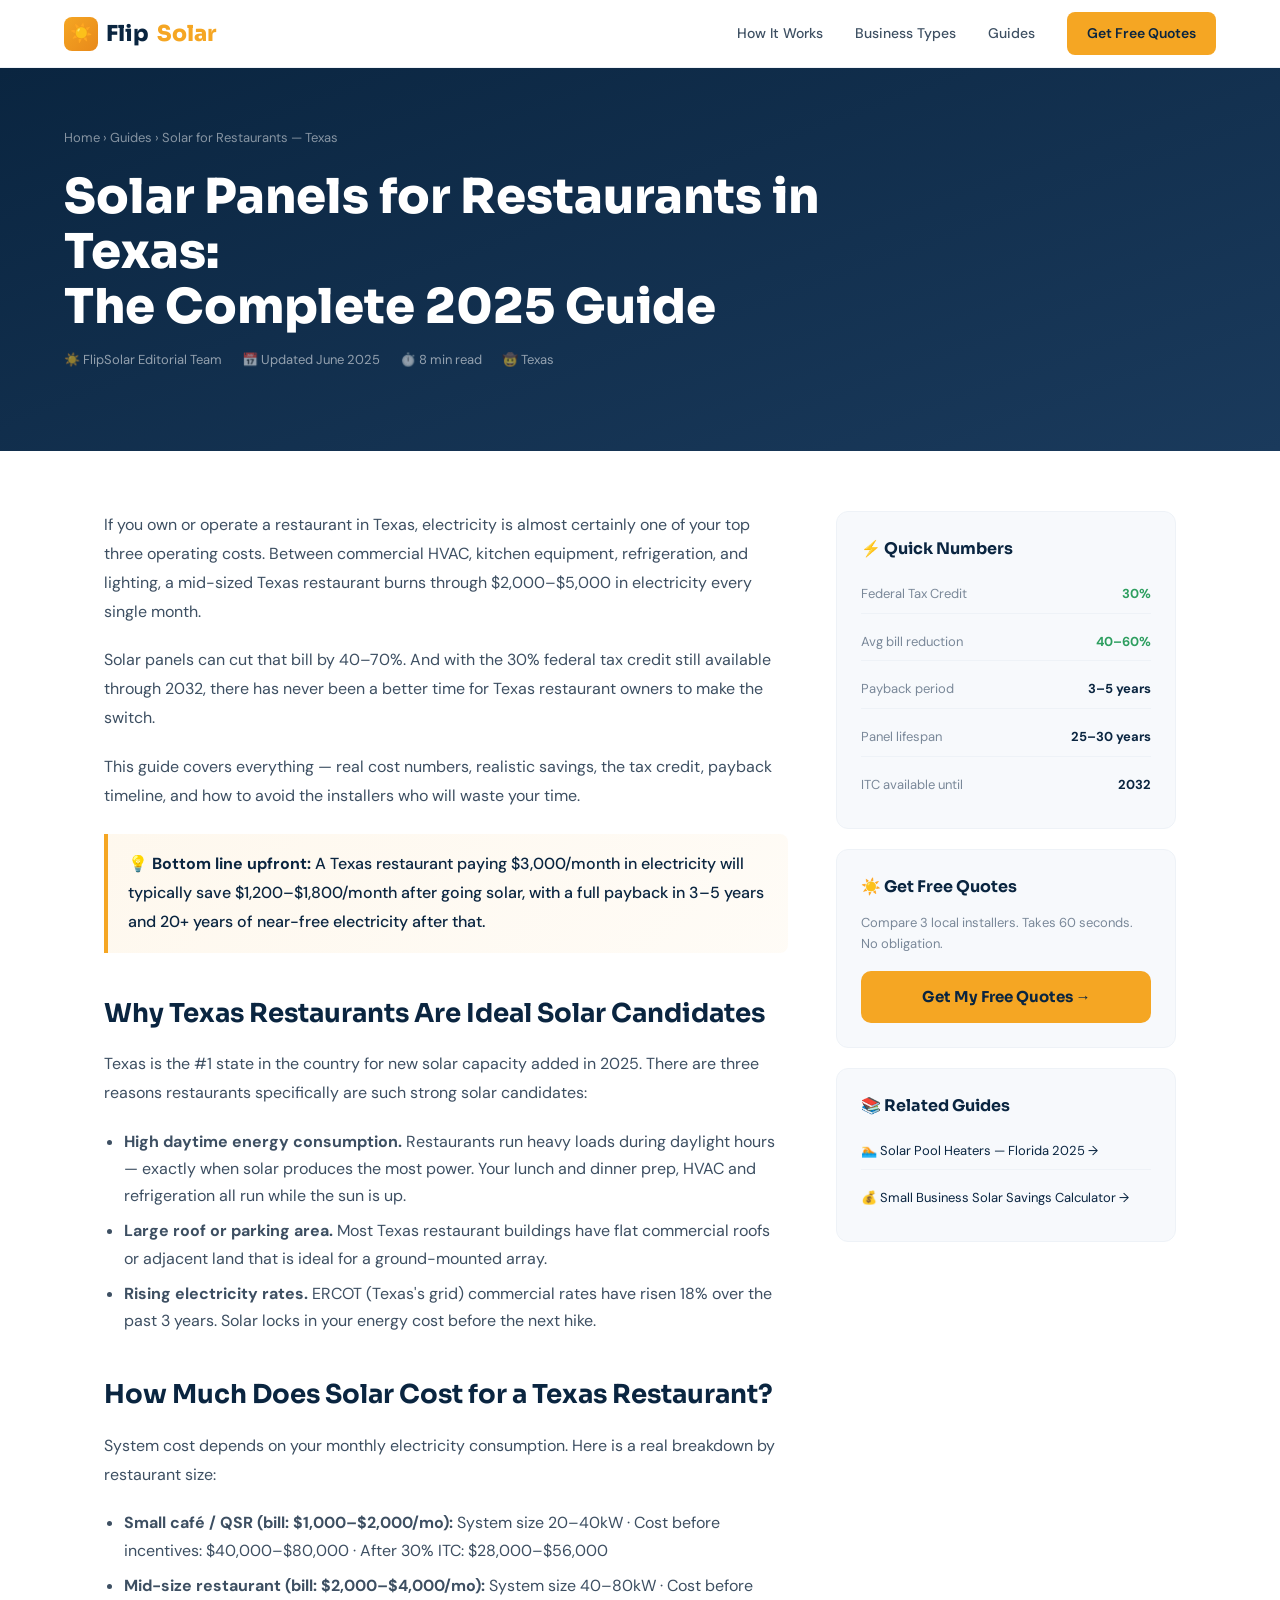
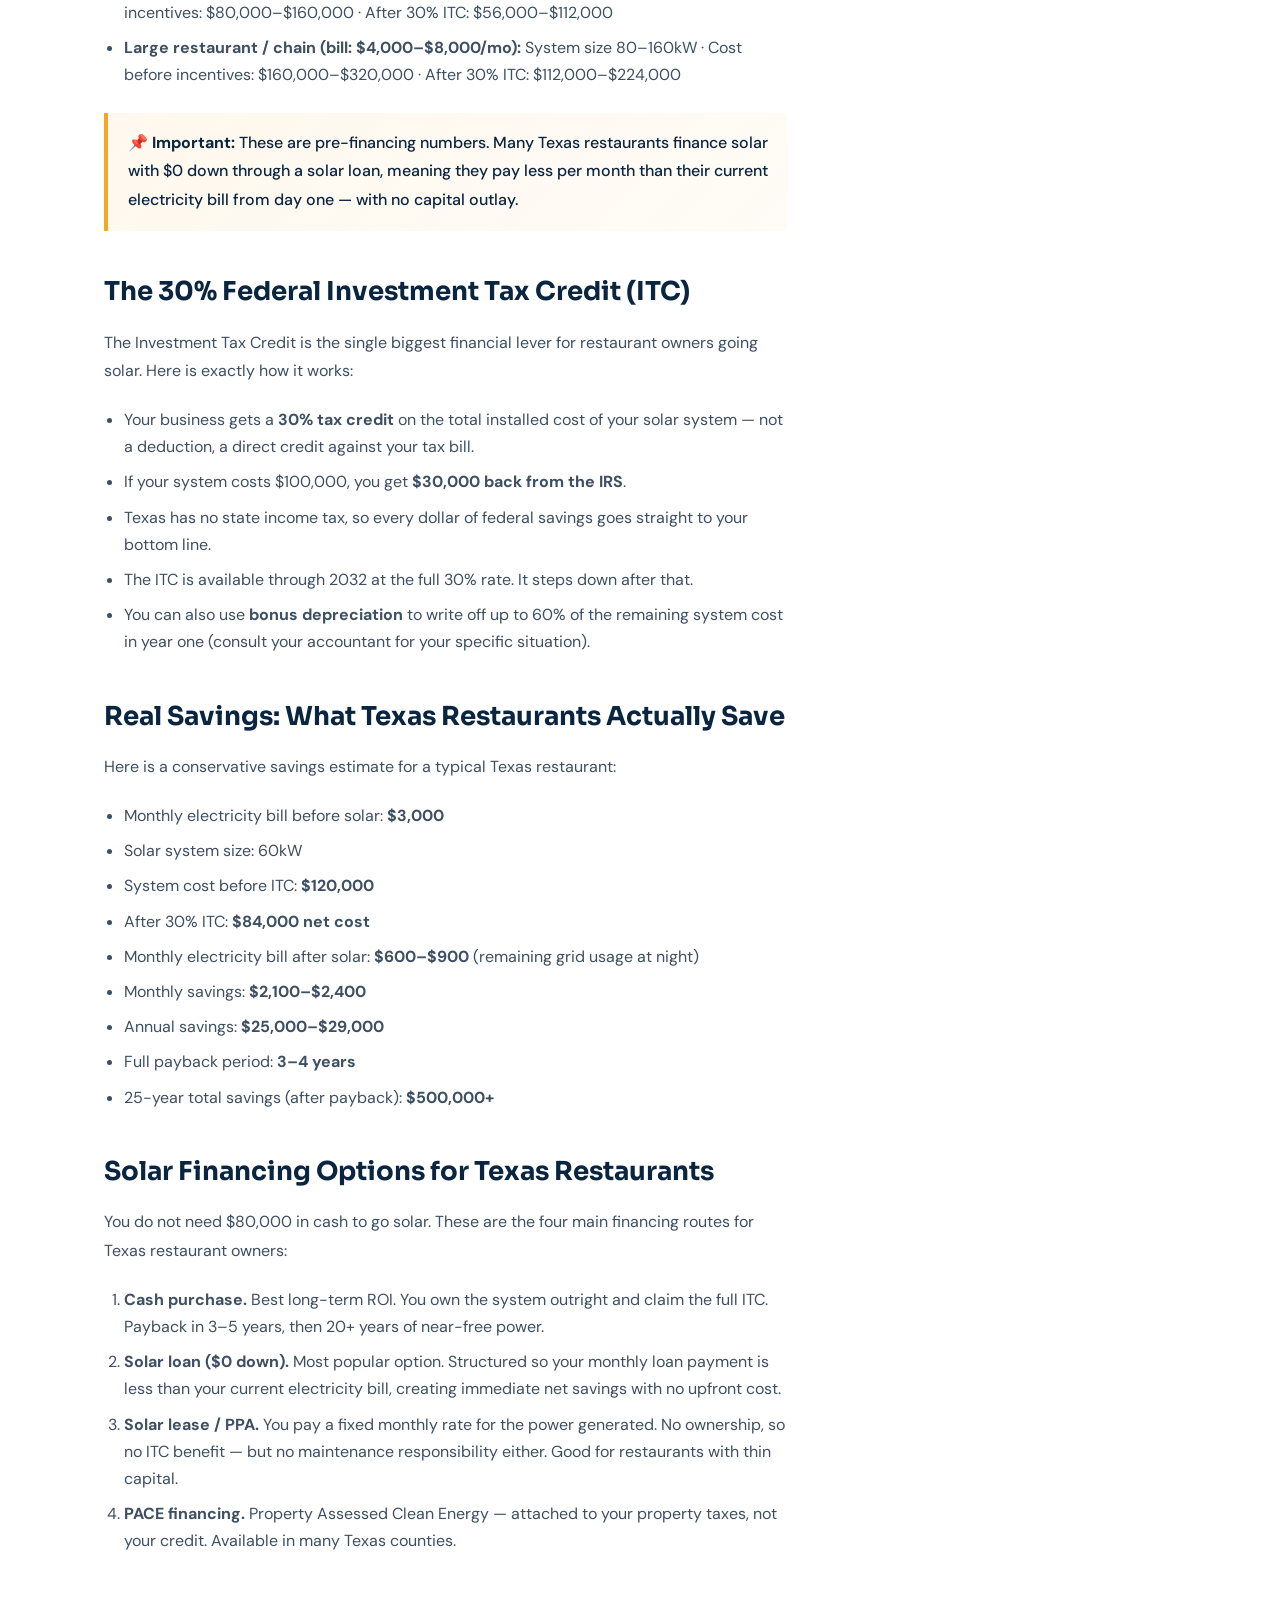
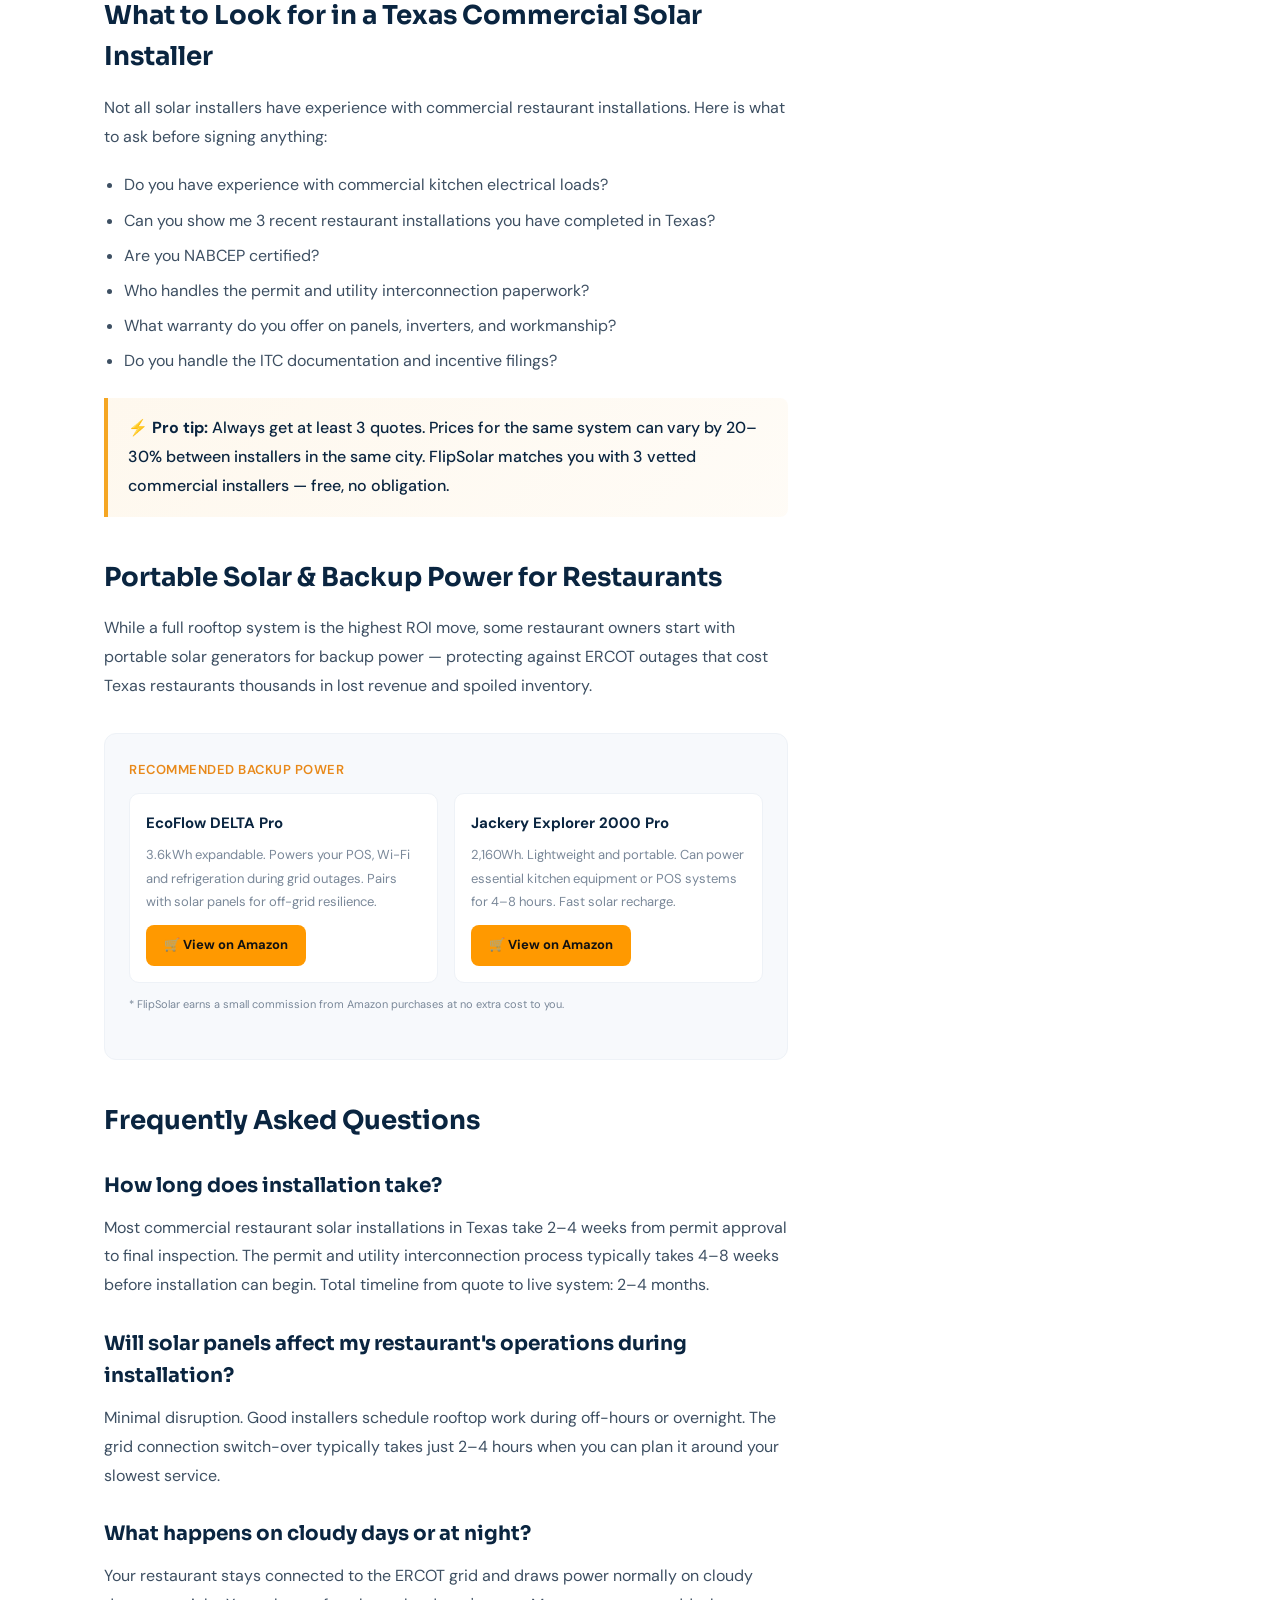
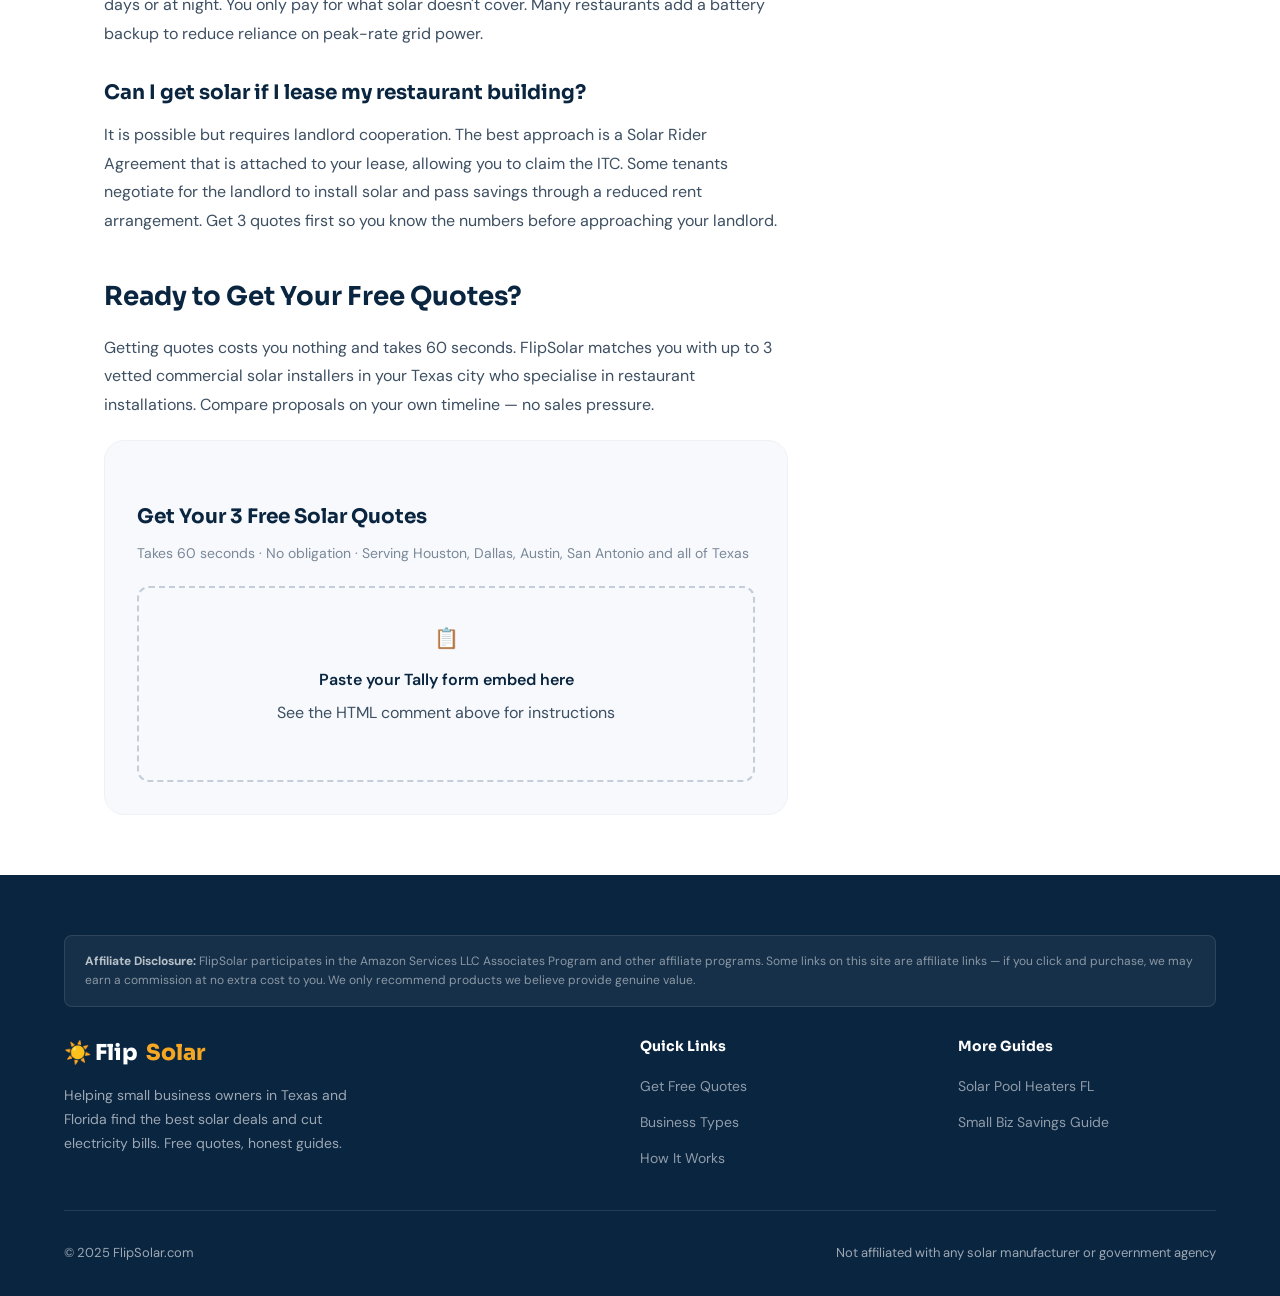
==== blog/solar-panels-restaurants-texas.html @ eba61621 "Add files via upload" ====
<!DOCTYPE html>
<html lang="en">
<head>
  <meta charset="UTF-8" />
  <meta name="viewport" content="width=device-width, initial-scale=1.0" />

  <!-- ═══ SEO META ═══ -->
  <title>Solar Panels for Restaurants in Texas: Full 2025 Guide | FlipSolar</title>
  <meta name="description" content="How much can a Texas restaurant save with solar panels? Real cost breakdowns, ROI timelines, the 30% federal tax credit, and how to get free quotes from local installers." />
  <meta name="keywords" content="solar panels for restaurants Texas, restaurant solar energy savings, commercial solar Texas, solar ROI restaurant, solar tax credit restaurant, Houston restaurant solar, Dallas solar panels business" />
  <meta name="robots" content="index, follow" />
  <link rel="canonical" href="https://flipsolar.com/blog/solar-panels-restaurants-texas.html" />

  <!-- Open Graph -->
  <meta property="og:title" content="Solar Panels for Restaurants in Texas: Full 2025 Guide" />
  <meta property="og:description" content="Real cost and savings numbers for Texas restaurant owners considering solar. 30% tax credit, payback period, and how to find the best local installer." />
  <meta property="og:url" content="https://flipsolar.com/blog/solar-panels-restaurants-texas.html" />
  <meta property="og:type" content="article" />

  <!-- Article Schema -->
  <script type="application/ld+json">
  {
    "@context": "https://schema.org",
    "@type": "Article",
    "headline": "Solar Panels for Restaurants in Texas: Full 2025 Guide",
    "description": "How much can a Texas restaurant save with solar panels? Real cost breakdowns, ROI timelines, and the 30% federal tax credit explained.",
    "author": {
      "@type": "Organization",
      "name": "FlipSolar",
      "url": "https://flipsolar.com"
    },
    "publisher": {
      "@type": "Organization",
      "name": "FlipSolar",
      "url": "https://flipsolar.com"
    },
    "datePublished": "2025-06-01",
    "dateModified": "2025-06-06",
    "mainEntityOfPage": {
      "@type": "WebPage",
      "@id": "https://flipsolar.com/blog/solar-panels-restaurants-texas.html"
    }
  }
  </script>

  <!-- FAQ Schema -->
  <script type="application/ld+json">
  {
    "@context": "https://schema.org",
    "@type": "FAQPage",
    "mainEntity": [
      {
        "@type": "Question",
        "name": "How much do solar panels cost for a restaurant in Texas?",
        "acceptedAnswer": {
          "@type": "Answer",
          "text": "A typical restaurant solar system in Texas costs $40,000–$120,000 before incentives. After the 30% federal ITC, the net cost is $28,000–$84,000. Most restaurants see full payback in 3–5 years."
        }
      },
      {
        "@type": "Question",
        "name": "How much can a Texas restaurant save with solar?",
        "acceptedAnswer": {
          "@type": "Answer",
          "text": "A restaurant paying $3,000/month in electricity can save $1,200–$1,800/month with solar, depending on system size and sun exposure. Annual savings of $14,000–$22,000 are common for mid-sized restaurants in Texas."
        }
      },
      {
        "@type": "Question",
        "name": "Is there a tax credit for restaurant solar panels in Texas?",
        "acceptedAnswer": {
          "@type": "Answer",
          "text": "Yes. The federal Investment Tax Credit (ITC) gives your business a 30% tax credit on the total installed cost of your solar system. Texas also has no state income tax, which means you keep more of your savings."
        }
      }
    ]
  }
  </script>

  <link rel="stylesheet" href="../css/style.css" />
  <link rel="icon" href="data:image/svg+xml,<svg xmlns='http://www.w3.org/2000/svg' viewBox='0 0 100 100'><text y='.9em' font-size='90'>☀️</text></svg>" />
</head>
<body>

<!-- ═══ NAV ═══ -->
<nav aria-label="Main navigation">
  <a href="/" class="nav-logo">
    <div class="logo-icon">☀️</div>
    Flip<span>Solar</span>
  </a>
  <div class="nav-links">
    <a href="/#how-it-works">How It Works</a>
    <a href="/#businesses">Business Types</a>
    <a href="/blog/solar-panels-restaurants-texas.html">Guides</a>
    <a href="/#get-quotes" class="nav-cta">Get Free Quotes</a>
  </div>
</nav>

<!-- ═══ ARTICLE HERO ═══ -->
<div class="article-hero">
  <div class="breadcrumb" aria-label="Breadcrumb">
    <a href="/">Home</a> &rsaquo; <a href="/#blog">Guides</a> &rsaquo; Solar for Restaurants — Texas
  </div>
  <h1>Solar Panels for Restaurants in Texas:<br/>The Complete 2025 Guide</h1>
  <div class="article-meta">
    <span>☀️ FlipSolar Editorial Team</span>
    <span>📅 Updated June 2025</span>
    <span>⏱️ 8 min read</span>
    <span>🤠 Texas</span>
  </div>
</div>

<!-- ═══ ARTICLE BODY ═══ -->
<div class="article-layout">
  <main class="article-body" aria-label="Article content">

    <p>If you own or operate a restaurant in Texas, electricity is almost certainly one of your top three operating costs. Between commercial HVAC, kitchen equipment, refrigeration, and lighting, a mid-sized Texas restaurant burns through $2,000–$5,000 in electricity every single month.</p>

    <p>Solar panels can cut that bill by 40–70%. And with the 30% federal tax credit still available through 2032, there has never been a better time for Texas restaurant owners to make the switch.</p>

    <p>This guide covers everything — real cost numbers, realistic savings, the tax credit, payback timeline, and how to avoid the installers who will waste your time.</p>

    <div class="callout">
      <p>💡 <strong>Bottom line upfront:</strong> A Texas restaurant paying $3,000/month in electricity will typically save $1,200–$1,800/month after going solar, with a full payback in 3–5 years and 20+ years of near-free electricity after that.</p>
    </div>

    <h2>Why Texas Restaurants Are Ideal Solar Candidates</h2>

    <p>Texas is the #1 state in the country for new solar capacity added in 2025. There are three reasons restaurants specifically are such strong solar candidates:</p>

    <ul>
      <li><strong>High daytime energy consumption.</strong> Restaurants run heavy loads during daylight hours — exactly when solar produces the most power. Your lunch and dinner prep, HVAC and refrigeration all run while the sun is up.</li>
      <li><strong>Large roof or parking area.</strong> Most Texas restaurant buildings have flat commercial roofs or adjacent land that is ideal for a ground-mounted array.</li>
      <li><strong>Rising electricity rates.</strong> ERCOT (Texas's grid) commercial rates have risen 18% over the past 3 years. Solar locks in your energy cost before the next hike.</li>
    </ul>

    <h2>How Much Does Solar Cost for a Texas Restaurant?</h2>

    <p>System cost depends on your monthly electricity consumption. Here is a real breakdown by restaurant size:</p>

    <ul>
      <li><strong>Small café / QSR (bill: $1,000–$2,000/mo):</strong> System size 20–40kW · Cost before incentives: $40,000–$80,000 · After 30% ITC: $28,000–$56,000</li>
      <li><strong>Mid-size restaurant (bill: $2,000–$4,000/mo):</strong> System size 40–80kW · Cost before incentives: $80,000–$160,000 · After 30% ITC: $56,000–$112,000</li>
      <li><strong>Large restaurant / chain (bill: $4,000–$8,000/mo):</strong> System size 80–160kW · Cost before incentives: $160,000–$320,000 · After 30% ITC: $112,000–$224,000</li>
    </ul>

    <div class="callout">
      <p>📌 <strong>Important:</strong> These are pre-financing numbers. Many Texas restaurants finance solar with $0 down through a solar loan, meaning they pay less per month than their current electricity bill from day one — with no capital outlay.</p>
    </div>

    <h2>The 30% Federal Investment Tax Credit (ITC)</h2>

    <p>The Investment Tax Credit is the single biggest financial lever for restaurant owners going solar. Here is exactly how it works:</p>

    <ul>
      <li>Your business gets a <strong>30% tax credit</strong> on the total installed cost of your solar system — not a deduction, a direct credit against your tax bill.</li>
      <li>If your system costs $100,000, you get <strong>$30,000 back from the IRS</strong>.</li>
      <li>Texas has no state income tax, so every dollar of federal savings goes straight to your bottom line.</li>
      <li>The ITC is available through 2032 at the full 30% rate. It steps down after that.</li>
      <li>You can also use <strong>bonus depreciation</strong> to write off up to 60% of the remaining system cost in year one (consult your accountant for your specific situation).</li>
    </ul>

    <h2>Real Savings: What Texas Restaurants Actually Save</h2>

    <p>Here is a conservative savings estimate for a typical Texas restaurant:</p>

    <ul>
      <li>Monthly electricity bill before solar: <strong>$3,000</strong></li>
      <li>Solar system size: 60kW</li>
      <li>System cost before ITC: <strong>$120,000</strong></li>
      <li>After 30% ITC: <strong>$84,000 net cost</strong></li>
      <li>Monthly electricity bill after solar: <strong>$600–$900</strong> (remaining grid usage at night)</li>
      <li>Monthly savings: <strong>$2,100–$2,400</strong></li>
      <li>Annual savings: <strong>$25,000–$29,000</strong></li>
      <li>Full payback period: <strong>3–4 years</strong></li>
      <li>25-year total savings (after payback): <strong>$500,000+</strong></li>
    </ul>

    <h2>Solar Financing Options for Texas Restaurants</h2>

    <p>You do not need $80,000 in cash to go solar. These are the four main financing routes for Texas restaurant owners:</p>

    <ol>
      <li><strong>Cash purchase.</strong> Best long-term ROI. You own the system outright and claim the full ITC. Payback in 3–5 years, then 20+ years of near-free power.</li>
      <li><strong>Solar loan ($0 down).</strong> Most popular option. Structured so your monthly loan payment is less than your current electricity bill, creating immediate net savings with no upfront cost.</li>
      <li><strong>Solar lease / PPA.</strong> You pay a fixed monthly rate for the power generated. No ownership, so no ITC benefit — but no maintenance responsibility either. Good for restaurants with thin capital.</li>
      <li><strong>PACE financing.</strong> Property Assessed Clean Energy — attached to your property taxes, not your credit. Available in many Texas counties.</li>
    </ol>

    <h2>What to Look for in a Texas Commercial Solar Installer</h2>

    <p>Not all solar installers have experience with commercial restaurant installations. Here is what to ask before signing anything:</p>

    <ul>
      <li>Do you have experience with commercial kitchen electrical loads?</li>
      <li>Can you show me 3 recent restaurant installations you have completed in Texas?</li>
      <li>Are you NABCEP certified?</li>
      <li>Who handles the permit and utility interconnection paperwork?</li>
      <li>What warranty do you offer on panels, inverters, and workmanship?</li>
      <li>Do you handle the ITC documentation and incentive filings?</li>
    </ul>

    <div class="callout">
      <p>⚡ <strong>Pro tip:</strong> Always get at least 3 quotes. Prices for the same system can vary by 20–30% between installers in the same city. FlipSolar matches you with 3 vetted commercial installers — free, no obligation.</p>
    </div>

    <h2>Portable Solar &amp; Backup Power for Restaurants</h2>

    <p>While a full rooftop system is the highest ROI move, some restaurant owners start with portable solar generators for backup power — protecting against ERCOT outages that cost Texas restaurants thousands in lost revenue and spoiled inventory.</p>

    <!-- AFFILIATE PRODUCT EMBED -->
    <div style="background:var(--off-white);border-radius:var(--radius);padding:24px;margin:32px 0;border:1px solid var(--grey-100);">
      <p style="font-size:13px;font-weight:600;color:var(--sun-deep);margin-bottom:12px;text-transform:uppercase;letter-spacing:0.5px;">Recommended Backup Power</p>
      <div style="display:grid;grid-template-columns:1fr 1fr;gap:16px;">
        <div style="background:white;border-radius:10px;padding:16px;border:1px solid var(--grey-100);">
          <p style="font-size:15px;font-weight:700;color:var(--sky);margin-bottom:6px;">EcoFlow DELTA Pro</p>
          <p style="font-size:13px;color:var(--grey-500);margin-bottom:12px;">3.6kWh expandable. Powers your POS, Wi-Fi and refrigeration during grid outages. Pairs with solar panels for off-grid resilience.</p>
          <!--
            Replace YOUR_AFFILIATE_TAG with your Amazon Associates tag
            Replace B09STZTLGN with the current ASIN if changed
          -->
          <a href="https://www.amazon.com/dp/B09STZTLGN?tag=YOUR_AFFILIATE_TAG"
             style="display:inline-block;background:#FF9900;color:#111;font-weight:700;font-size:13px;padding:10px 18px;border-radius:8px;text-decoration:none;"
             target="_blank" rel="noopener sponsored">
            🛒 View on Amazon
          </a>
        </div>
        <div style="background:white;border-radius:10px;padding:16px;border:1px solid var(--grey-100);">
          <p style="font-size:15px;font-weight:700;color:var(--sky);margin-bottom:6px;">Jackery Explorer 2000 Pro</p>
          <p style="font-size:13px;color:var(--grey-500);margin-bottom:12px;">2,160Wh. Lightweight and portable. Can power essential kitchen equipment or POS systems for 4–8 hours. Fast solar recharge.</p>
          <!--
            Replace YOUR_AFFILIATE_TAG with your Amazon Associates tag
            Replace B09MWZXKQS with the current ASIN if changed
          -->
          <a href="https://www.amazon.com/dp/B09MWZXKQS?tag=YOUR_AFFILIATE_TAG"
             style="display:inline-block;background:#FF9900;color:#111;font-weight:700;font-size:13px;padding:10px 18px;border-radius:8px;text-decoration:none;"
             target="_blank" rel="noopener sponsored">
            🛒 View on Amazon
          </a>
        </div>
      </div>
      <p style="font-size:11px;color:var(--grey-500);margin-top:12px;">* FlipSolar earns a small commission from Amazon purchases at no extra cost to you.</p>
    </div>

    <h2>Frequently Asked Questions</h2>

    <h3>How long does installation take?</h3>
    <p>Most commercial restaurant solar installations in Texas take 2–4 weeks from permit approval to final inspection. The permit and utility interconnection process typically takes 4–8 weeks before installation can begin. Total timeline from quote to live system: 2–4 months.</p>

    <h3>Will solar panels affect my restaurant's operations during installation?</h3>
    <p>Minimal disruption. Good installers schedule rooftop work during off-hours or overnight. The grid connection switch-over typically takes just 2–4 hours when you can plan it around your slowest service.</p>

    <h3>What happens on cloudy days or at night?</h3>
    <p>Your restaurant stays connected to the ERCOT grid and draws power normally on cloudy days or at night. You only pay for what solar doesn't cover. Many restaurants add a battery backup to reduce reliance on peak-rate grid power.</p>

    <h3>Can I get solar if I lease my restaurant building?</h3>
    <p>It is possible but requires landlord cooperation. The best approach is a Solar Rider Agreement that is attached to your lease, allowing you to claim the ITC. Some tenants negotiate for the landlord to install solar and pass savings through a reduced rent arrangement. Get 3 quotes first so you know the numbers before approaching your landlord.</p>

    <h2>Ready to Get Your Free Quotes?</h2>

    <p>Getting quotes costs you nothing and takes 60 seconds. FlipSolar matches you with up to 3 vetted commercial solar installers in your Texas city who specialise in restaurant installations. Compare proposals on your own timeline — no sales pressure.</p>

    <!-- INLINE LEAD FORM -->
    <div style="background:var(--off-white);border-radius:var(--radius-lg);padding:32px;margin-top:16px;border:1px solid var(--grey-100);">
      <h3 style="font-family:'Sora',sans-serif;font-size:20px;font-weight:700;color:var(--sky);margin-bottom:8px;">Get Your 3 Free Solar Quotes</h3>
      <p style="font-size:14px;color:var(--grey-500);margin-bottom:20px;">Takes 60 seconds · No obligation · Serving Houston, Dallas, Austin, San Antonio and all of Texas</p>
      <!--
        REPLACE WITH YOUR TALLY FORM EMBED
        1. Go to tally.so → your form → Share → Embed
        2. Copy the embed script and paste it here
      -->
      <div class="tally-embed-placeholder">
        <p style="font-size:20px;margin-bottom:10px">📋</p>
        <p style="font-weight:600;color:#0A2540;margin-bottom:4px">Paste your Tally form embed here</p>
        <p>See the HTML comment above for instructions</p>
      </div>
    </div>

  </main>

  <!-- ═══ SIDEBAR ═══ -->
  <aside class="sidebar" aria-label="Sidebar">

    <div class="sidebar-card">
      <h4>⚡ Quick Numbers</h4>
      <div style="display:flex;flex-direction:column;gap:10px;">
        <div style="display:flex;justify-content:space-between;font-size:13px;padding:8px 0;border-bottom:1px solid var(--grey-100);">
          <span style="color:var(--grey-500)">Federal Tax Credit</span>
          <strong style="color:var(--grass)">30%</strong>
        </div>
        <div style="display:flex;justify-content:space-between;font-size:13px;padding:8px 0;border-bottom:1px solid var(--grey-100);">
          <span style="color:var(--grey-500)">Avg bill reduction</span>
          <strong style="color:var(--grass)">40–60%</strong>
        </div>
        <div style="display:flex;justify-content:space-between;font-size:13px;padding:8px 0;border-bottom:1px solid var(--grey-100);">
          <span style="color:var(--grey-500)">Payback period</span>
          <strong>3–5 years</strong>
        </div>
        <div style="display:flex;justify-content:space-between;font-size:13px;padding:8px 0;border-bottom:1px solid var(--grey-100);">
          <span style="color:var(--grey-500)">Panel lifespan</span>
          <strong>25–30 years</strong>
        </div>
        <div style="display:flex;justify-content:space-between;font-size:13px;padding:8px 0;">
          <span style="color:var(--grey-500)">ITC available until</span>
          <strong>2032</strong>
        </div>
      </div>
    </div>

    <div class="sidebar-card">
      <h4>☀️ Get Free Quotes</h4>
      <p style="font-size:13px;color:var(--grey-500);margin-bottom:16px;">Compare 3 local installers. Takes 60 seconds. No obligation.</p>
      <a href="/#get-quotes"
         style="display:block;text-align:center;background:var(--sun);color:var(--sky);font-family:'Sora',sans-serif;font-weight:700;padding:14px;border-radius:10px;text-decoration:none;font-size:15px;">
        Get My Free Quotes →
      </a>
    </div>

    <div class="sidebar-card">
      <h4>📚 Related Guides</h4>
      <div style="display:flex;flex-direction:column;gap:10px;">
        <a href="/blog/solar-pool-heater-florida-2025.html"
           style="font-size:13px;color:var(--sky);text-decoration:none;padding:8px 0;border-bottom:1px solid var(--grey-100);display:block;">
          🏊 Solar Pool Heaters — Florida 2025 →
        </a>
        <a href="/blog/solar-savings-small-business.html"
           style="font-size:13px;color:var(--sky);text-decoration:none;padding:8px 0;display:block;">
          💰 Small Business Solar Savings Calculator →
        </a>
      </div>
    </div>

  </aside>
</div>

<!-- ═══ FOOTER ═══ -->
<footer>
  <div class="affiliate-disclosure">
    <strong style="color:rgba(255,255,255,0.7)">Affiliate Disclosure:</strong> FlipSolar participates in the Amazon Services LLC Associates Program and other affiliate programs. Some links on this site are affiliate links — if you click and purchase, we may earn a commission at no extra cost to you. We only recommend products we believe provide genuine value.
  </div>
  <div class="footer-top">
    <div>
      <a href="/" class="footer-logo">☀️ Flip<span>Solar</span></a>
      <p class="footer-desc">Helping small business owners in Texas and Florida find the best solar deals and cut electricity bills. Free quotes, honest guides.</p>
    </div>
    <div>
      <h4>Quick Links</h4>
      <ul>
        <li><a href="/#get-quotes">Get Free Quotes</a></li>
        <li><a href="/#businesses">Business Types</a></li>
        <li><a href="/#how-it-works">How It Works</a></li>
      </ul>
    </div>
    <div>
      <h4>More Guides</h4>
      <ul>
        <li><a href="/blog/solar-pool-heater-florida-2025.html">Solar Pool Heaters FL</a></li>
        <li><a href="/blog/solar-savings-small-business.html">Small Biz Savings Guide</a></li>
      </ul>
    </div>
  </div>
  <div class="footer-bottom">
    <span>© 2025 FlipSolar.com</span>
    <span>Not affiliated with any solar manufacturer or government agency</span>
  </div>
</footer>

</body>
</html>
---- css/style.css ----
@import url('https://fonts.googleapis.com/css2?family=Sora:wght@300;400;500;600;700;800&family=DM+Sans:ital,opsz,wght@0,9..40,300;0,9..40,400;0,9..40,500;1,9..40,300&display=swap');

:root {
  --sun: #F5A623;
  --sun-deep: #E8891A;
  --sky: #0A2540;
  --sky-mid: #1a3a5c;
  --grass: #2D9E5F;
  --grass-light: #3dbf74;
  --white: #FFFFFF;
  --off-white: #F7F9FC;
  --grey-100: #EEF2F7;
  --grey-300: #C4CDD8;
  --grey-500: #7A8899;
  --grey-700: #3D4F62;
  --text: #0A2540;
  --radius: 12px;
  --radius-lg: 20px;
  --shadow: 0 4px 24px rgba(10,37,64,0.08);
  --shadow-lg: 0 12px 48px rgba(10,37,64,0.14);
}

*, *::before, *::after { box-sizing: border-box; margin: 0; padding: 0; }

html { scroll-behavior: smooth; }

body {
  font-family: 'DM Sans', sans-serif;
  color: var(--text);
  background: var(--white);
  line-height: 1.6;
  -webkit-font-smoothing: antialiased;
}

/* ── NAV ── */
nav {
  position: sticky;
  top: 0;
  z-index: 100;
  background: rgba(255,255,255,0.95);
  backdrop-filter: blur(12px);
  border-bottom: 1px solid var(--grey-100);
  padding: 0 5%;
  display: flex;
  align-items: center;
  justify-content: space-between;
  height: 68px;
}

.nav-logo {
  font-family: 'Sora', sans-serif;
  font-weight: 800;
  font-size: 22px;
  color: var(--sky);
  text-decoration: none;
  display: flex;
  align-items: center;
  gap: 8px;
}

.nav-logo span { color: var(--sun); }

.nav-logo .logo-icon {
  width: 34px;
  height: 34px;
  background: linear-gradient(135deg, var(--sun), var(--sun-deep));
  border-radius: 8px;
  display: flex;
  align-items: center;
  justify-content: center;
  font-size: 18px;
}

.nav-links { display: flex; align-items: center; gap: 32px; }

.nav-links a {
  font-size: 14px;
  font-weight: 500;
  color: var(--grey-700);
  text-decoration: none;
  transition: color 0.2s;
}

.nav-links a:hover { color: var(--sky); }

.nav-cta {
  background: var(--sun) !important;
  color: var(--sky) !important;
  padding: 10px 20px;
  border-radius: 8px;
  font-weight: 600 !important;
  font-size: 14px !important;
  transition: background 0.2s !important;
}

.nav-cta:hover { background: var(--sun-deep) !important; }

/* ── HERO ── */
.hero {
  background: linear-gradient(160deg, var(--sky) 0%, var(--sky-mid) 60%, #1e4a73 100%);
  min-height: 88vh;
  display: grid;
  grid-template-columns: 1fr 1fr;
  align-items: center;
  gap: 60px;
  padding: 80px 5% 80px;
  position: relative;
  overflow: hidden;
}

.hero::before {
  content: '';
  position: absolute;
  top: -120px;
  right: -120px;
  width: 500px;
  height: 500px;
  background: radial-gradient(circle, rgba(245,166,35,0.15) 0%, transparent 70%);
  pointer-events: none;
}

.hero::after {
  content: '';
  position: absolute;
  bottom: -80px;
  left: 20%;
  width: 300px;
  height: 300px;
  background: radial-gradient(circle, rgba(45,158,95,0.12) 0%, transparent 70%);
  pointer-events: none;
}

.hero-badge {
  display: inline-flex;
  align-items: center;
  gap: 8px;
  background: rgba(245,166,35,0.15);
  border: 1px solid rgba(245,166,35,0.3);
  color: var(--sun);
  font-size: 13px;
  font-weight: 600;
  padding: 7px 14px;
  border-radius: 50px;
  margin-bottom: 24px;
  letter-spacing: 0.3px;
}

.hero-badge .dot {
  width: 7px;
  height: 7px;
  background: var(--sun);
  border-radius: 50%;
  animation: pulse 2s infinite;
}

@keyframes pulse {
  0%, 100% { opacity: 1; transform: scale(1); }
  50% { opacity: 0.5; transform: scale(0.8); }
}

.hero h1 {
  font-family: 'Sora', sans-serif;
  font-size: clamp(32px, 4vw, 52px);
  font-weight: 800;
  color: var(--white);
  line-height: 1.12;
  margin-bottom: 20px;
}

.hero h1 em {
  font-style: normal;
  color: var(--sun);
}

.hero-sub {
  font-size: 18px;
  color: rgba(255,255,255,0.75);
  max-width: 480px;
  margin-bottom: 36px;
  line-height: 1.6;
}

.hero-stats {
  display: flex;
  gap: 32px;
  margin-bottom: 40px;
}

.hero-stat { }

.hero-stat .val {
  font-family: 'Sora', sans-serif;
  font-size: 28px;
  font-weight: 800;
  color: var(--sun);
  display: block;
}

.hero-stat .label {
  font-size: 13px;
  color: rgba(255,255,255,0.6);
}

/* ── FORM CARD ── */
.form-card {
  background: var(--white);
  border-radius: var(--radius-lg);
  padding: 36px;
  box-shadow: var(--shadow-lg);
  position: relative;
  z-index: 2;
}

.form-card-head {
  margin-bottom: 24px;
}

.form-card-head h2 {
  font-family: 'Sora', sans-serif;
  font-size: 22px;
  font-weight: 700;
  color: var(--sky);
  margin-bottom: 6px;
}

.form-card-head p {
  font-size: 14px;
  color: var(--grey-500);
}

.form-trust {
  display: flex;
  align-items: center;
  gap: 6px;
  font-size: 12px;
  color: var(--grey-500);
  margin-top: 16px;
}

.form-trust svg { color: var(--grass); }

/* ── TALLY EMBED ── */
.tally-embed-placeholder {
  background: var(--off-white);
  border: 2px dashed var(--grey-300);
  border-radius: var(--radius);
  padding: 32px 20px;
  text-align: center;
  color: var(--grey-500);
  font-size: 14px;
}

/* ── SECTION SHARED ── */
section { padding: 80px 5%; }

.section-label {
  font-size: 13px;
  font-weight: 600;
  letter-spacing: 1px;
  text-transform: uppercase;
  color: var(--sun-deep);
  margin-bottom: 12px;
}

.section-title {
  font-family: 'Sora', sans-serif;
  font-size: clamp(26px, 3vw, 40px);
  font-weight: 800;
  color: var(--sky);
  line-height: 1.2;
  margin-bottom: 16px;
}

.section-sub {
  font-size: 17px;
  color: var(--grey-500);
  max-width: 580px;
  line-height: 1.6;
}

/* ── WHY SOLAR ── */
.why-solar { background: var(--off-white); }

.why-grid {
  display: grid;
  grid-template-columns: repeat(3, 1fr);
  gap: 24px;
  margin-top: 48px;
}

.why-card {
  background: var(--white);
  border-radius: var(--radius);
  padding: 28px;
  border: 1px solid var(--grey-100);
  transition: box-shadow 0.3s, transform 0.3s;
}

.why-card:hover {
  box-shadow: var(--shadow);
  transform: translateY(-4px);
}

.why-icon {
  width: 52px;
  height: 52px;
  background: linear-gradient(135deg, rgba(245,166,35,0.15), rgba(245,166,35,0.05));
  border-radius: 12px;
  display: flex;
  align-items: center;
  justify-content: center;
  font-size: 24px;
  margin-bottom: 16px;
}

.why-card h3 {
  font-family: 'Sora', sans-serif;
  font-size: 18px;
  font-weight: 700;
  color: var(--sky);
  margin-bottom: 10px;
}

.why-card p {
  font-size: 14px;
  color: var(--grey-500);
  line-height: 1.6;
}

/* ── BUSINESS TYPES ── */
.biz-grid {
  display: grid;
  grid-template-columns: repeat(4, 1fr);
  gap: 16px;
  margin-top: 48px;
}

.biz-card {
  background: var(--white);
  border: 1px solid var(--grey-100);
  border-radius: var(--radius);
  padding: 24px 20px;
  text-align: center;
  transition: all 0.3s;
  cursor: default;
}

.biz-card:hover {
  border-color: var(--sun);
  box-shadow: 0 0 0 3px rgba(245,166,35,0.1);
  transform: translateY(-3px);
}

.biz-card .icon { font-size: 36px; margin-bottom: 12px; }

.biz-card h3 {
  font-family: 'Sora', sans-serif;
  font-size: 15px;
  font-weight: 700;
  color: var(--sky);
  margin-bottom: 6px;
}

.biz-card p {
  font-size: 13px;
  color: var(--grey-500);
}

.biz-card .saving {
  display: inline-block;
  margin-top: 10px;
  font-size: 12px;
  font-weight: 600;
  color: var(--grass);
  background: rgba(45,158,95,0.08);
  padding: 3px 10px;
  border-radius: 20px;
}

/* ── HOW IT WORKS ── */
.how { background: var(--sky); }

.how .section-title { color: var(--white); }
.how .section-label { color: var(--sun); }
.how .section-sub { color: rgba(255,255,255,0.65); }

.steps {
  display: grid;
  grid-template-columns: repeat(3, 1fr);
  gap: 32px;
  margin-top: 56px;
  position: relative;
}

.steps::before {
  content: '';
  position: absolute;
  top: 28px;
  left: 15%;
  right: 15%;
  height: 2px;
  background: rgba(245,166,35,0.25);
}

.step { position: relative; }

.step-num {
  width: 56px;
  height: 56px;
  background: var(--sun);
  border-radius: 50%;
  display: flex;
  align-items: center;
  justify-content: center;
  font-family: 'Sora', sans-serif;
  font-size: 20px;
  font-weight: 800;
  color: var(--sky);
  margin-bottom: 20px;
}

.step h3 {
  font-family: 'Sora', sans-serif;
  font-size: 18px;
  font-weight: 700;
  color: var(--white);
  margin-bottom: 10px;
}

.step p {
  font-size: 14px;
  color: rgba(255,255,255,0.6);
  line-height: 1.6;
}

/* ── STATES ── */
.states { background: var(--off-white); }

.states-grid {
  display: grid;
  grid-template-columns: 1fr 1fr;
  gap: 28px;
  margin-top: 48px;
}

.state-card {
  background: var(--white);
  border-radius: var(--radius-lg);
  padding: 32px;
  border: 1px solid var(--grey-100);
  display: flex;
  gap: 20px;
  align-items: flex-start;
}

.state-flag {
  font-size: 48px;
  line-height: 1;
}

.state-card h3 {
  font-family: 'Sora', sans-serif;
  font-size: 20px;
  font-weight: 700;
  color: var(--sky);
  margin-bottom: 8px;
}

.state-card p {
  font-size: 14px;
  color: var(--grey-500);
  margin-bottom: 16px;
  line-height: 1.6;
}

.state-facts { display: flex; flex-direction: column; gap: 6px; }

.state-fact {
  display: flex;
  align-items: center;
  gap: 8px;
  font-size: 13px;
  color: var(--grey-700);
}

.state-fact::before {
  content: '✓';
  color: var(--grass);
  font-weight: 700;
}

/* ── PRODUCTS / AFFILIATE ── */
.products { }

.products-grid {
  display: grid;
  grid-template-columns: repeat(3, 1fr);
  gap: 24px;
  margin-top: 48px;
}

.product-card {
  border: 1px solid var(--grey-100);
  border-radius: var(--radius);
  padding: 24px;
  transition: box-shadow 0.3s;
}

.product-card:hover { box-shadow: var(--shadow); }

.product-img {
  background: var(--off-white);
  border-radius: 10px;
  height: 160px;
  display: flex;
  align-items: center;
  justify-content: center;
  font-size: 64px;
  margin-bottom: 16px;
}

.product-card h3 {
  font-family: 'Sora', sans-serif;
  font-size: 16px;
  font-weight: 700;
  color: var(--sky);
  margin-bottom: 6px;
}

.product-card .desc {
  font-size: 13px;
  color: var(--grey-500);
  margin-bottom: 16px;
  line-height: 1.5;
}

.product-card .price {
  font-size: 20px;
  font-weight: 700;
  color: var(--sky);
  margin-bottom: 14px;
}

.product-card .price span {
  font-size: 13px;
  font-weight: 400;
  color: var(--grey-500);
}

.btn-amazon {
  display: flex;
  align-items: center;
  justify-content: center;
  gap: 8px;
  width: 100%;
  background: #FF9900;
  color: #111;
  font-weight: 700;
  font-size: 14px;
  padding: 12px;
  border-radius: 8px;
  text-decoration: none;
  transition: background 0.2s;
}

.btn-amazon:hover { background: #e68900; }

/* ── CTA SECTION ── */
.cta-section {
  background: linear-gradient(135deg, var(--sun) 0%, var(--sun-deep) 100%);
  text-align: center;
  padding: 100px 5%;
}

.cta-section h2 {
  font-family: 'Sora', sans-serif;
  font-size: clamp(28px, 3.5vw, 44px);
  font-weight: 800;
  color: var(--sky);
  margin-bottom: 16px;
}

.cta-section p {
  font-size: 18px;
  color: rgba(10,37,64,0.7);
  max-width: 500px;
  margin: 0 auto 36px;
}

.btn-primary {
  display: inline-flex;
  align-items: center;
  gap: 10px;
  background: var(--sky);
  color: var(--white);
  font-family: 'Sora', sans-serif;
  font-weight: 700;
  font-size: 16px;
  padding: 16px 36px;
  border-radius: 10px;
  text-decoration: none;
  transition: background 0.2s, transform 0.2s;
}

.btn-primary:hover {
  background: var(--sky-mid);
  transform: translateY(-2px);
}

/* ── BLOG SECTION ── */
.blog { background: var(--off-white); }

.blog-grid {
  display: grid;
  grid-template-columns: repeat(3, 1fr);
  gap: 24px;
  margin-top: 48px;
}

.blog-card {
  background: var(--white);
  border-radius: var(--radius);
  overflow: hidden;
  border: 1px solid var(--grey-100);
  transition: box-shadow 0.3s, transform 0.3s;
  text-decoration: none;
  display: block;
}

.blog-card:hover {
  box-shadow: var(--shadow);
  transform: translateY(-4px);
}

.blog-thumb {
  height: 160px;
  display: flex;
  align-items: center;
  justify-content: center;
  font-size: 56px;
}

.blog-thumb.t1 { background: linear-gradient(135deg, #fff3d4, #ffe0a0); }
.blog-thumb.t2 { background: linear-gradient(135deg, #d4edff, #a8d8ff); }
.blog-thumb.t3 { background: linear-gradient(135deg, #d4f5e2, #a0e8c0); }

.blog-body { padding: 20px; }

.blog-tag {
  font-size: 11px;
  font-weight: 600;
  text-transform: uppercase;
  letter-spacing: 0.5px;
  color: var(--sun-deep);
  margin-bottom: 8px;
}

.blog-card h3 {
  font-family: 'Sora', sans-serif;
  font-size: 16px;
  font-weight: 700;
  color: var(--sky);
  margin-bottom: 8px;
  line-height: 1.3;
}

.blog-card p {
  font-size: 13px;
  color: var(--grey-500);
  line-height: 1.5;
}

.blog-read {
  display: inline-flex;
  align-items: center;
  gap: 6px;
  margin-top: 14px;
  font-size: 13px;
  font-weight: 600;
  color: var(--sky);
}

/* ── FOOTER ── */
footer {
  background: var(--sky);
  color: rgba(255,255,255,0.6);
  padding: 60px 5% 32px;
}

.footer-top {
  display: grid;
  grid-template-columns: 2fr 1fr 1fr;
  gap: 60px;
  padding-bottom: 40px;
  border-bottom: 1px solid rgba(255,255,255,0.1);
  margin-bottom: 32px;
}

.footer-logo {
  font-family: 'Sora', sans-serif;
  font-size: 22px;
  font-weight: 800;
  color: var(--white);
  display: flex;
  align-items: center;
  gap: 8px;
  margin-bottom: 14px;
  text-decoration: none;
}

.footer-logo span { color: var(--sun); }

.footer-desc { font-size: 14px; line-height: 1.7; max-width: 300px; }

footer h4 {
  font-family: 'Sora', sans-serif;
  font-size: 14px;
  font-weight: 700;
  color: var(--white);
  margin-bottom: 16px;
}

footer ul { list-style: none; display: flex; flex-direction: column; gap: 10px; }

footer ul li a {
  font-size: 14px;
  color: rgba(255,255,255,0.55);
  text-decoration: none;
  transition: color 0.2s;
}

footer ul li a:hover { color: var(--sun); }

.footer-bottom {
  display: flex;
  justify-content: space-between;
  align-items: center;
  font-size: 13px;
}

.affiliate-disclosure {
  background: rgba(255,255,255,0.05);
  border: 1px solid rgba(255,255,255,0.1);
  border-radius: 8px;
  padding: 16px 20px;
  font-size: 12px;
  line-height: 1.6;
  margin-bottom: 28px;
  color: rgba(255,255,255,0.5);
}

/* ── ARTICLE PAGE ── */
.article-hero {
  background: linear-gradient(160deg, var(--sky) 0%, var(--sky-mid) 100%);
  padding: 60px 5% 80px;
}

.article-hero .breadcrumb {
  font-size: 13px;
  color: rgba(255,255,255,0.5);
  margin-bottom: 20px;
}

.article-hero .breadcrumb a {
  color: rgba(255,255,255,0.5);
  text-decoration: none;
}

.article-hero .breadcrumb a:hover { color: var(--sun); }

.article-hero h1 {
  font-family: 'Sora', sans-serif;
  font-size: clamp(28px, 4vw, 48px);
  font-weight: 800;
  color: var(--white);
  line-height: 1.15;
  max-width: 800px;
  margin-bottom: 16px;
}

.article-meta {
  display: flex;
  gap: 20px;
  font-size: 13px;
  color: rgba(255,255,255,0.55);
  flex-wrap: wrap;
}

.article-layout {
  display: grid;
  grid-template-columns: minmax(0, 1fr) 340px;
  gap: 48px;
  padding: 60px 5%;
  max-width: 1200px;
  margin: 0 auto;
}

.article-body h2 {
  font-family: 'Sora', sans-serif;
  font-size: 26px;
  font-weight: 700;
  color: var(--sky);
  margin: 40px 0 16px;
}

.article-body h3 {
  font-family: 'Sora', sans-serif;
  font-size: 20px;
  font-weight: 700;
  color: var(--sky);
  margin: 28px 0 12px;
}

.article-body p {
  font-size: 16px;
  line-height: 1.8;
  color: var(--grey-700);
  margin-bottom: 20px;
}

.article-body ul, .article-body ol {
  padding-left: 20px;
  margin-bottom: 20px;
}

.article-body li {
  font-size: 16px;
  line-height: 1.7;
  color: var(--grey-700);
  margin-bottom: 8px;
}

.article-body .callout {
  background: linear-gradient(135deg, rgba(245,166,35,0.08), rgba(245,166,35,0.04));
  border-left: 4px solid var(--sun);
  border-radius: 0 8px 8px 0;
  padding: 16px 20px;
  margin: 24px 0;
}

.article-body .callout p { margin: 0; font-weight: 500; color: var(--sky); }

.sidebar { position: sticky; top: 80px; height: fit-content; }

.sidebar-card {
  background: var(--off-white);
  border-radius: var(--radius);
  padding: 24px;
  margin-bottom: 20px;
  border: 1px solid var(--grey-100);
}

.sidebar-card h4 {
  font-family: 'Sora', sans-serif;
  font-size: 16px;
  font-weight: 700;
  color: var(--sky);
  margin-bottom: 14px;
}

/* ── RESPONSIVE ── */
@media (max-width: 900px) {
  .hero { grid-template-columns: 1fr; gap: 40px; min-height: auto; padding: 60px 5%; }
  .why-grid { grid-template-columns: 1fr; }
  .biz-grid { grid-template-columns: 1fr 1fr; }
  .steps { grid-template-columns: 1fr; }
  .steps::before { display: none; }
  .states-grid { grid-template-columns: 1fr; }
  .products-grid { grid-template-columns: 1fr; }
  .blog-grid { grid-template-columns: 1fr; }
  .footer-top { grid-template-columns: 1fr; gap: 32px; }
  .article-layout { grid-template-columns: 1fr; }
  .nav-links { display: none; }
}

@media (max-width: 600px) {
  .biz-grid { grid-template-columns: 1fr; }
  .hero-stats { flex-wrap: wrap; gap: 20px; }
}
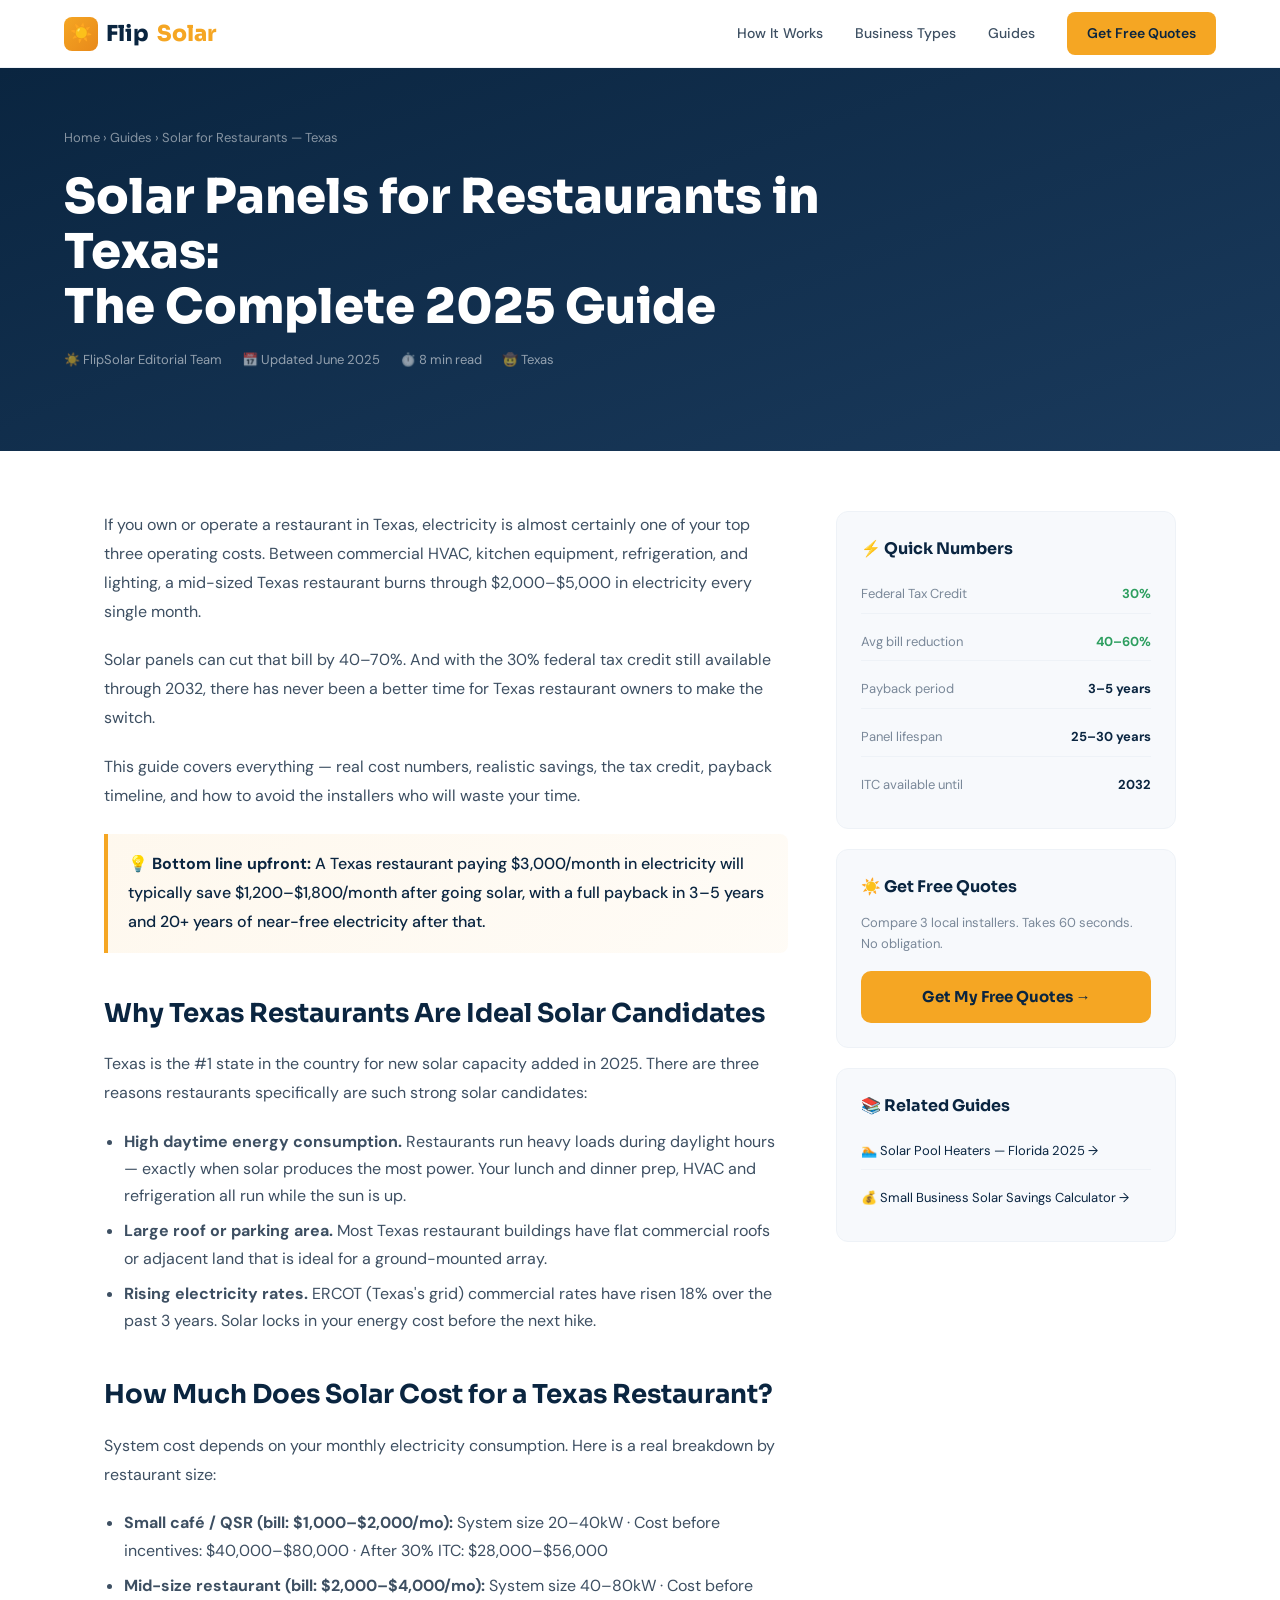
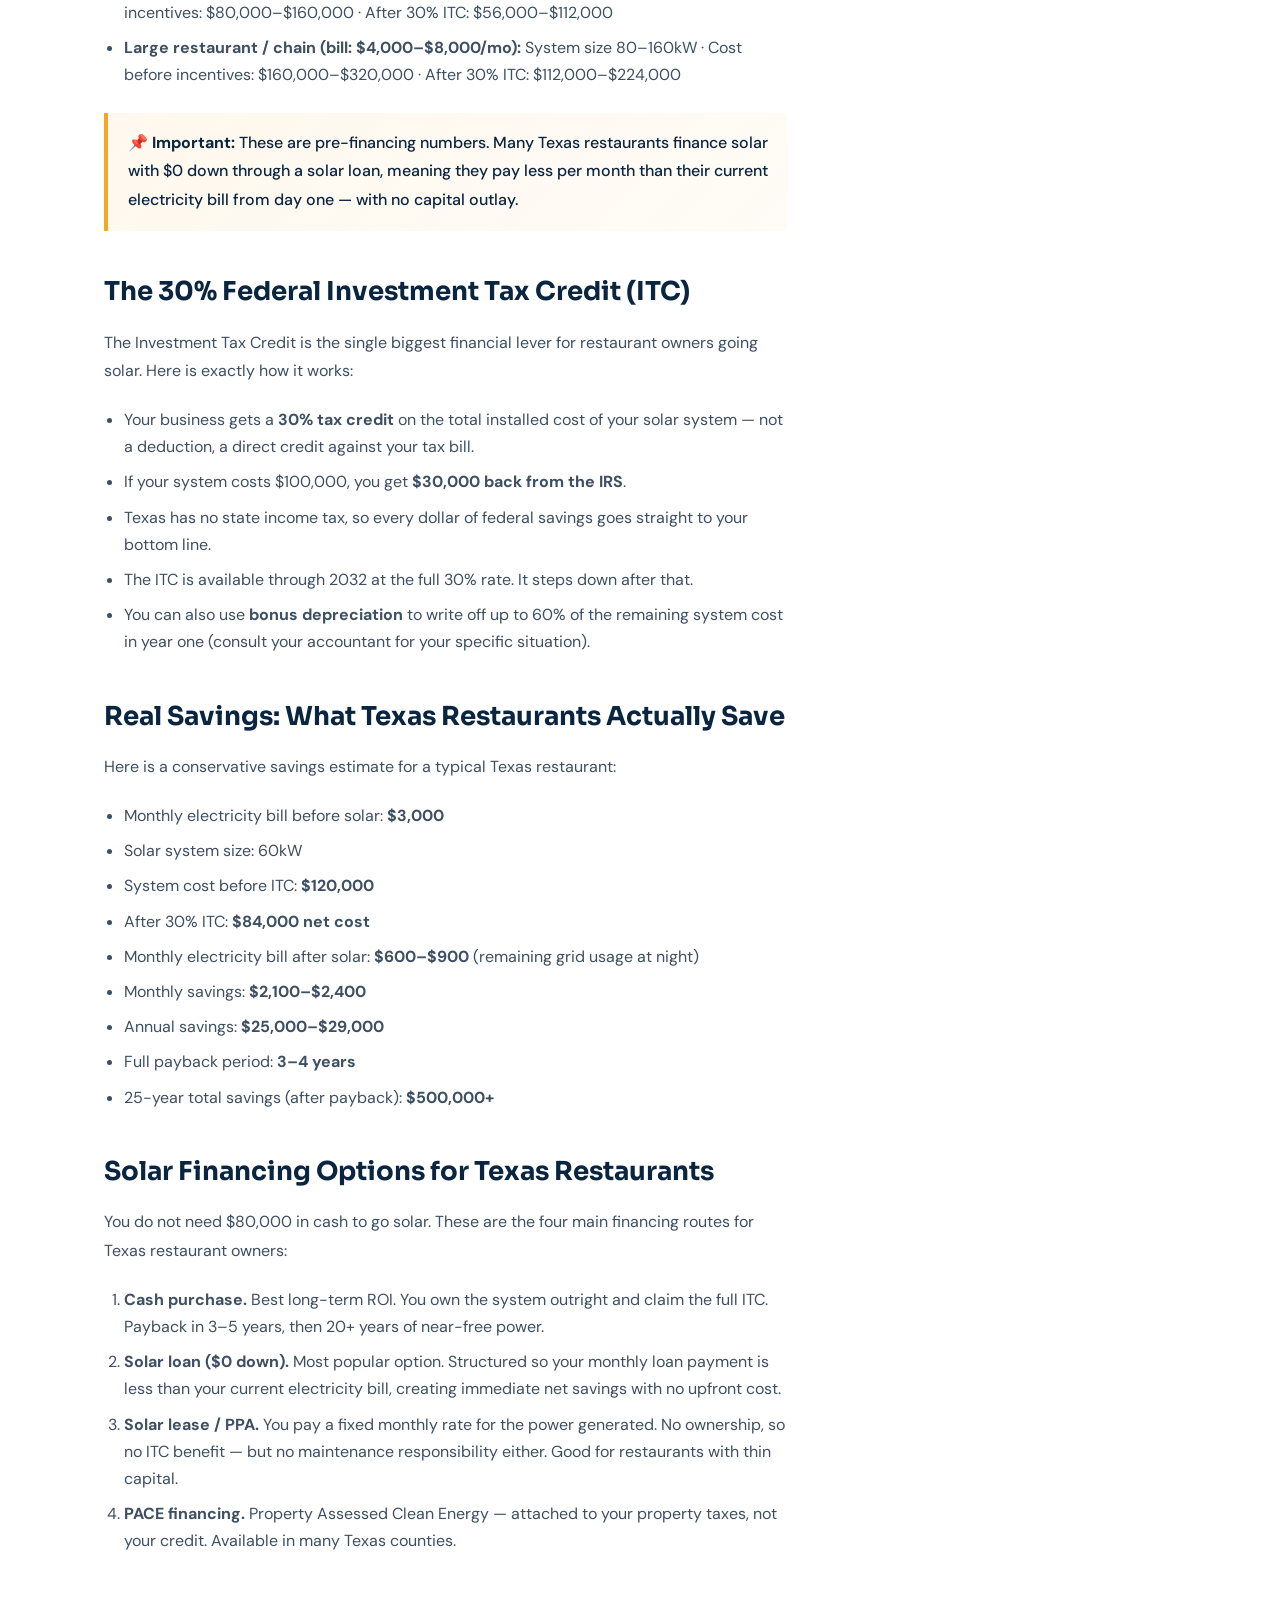
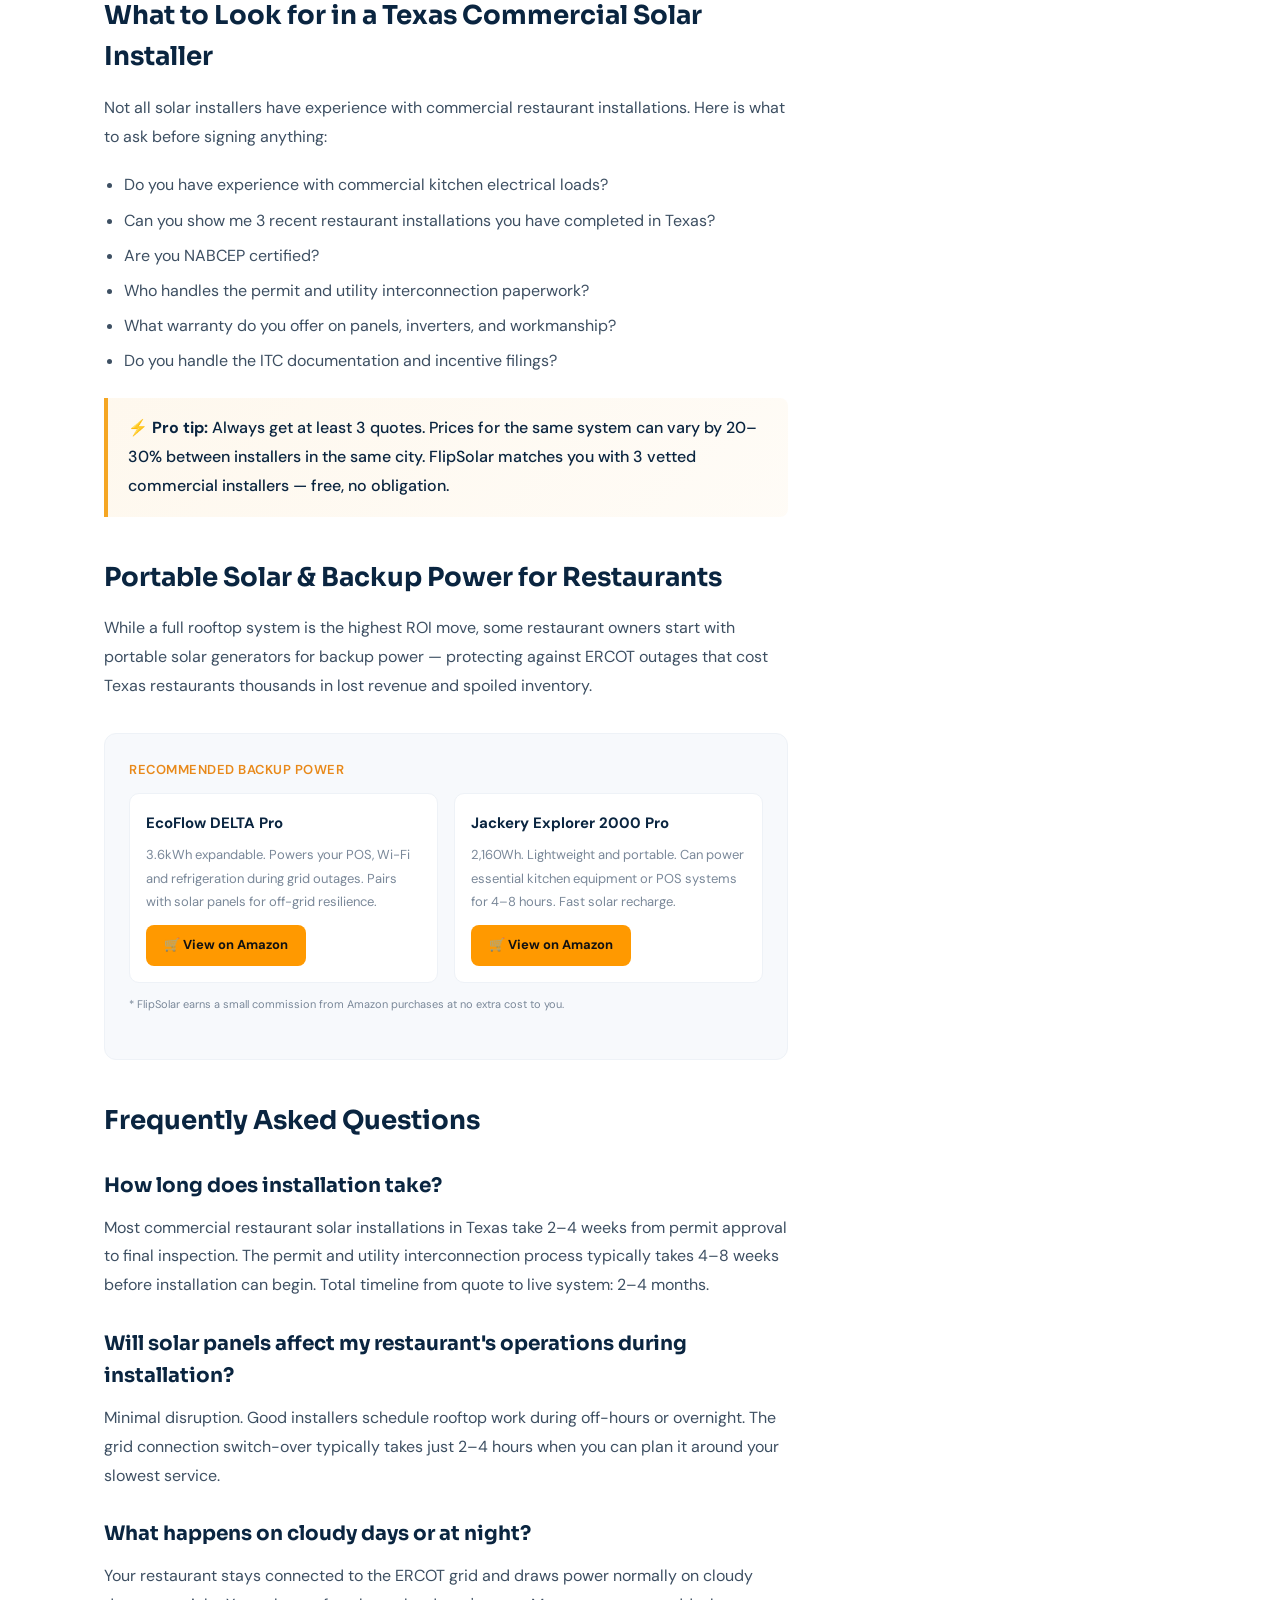
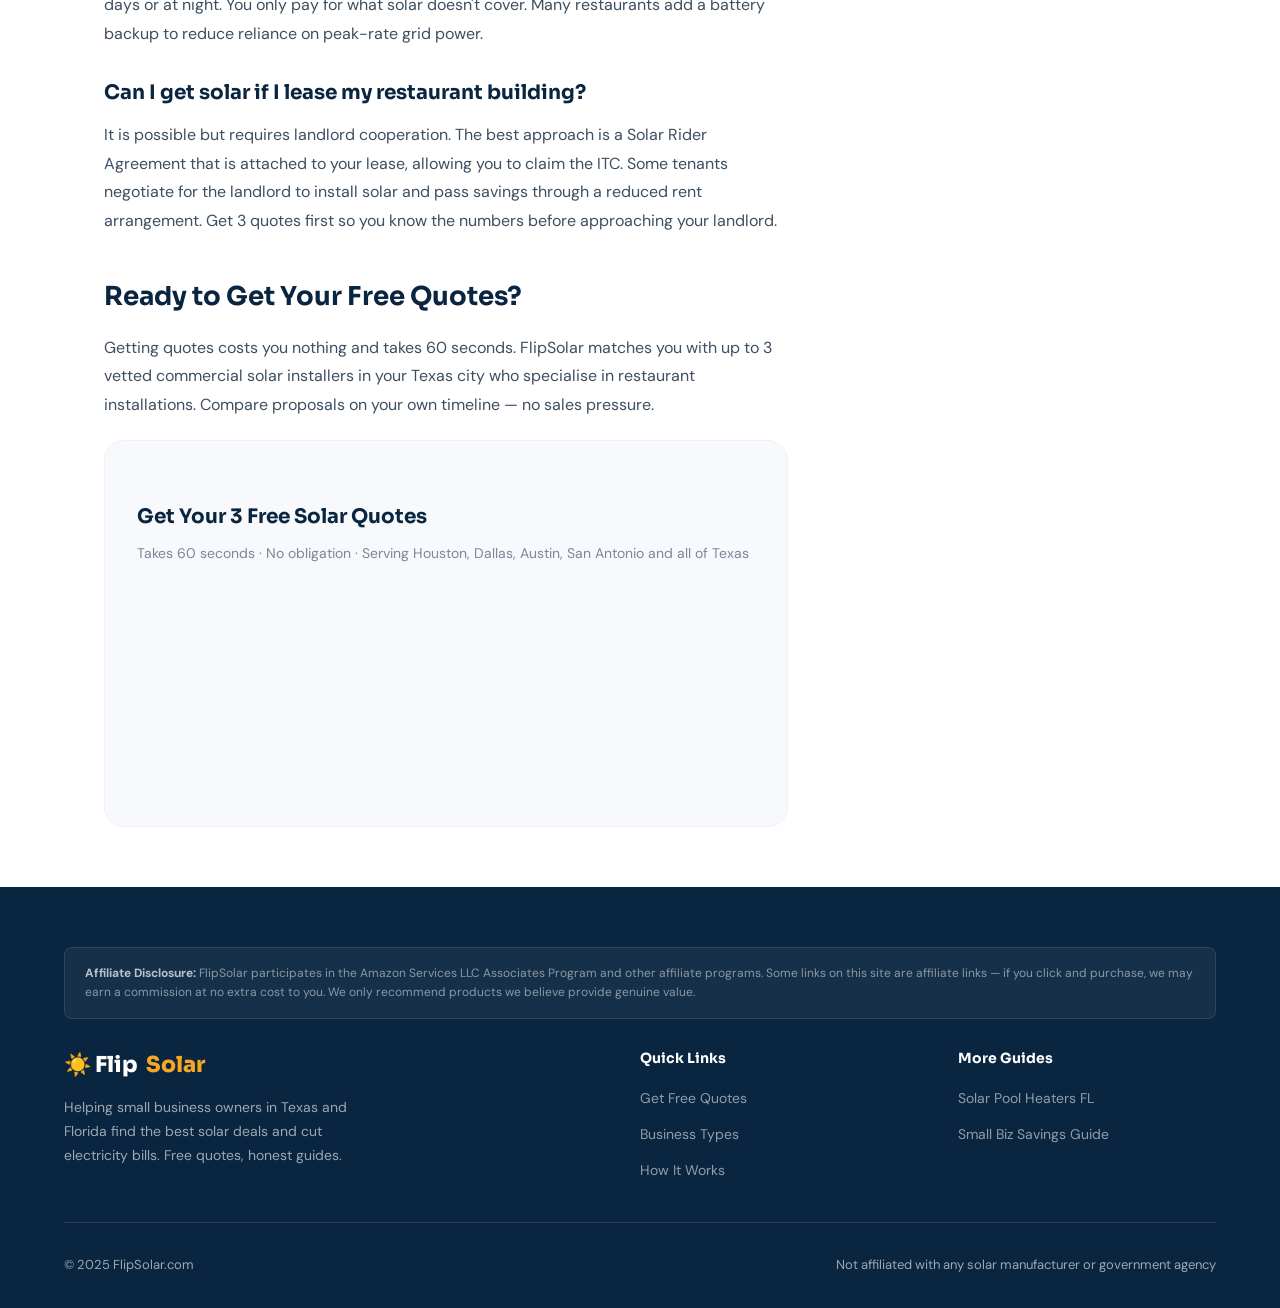
==== commit 19e55e48: "tally.so integration" ====
--- a/blog/solar-panels-restaurants-texas.html
+++ b/blog/solar-panels-restaurants-texas.html
@@ -269,11 +269,8 @@
         1. Go to tally.so → your form → Share → Embed
         2. Copy the embed script and paste it here
       -->
-      <div class="tally-embed-placeholder">
-        <p style="font-size:20px;margin-bottom:10px">📋</p>
-        <p style="font-weight:600;color:#0A2540;margin-bottom:4px">Paste your Tally form embed here</p>
-        <p>See the HTML comment above for instructions</p>
-      </div>
+     <iframe data-tally-src="https://tally.so/embed/68PQWO?alignLeft=1&hideTitle=1&transparentBackground=1&dynamicHeight=1" loading="lazy" width="100%" height="200" frameborder="0" marginheight="0" marginwidth="0" title="FlipSolar Lead Form"></iframe>
+<script>var d=document,w="https://tally.so/widgets/embed.js",v=function(){"undefined"!=typeof Tally?Tally.loadEmbeds():d.querySelectorAll("iframe[data-tally-src]:not([src])").forEach((function(e){e.src=e.dataset.tallySrc}))};if("undefined"!=typeof Tally)v();else if(d.querySelector('script[src="'+w+'"]')==null){var s=d.createElement("script");s.src=w,s.onload=v,s.onerror=v,d.body.appendChild(s);}</script>
     </div>
 
   </main>
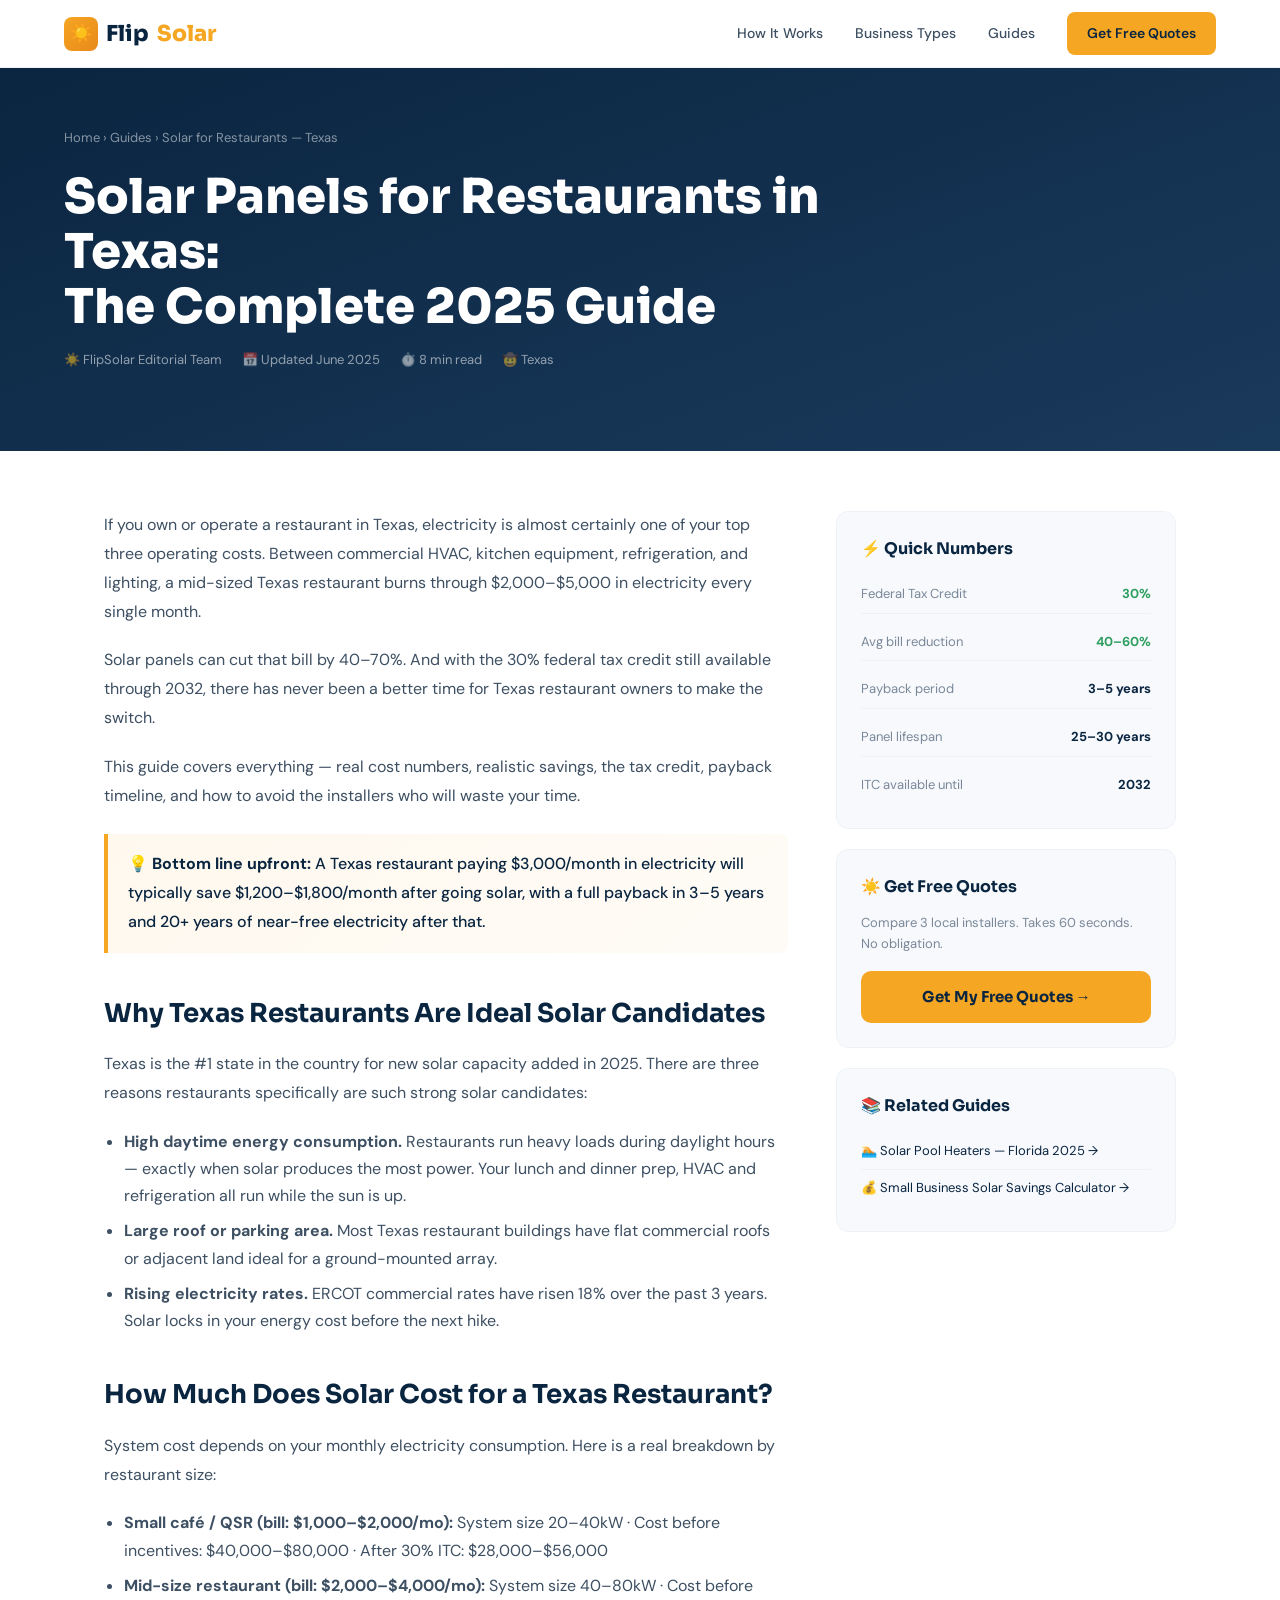
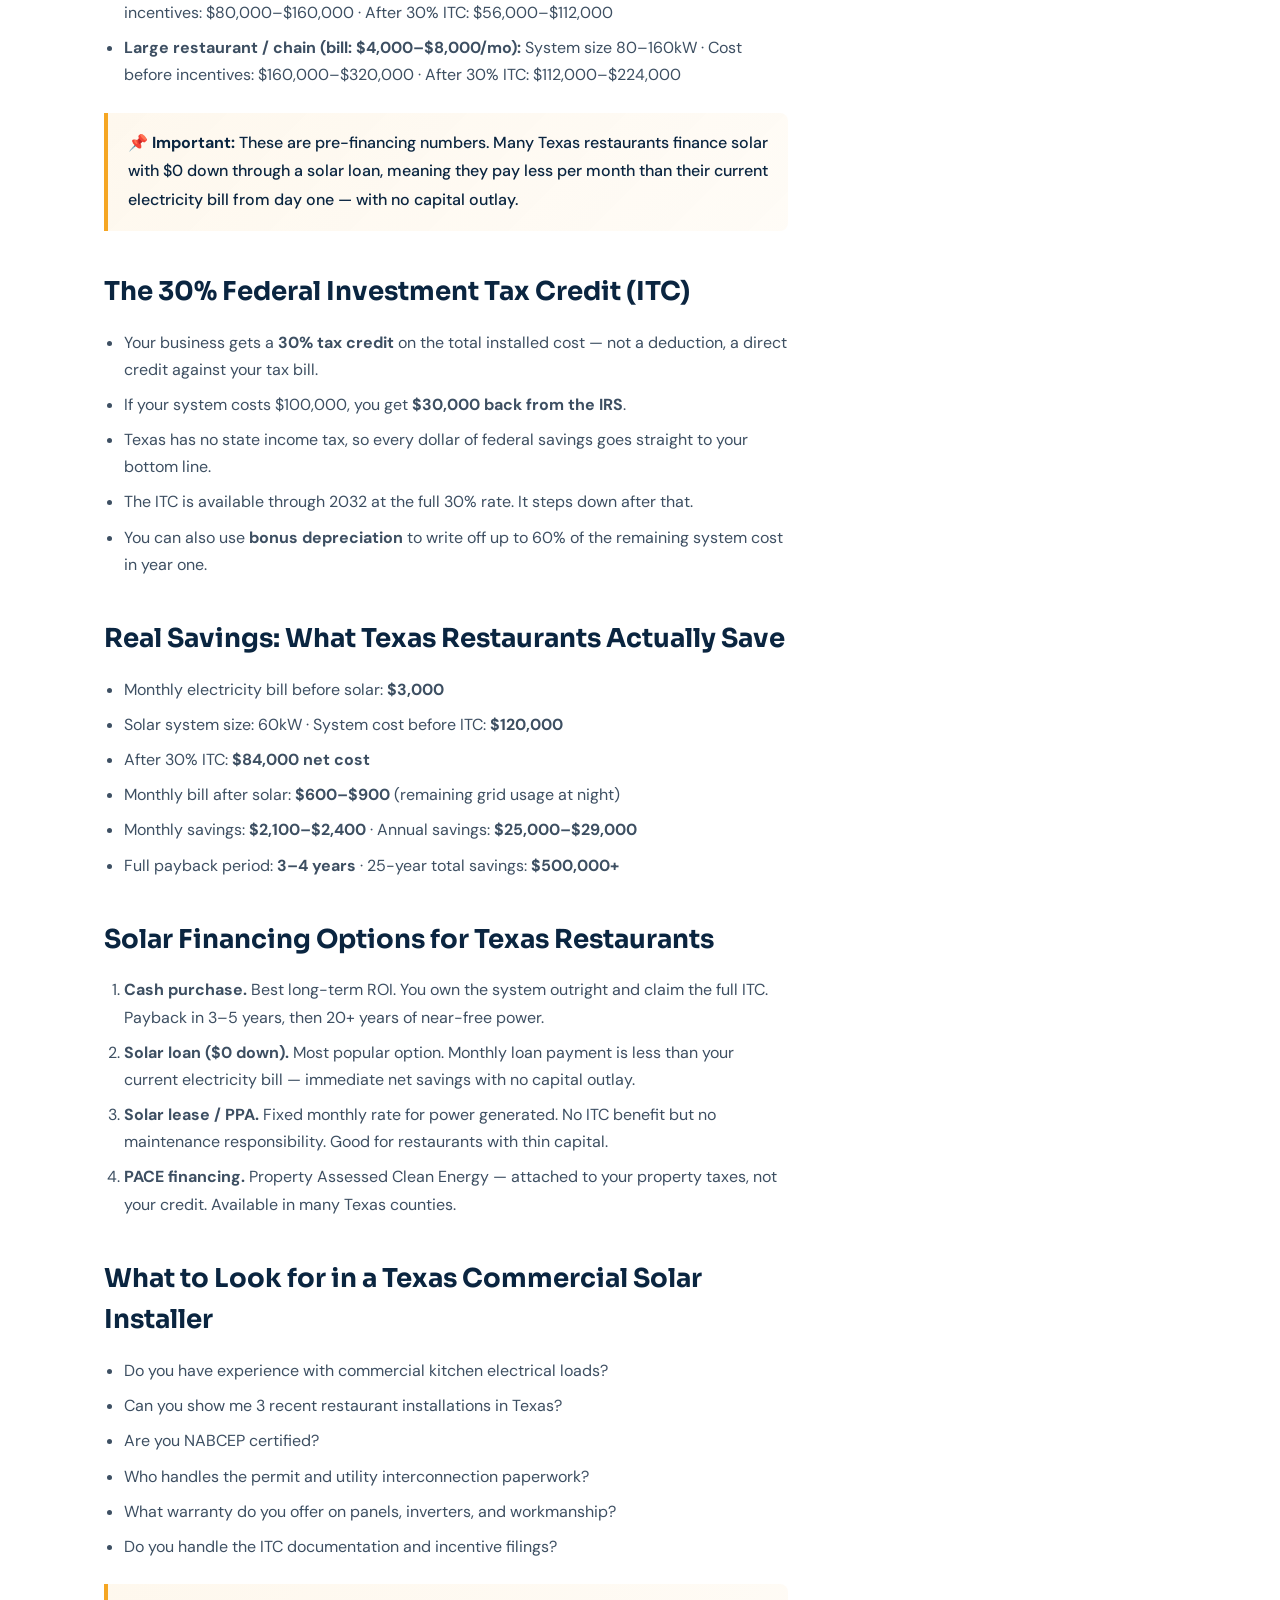
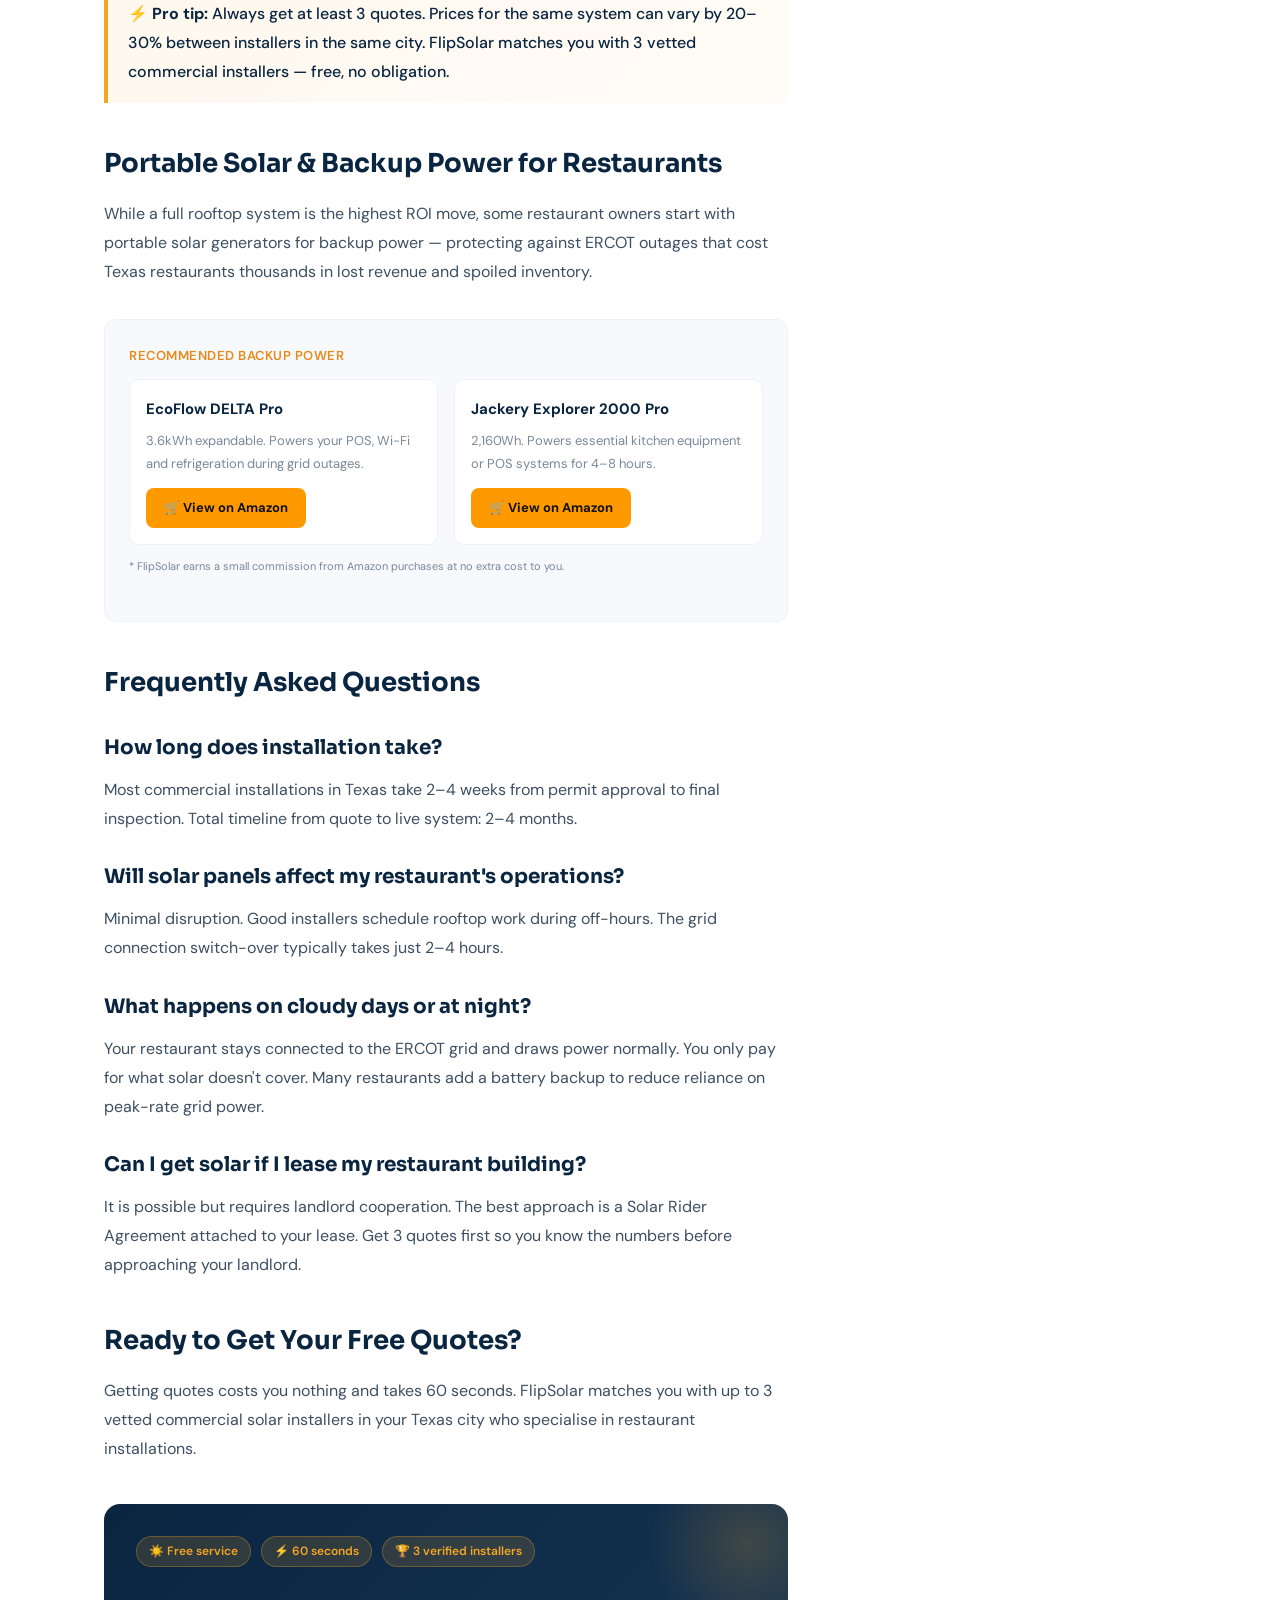
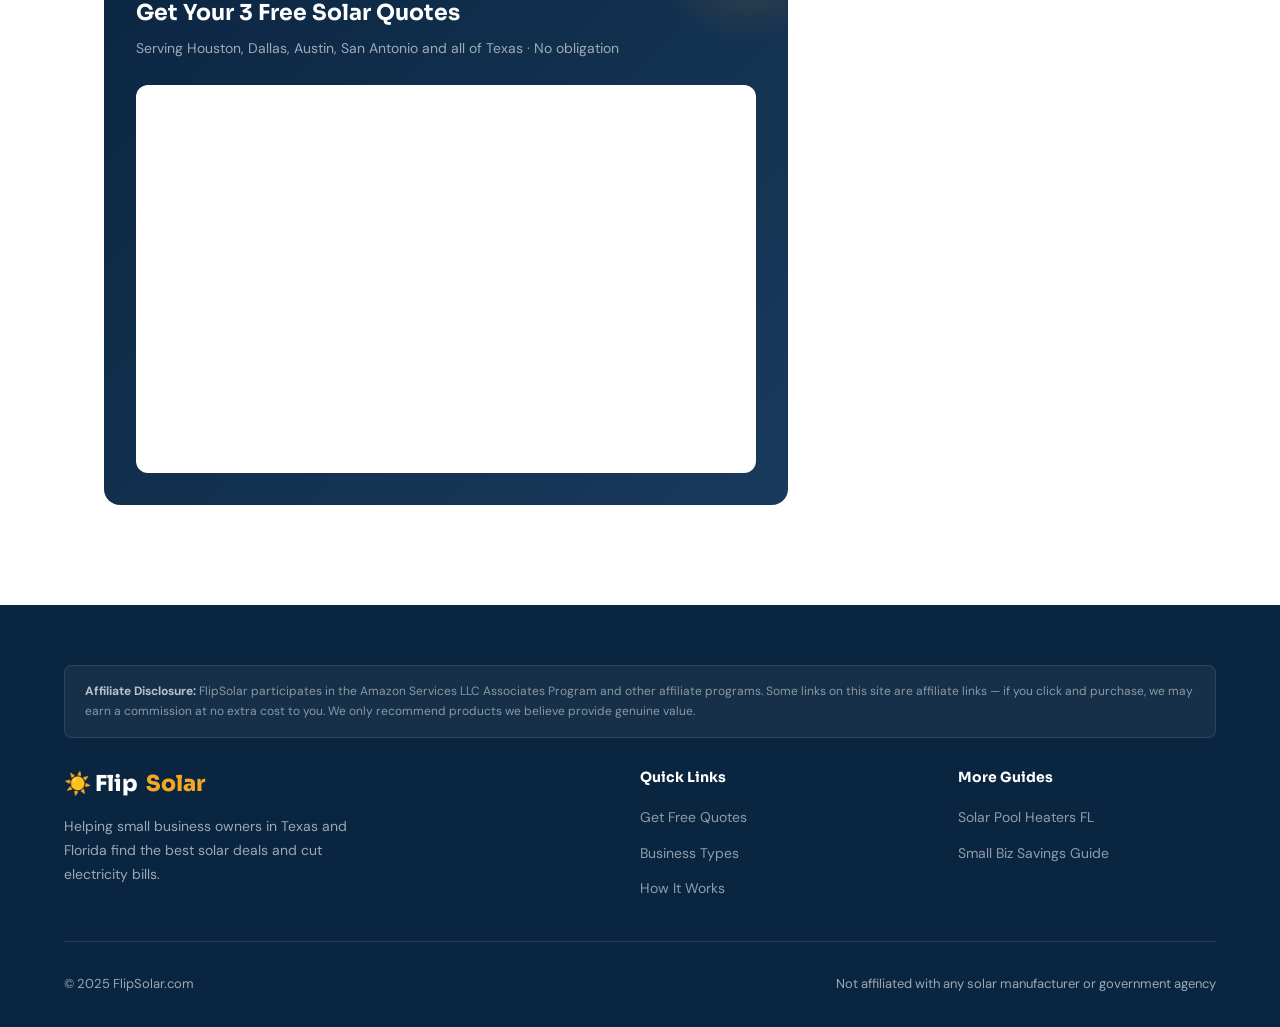
==== commit 22ac2c80: "Correct alignment with tally.so" ====
--- a/blog/solar-panels-restaurants-texas.html
+++ b/blog/solar-panels-restaurants-texas.html
@@ -3,86 +3,143 @@
 <head>
   <meta charset="UTF-8" />
   <meta name="viewport" content="width=device-width, initial-scale=1.0" />
-
-  <!-- ═══ SEO META ═══ -->
   <title>Solar Panels for Restaurants in Texas: Full 2025 Guide | FlipSolar</title>
   <meta name="description" content="How much can a Texas restaurant save with solar panels? Real cost breakdowns, ROI timelines, the 30% federal tax credit, and how to get free quotes from local installers." />
   <meta name="keywords" content="solar panels for restaurants Texas, restaurant solar energy savings, commercial solar Texas, solar ROI restaurant, solar tax credit restaurant, Houston restaurant solar, Dallas solar panels business" />
   <meta name="robots" content="index, follow" />
   <link rel="canonical" href="https://flipsolar.com/blog/solar-panels-restaurants-texas.html" />
-
-  <!-- Open Graph -->
   <meta property="og:title" content="Solar Panels for Restaurants in Texas: Full 2025 Guide" />
   <meta property="og:description" content="Real cost and savings numbers for Texas restaurant owners considering solar. 30% tax credit, payback period, and how to find the best local installer." />
   <meta property="og:url" content="https://flipsolar.com/blog/solar-panels-restaurants-texas.html" />
   <meta property="og:type" content="article" />
-
-  <!-- Article Schema -->
   <script type="application/ld+json">
   {
     "@context": "https://schema.org",
     "@type": "Article",
     "headline": "Solar Panels for Restaurants in Texas: Full 2025 Guide",
     "description": "How much can a Texas restaurant save with solar panels? Real cost breakdowns, ROI timelines, and the 30% federal tax credit explained.",
-    "author": {
-      "@type": "Organization",
-      "name": "FlipSolar",
-      "url": "https://flipsolar.com"
-    },
-    "publisher": {
-      "@type": "Organization",
-      "name": "FlipSolar",
-      "url": "https://flipsolar.com"
-    },
+    "author": { "@type": "Organization", "name": "FlipSolar", "url": "https://flipsolar.com" },
+    "publisher": { "@type": "Organization", "name": "FlipSolar", "url": "https://flipsolar.com" },
     "datePublished": "2025-06-01",
     "dateModified": "2025-06-06",
-    "mainEntityOfPage": {
-      "@type": "WebPage",
-      "@id": "https://flipsolar.com/blog/solar-panels-restaurants-texas.html"
-    }
+    "mainEntityOfPage": { "@type": "WebPage", "@id": "https://flipsolar.com/blog/solar-panels-restaurants-texas.html" }
   }
   </script>
-
-  <!-- FAQ Schema -->
   <script type="application/ld+json">
   {
     "@context": "https://schema.org",
     "@type": "FAQPage",
     "mainEntity": [
-      {
-        "@type": "Question",
-        "name": "How much do solar panels cost for a restaurant in Texas?",
-        "acceptedAnswer": {
-          "@type": "Answer",
-          "text": "A typical restaurant solar system in Texas costs $40,000–$120,000 before incentives. After the 30% federal ITC, the net cost is $28,000–$84,000. Most restaurants see full payback in 3–5 years."
-        }
-      },
-      {
-        "@type": "Question",
-        "name": "How much can a Texas restaurant save with solar?",
-        "acceptedAnswer": {
-          "@type": "Answer",
-          "text": "A restaurant paying $3,000/month in electricity can save $1,200–$1,800/month with solar, depending on system size and sun exposure. Annual savings of $14,000–$22,000 are common for mid-sized restaurants in Texas."
-        }
-      },
-      {
-        "@type": "Question",
-        "name": "Is there a tax credit for restaurant solar panels in Texas?",
-        "acceptedAnswer": {
-          "@type": "Answer",
-          "text": "Yes. The federal Investment Tax Credit (ITC) gives your business a 30% tax credit on the total installed cost of your solar system. Texas also has no state income tax, which means you keep more of your savings."
-        }
-      }
+      { "@type": "Question", "name": "How much do solar panels cost for a restaurant in Texas?", "acceptedAnswer": { "@type": "Answer", "text": "A typical restaurant solar system in Texas costs $40,000–$120,000 before incentives. After the 30% federal ITC, the net cost is $28,000–$84,000. Most restaurants see full payback in 3–5 years." } },
+      { "@type": "Question", "name": "How much can a Texas restaurant save with solar?", "acceptedAnswer": { "@type": "Answer", "text": "A restaurant paying $3,000/month in electricity can save $1,200–$1,800/month with solar. Annual savings of $14,000–$22,000 are common for mid-sized restaurants in Texas." } },
+      { "@type": "Question", "name": "Is there a tax credit for restaurant solar panels in Texas?", "acceptedAnswer": { "@type": "Answer", "text": "Yes. The federal ITC gives your business a 30% tax credit on the total installed cost. Texas also has no state income tax, which means you keep more of your savings." } }
     ]
   }
   </script>
-
   <link rel="stylesheet" href="../css/style.css" />
   <link rel="icon" href="data:image/svg+xml,<svg xmlns='http://www.w3.org/2000/svg' viewBox='0 0 100 100'><text y='.9em' font-size='90'>☀️</text></svg>" />
+
+  <style>
+    /* ── INLINE TALLY in article ── */
+    .article-tally-box {
+      background: linear-gradient(135deg, #0A2540 0%, #1a3a5c 100%);
+      border-radius: 16px;
+      padding: 32px;
+      margin: 40px 0;
+      position: relative;
+      overflow: hidden;
+    }
+
+    .article-tally-box::before {
+      content: '';
+      position: absolute;
+      top: -60px; right: -60px;
+      width: 200px; height: 200px;
+      background: radial-gradient(circle, rgba(245,166,35,0.2) 0%, transparent 70%);
+      pointer-events: none;
+    }
+
+    .article-tally-box h3 {
+      font-family: 'Sora', sans-serif;
+      font-size: 22px;
+      font-weight: 700;
+      color: #fff;
+      margin-bottom: 6px;
+    }
+
+    .article-tally-box .atb-sub {
+      font-size: 14px;
+      color: rgba(255,255,255,0.6);
+      margin-bottom: 24px;
+    }
+
+    .article-tally-box .atb-badges {
+      display: flex;
+      gap: 10px;
+      margin-bottom: 20px;
+      flex-wrap: wrap;
+    }
+
+    .atb-badge {
+      display: inline-flex;
+      align-items: center;
+      gap: 5px;
+      background: rgba(245,166,35,0.15);
+      border: 1px solid rgba(245,166,35,0.3);
+      color: #F5A623;
+      font-size: 12px;
+      font-weight: 600;
+      padding: 5px 12px;
+      border-radius: 20px;
+    }
+
+    .tally-inner-wrap {
+      background: #fff;
+      border-radius: 12px;
+      padding: 4px;
+      position: relative;
+      min-height: 280px;
+    }
+
+    .tally-inner-loading {
+      position: absolute;
+      inset: 0;
+      display: flex;
+      flex-direction: column;
+      align-items: center;
+      justify-content: center;
+      gap: 10px;
+      border-radius: 12px;
+      background: #fff;
+      z-index: 2;
+      transition: opacity 0.4s ease;
+    }
+
+    .tally-inner-loading.hidden { opacity: 0; pointer-events: none; }
+
+    .tally-inner-spinner {
+      width: 32px; height: 32px;
+      border: 3px solid #EEF2F7;
+      border-top-color: #F5A623;
+      border-radius: 50%;
+      animation: spin 0.8s linear infinite;
+    }
+
+    @keyframes spin { to { transform: rotate(360deg); } }
+
+    .tally-inner-loading p {
+      font-size: 13px;
+      color: #7A8899;
+    }
+
+    .tally-inner-wrap iframe {
+      border-radius: 10px;
+      display: block;
+    }
+  </style>
 </head>
 <body>
 
-<!-- ═══ NAV ═══ -->
 <nav aria-label="Main navigation">
   <a href="/" class="nav-logo">
     <div class="logo-icon">☀️</div>
@@ -96,7 +153,6 @@
   </div>
 </nav>
 
-<!-- ═══ ARTICLE HERO ═══ -->
 <div class="article-hero">
   <div class="breadcrumb" aria-label="Breadcrumb">
     <a href="/">Home</a> &rsaquo; <a href="/#blog">Guides</a> &rsaquo; Solar for Restaurants — Texas
@@ -110,7 +166,6 @@
   </div>
 </div>
 
-<!-- ═══ ARTICLE BODY ═══ -->
 <div class="article-layout">
   <main class="article-body" aria-label="Article content">
 
@@ -125,19 +180,15 @@
     </div>
 
     <h2>Why Texas Restaurants Are Ideal Solar Candidates</h2>
-
     <p>Texas is the #1 state in the country for new solar capacity added in 2025. There are three reasons restaurants specifically are such strong solar candidates:</p>
-
     <ul>
       <li><strong>High daytime energy consumption.</strong> Restaurants run heavy loads during daylight hours — exactly when solar produces the most power. Your lunch and dinner prep, HVAC and refrigeration all run while the sun is up.</li>
-      <li><strong>Large roof or parking area.</strong> Most Texas restaurant buildings have flat commercial roofs or adjacent land that is ideal for a ground-mounted array.</li>
-      <li><strong>Rising electricity rates.</strong> ERCOT (Texas's grid) commercial rates have risen 18% over the past 3 years. Solar locks in your energy cost before the next hike.</li>
+      <li><strong>Large roof or parking area.</strong> Most Texas restaurant buildings have flat commercial roofs or adjacent land ideal for a ground-mounted array.</li>
+      <li><strong>Rising electricity rates.</strong> ERCOT commercial rates have risen 18% over the past 3 years. Solar locks in your energy cost before the next hike.</li>
     </ul>
 
     <h2>How Much Does Solar Cost for a Texas Restaurant?</h2>
-
     <p>System cost depends on your monthly electricity consumption. Here is a real breakdown by restaurant size:</p>
-
     <ul>
       <li><strong>Small café / QSR (bill: $1,000–$2,000/mo):</strong> System size 20–40kW · Cost before incentives: $40,000–$80,000 · After 30% ITC: $28,000–$56,000</li>
       <li><strong>Mid-size restaurant (bill: $2,000–$4,000/mo):</strong> System size 40–80kW · Cost before incentives: $80,000–$160,000 · After 30% ITC: $56,000–$112,000</li>
@@ -149,51 +200,36 @@
     </div>
 
     <h2>The 30% Federal Investment Tax Credit (ITC)</h2>
-
-    <p>The Investment Tax Credit is the single biggest financial lever for restaurant owners going solar. Here is exactly how it works:</p>
-
-    <ul>
-      <li>Your business gets a <strong>30% tax credit</strong> on the total installed cost of your solar system — not a deduction, a direct credit against your tax bill.</li>
+    <ul>
+      <li>Your business gets a <strong>30% tax credit</strong> on the total installed cost — not a deduction, a direct credit against your tax bill.</li>
       <li>If your system costs $100,000, you get <strong>$30,000 back from the IRS</strong>.</li>
       <li>Texas has no state income tax, so every dollar of federal savings goes straight to your bottom line.</li>
       <li>The ITC is available through 2032 at the full 30% rate. It steps down after that.</li>
-      <li>You can also use <strong>bonus depreciation</strong> to write off up to 60% of the remaining system cost in year one (consult your accountant for your specific situation).</li>
+      <li>You can also use <strong>bonus depreciation</strong> to write off up to 60% of the remaining system cost in year one.</li>
     </ul>
 
     <h2>Real Savings: What Texas Restaurants Actually Save</h2>
-
-    <p>Here is a conservative savings estimate for a typical Texas restaurant:</p>
-
     <ul>
       <li>Monthly electricity bill before solar: <strong>$3,000</strong></li>
-      <li>Solar system size: 60kW</li>
-      <li>System cost before ITC: <strong>$120,000</strong></li>
+      <li>Solar system size: 60kW · System cost before ITC: <strong>$120,000</strong></li>
       <li>After 30% ITC: <strong>$84,000 net cost</strong></li>
-      <li>Monthly electricity bill after solar: <strong>$600–$900</strong> (remaining grid usage at night)</li>
-      <li>Monthly savings: <strong>$2,100–$2,400</strong></li>
-      <li>Annual savings: <strong>$25,000–$29,000</strong></li>
-      <li>Full payback period: <strong>3–4 years</strong></li>
-      <li>25-year total savings (after payback): <strong>$500,000+</strong></li>
+      <li>Monthly bill after solar: <strong>$600–$900</strong> (remaining grid usage at night)</li>
+      <li>Monthly savings: <strong>$2,100–$2,400</strong> · Annual savings: <strong>$25,000–$29,000</strong></li>
+      <li>Full payback period: <strong>3–4 years</strong> · 25-year total savings: <strong>$500,000+</strong></li>
     </ul>
 
     <h2>Solar Financing Options for Texas Restaurants</h2>
-
-    <p>You do not need $80,000 in cash to go solar. These are the four main financing routes for Texas restaurant owners:</p>
-
     <ol>
       <li><strong>Cash purchase.</strong> Best long-term ROI. You own the system outright and claim the full ITC. Payback in 3–5 years, then 20+ years of near-free power.</li>
-      <li><strong>Solar loan ($0 down).</strong> Most popular option. Structured so your monthly loan payment is less than your current electricity bill, creating immediate net savings with no upfront cost.</li>
-      <li><strong>Solar lease / PPA.</strong> You pay a fixed monthly rate for the power generated. No ownership, so no ITC benefit — but no maintenance responsibility either. Good for restaurants with thin capital.</li>
+      <li><strong>Solar loan ($0 down).</strong> Most popular option. Monthly loan payment is less than your current electricity bill — immediate net savings with no capital outlay.</li>
+      <li><strong>Solar lease / PPA.</strong> Fixed monthly rate for power generated. No ITC benefit but no maintenance responsibility. Good for restaurants with thin capital.</li>
       <li><strong>PACE financing.</strong> Property Assessed Clean Energy — attached to your property taxes, not your credit. Available in many Texas counties.</li>
     </ol>
 
     <h2>What to Look for in a Texas Commercial Solar Installer</h2>
-
-    <p>Not all solar installers have experience with commercial restaurant installations. Here is what to ask before signing anything:</p>
-
     <ul>
       <li>Do you have experience with commercial kitchen electrical loads?</li>
-      <li>Can you show me 3 recent restaurant installations you have completed in Texas?</li>
+      <li>Can you show me 3 recent restaurant installations in Texas?</li>
       <li>Are you NABCEP certified?</li>
       <li>Who handles the permit and utility interconnection paperwork?</li>
       <li>What warranty do you offer on panels, inverters, and workmanship?</li>
@@ -205,128 +241,102 @@
     </div>
 
     <h2>Portable Solar &amp; Backup Power for Restaurants</h2>
-
     <p>While a full rooftop system is the highest ROI move, some restaurant owners start with portable solar generators for backup power — protecting against ERCOT outages that cost Texas restaurants thousands in lost revenue and spoiled inventory.</p>
 
-    <!-- AFFILIATE PRODUCT EMBED -->
     <div style="background:var(--off-white);border-radius:var(--radius);padding:24px;margin:32px 0;border:1px solid var(--grey-100);">
       <p style="font-size:13px;font-weight:600;color:var(--sun-deep);margin-bottom:12px;text-transform:uppercase;letter-spacing:0.5px;">Recommended Backup Power</p>
       <div style="display:grid;grid-template-columns:1fr 1fr;gap:16px;">
         <div style="background:white;border-radius:10px;padding:16px;border:1px solid var(--grey-100);">
           <p style="font-size:15px;font-weight:700;color:var(--sky);margin-bottom:6px;">EcoFlow DELTA Pro</p>
-          <p style="font-size:13px;color:var(--grey-500);margin-bottom:12px;">3.6kWh expandable. Powers your POS, Wi-Fi and refrigeration during grid outages. Pairs with solar panels for off-grid resilience.</p>
-          <!--
-            Replace YOUR_AFFILIATE_TAG with your Amazon Associates tag
-            Replace B09STZTLGN with the current ASIN if changed
-          -->
-          <a href="https://www.amazon.com/dp/B09STZTLGN?tag=YOUR_AFFILIATE_TAG"
-             style="display:inline-block;background:#FF9900;color:#111;font-weight:700;font-size:13px;padding:10px 18px;border-radius:8px;text-decoration:none;"
-             target="_blank" rel="noopener sponsored">
-            🛒 View on Amazon
-          </a>
+          <p style="font-size:13px;color:var(--grey-500);margin-bottom:12px;">3.6kWh expandable. Powers your POS, Wi-Fi and refrigeration during grid outages.</p>
+          <a href="https://www.amazon.com/dp/B09STZTLGN?tag=YOUR_AFFILIATE_TAG" style="display:inline-block;background:#FF9900;color:#111;font-weight:700;font-size:13px;padding:10px 18px;border-radius:8px;text-decoration:none;" target="_blank" rel="noopener sponsored">🛒 View on Amazon</a>
         </div>
         <div style="background:white;border-radius:10px;padding:16px;border:1px solid var(--grey-100);">
           <p style="font-size:15px;font-weight:700;color:var(--sky);margin-bottom:6px;">Jackery Explorer 2000 Pro</p>
-          <p style="font-size:13px;color:var(--grey-500);margin-bottom:12px;">2,160Wh. Lightweight and portable. Can power essential kitchen equipment or POS systems for 4–8 hours. Fast solar recharge.</p>
-          <!--
-            Replace YOUR_AFFILIATE_TAG with your Amazon Associates tag
-            Replace B09MWZXKQS with the current ASIN if changed
-          -->
-          <a href="https://www.amazon.com/dp/B09MWZXKQS?tag=YOUR_AFFILIATE_TAG"
-             style="display:inline-block;background:#FF9900;color:#111;font-weight:700;font-size:13px;padding:10px 18px;border-radius:8px;text-decoration:none;"
-             target="_blank" rel="noopener sponsored">
-            🛒 View on Amazon
-          </a>
+          <p style="font-size:13px;color:var(--grey-500);margin-bottom:12px;">2,160Wh. Powers essential kitchen equipment or POS systems for 4–8 hours.</p>
+          <a href="https://www.amazon.com/dp/B09MWZXKQS?tag=YOUR_AFFILIATE_TAG" style="display:inline-block;background:#FF9900;color:#111;font-weight:700;font-size:13px;padding:10px 18px;border-radius:8px;text-decoration:none;" target="_blank" rel="noopener sponsored">🛒 View on Amazon</a>
         </div>
       </div>
       <p style="font-size:11px;color:var(--grey-500);margin-top:12px;">* FlipSolar earns a small commission from Amazon purchases at no extra cost to you.</p>
     </div>
 
     <h2>Frequently Asked Questions</h2>
-
     <h3>How long does installation take?</h3>
-    <p>Most commercial restaurant solar installations in Texas take 2–4 weeks from permit approval to final inspection. The permit and utility interconnection process typically takes 4–8 weeks before installation can begin. Total timeline from quote to live system: 2–4 months.</p>
-
-    <h3>Will solar panels affect my restaurant's operations during installation?</h3>
-    <p>Minimal disruption. Good installers schedule rooftop work during off-hours or overnight. The grid connection switch-over typically takes just 2–4 hours when you can plan it around your slowest service.</p>
+    <p>Most commercial installations in Texas take 2–4 weeks from permit approval to final inspection. Total timeline from quote to live system: 2–4 months.</p>
+
+    <h3>Will solar panels affect my restaurant's operations?</h3>
+    <p>Minimal disruption. Good installers schedule rooftop work during off-hours. The grid connection switch-over typically takes just 2–4 hours.</p>
 
     <h3>What happens on cloudy days or at night?</h3>
-    <p>Your restaurant stays connected to the ERCOT grid and draws power normally on cloudy days or at night. You only pay for what solar doesn't cover. Many restaurants add a battery backup to reduce reliance on peak-rate grid power.</p>
+    <p>Your restaurant stays connected to the ERCOT grid and draws power normally. You only pay for what solar doesn't cover. Many restaurants add a battery backup to reduce reliance on peak-rate grid power.</p>
 
     <h3>Can I get solar if I lease my restaurant building?</h3>
-    <p>It is possible but requires landlord cooperation. The best approach is a Solar Rider Agreement that is attached to your lease, allowing you to claim the ITC. Some tenants negotiate for the landlord to install solar and pass savings through a reduced rent arrangement. Get 3 quotes first so you know the numbers before approaching your landlord.</p>
+    <p>It is possible but requires landlord cooperation. The best approach is a Solar Rider Agreement attached to your lease. Get 3 quotes first so you know the numbers before approaching your landlord.</p>
 
     <h2>Ready to Get Your Free Quotes?</h2>
-
-    <p>Getting quotes costs you nothing and takes 60 seconds. FlipSolar matches you with up to 3 vetted commercial solar installers in your Texas city who specialise in restaurant installations. Compare proposals on your own timeline — no sales pressure.</p>
-
-    <!-- INLINE LEAD FORM -->
-    <div style="background:var(--off-white);border-radius:var(--radius-lg);padding:32px;margin-top:16px;border:1px solid var(--grey-100);">
-      <h3 style="font-family:'Sora',sans-serif;font-size:20px;font-weight:700;color:var(--sky);margin-bottom:8px;">Get Your 3 Free Solar Quotes</h3>
-      <p style="font-size:14px;color:var(--grey-500);margin-bottom:20px;">Takes 60 seconds · No obligation · Serving Houston, Dallas, Austin, San Antonio and all of Texas</p>
-      <!--
-        REPLACE WITH YOUR TALLY FORM EMBED
-        1. Go to tally.so → your form → Share → Embed
-        2. Copy the embed script and paste it here
-      -->
-     <iframe data-tally-src="https://tally.so/embed/68PQWO?alignLeft=1&hideTitle=1&transparentBackground=1&dynamicHeight=1" loading="lazy" width="100%" height="200" frameborder="0" marginheight="0" marginwidth="0" title="FlipSolar Lead Form"></iframe>
-<script>var d=document,w="https://tally.so/widgets/embed.js",v=function(){"undefined"!=typeof Tally?Tally.loadEmbeds():d.querySelectorAll("iframe[data-tally-src]:not([src])").forEach((function(e){e.src=e.dataset.tallySrc}))};if("undefined"!=typeof Tally)v();else if(d.querySelector('script[src="'+w+'"]')==null){var s=d.createElement("script");s.src=w,s.onload=v,s.onerror=v,d.body.appendChild(s);}</script>
-    </div>
+    <p>Getting quotes costs you nothing and takes 60 seconds. FlipSolar matches you with up to 3 vetted commercial solar installers in your Texas city who specialise in restaurant installations.</p>
+
+    <!-- ═══ STYLED TALLY EMBED ═══ -->
+    <div class="article-tally-box">
+      <div class="atb-badges">
+        <span class="atb-badge">☀️ Free service</span>
+        <span class="atb-badge">⚡ 60 seconds</span>
+        <span class="atb-badge">🏆 3 verified installers</span>
+      </div>
+      <h3>Get Your 3 Free Solar Quotes</h3>
+      <p class="atb-sub">Serving Houston, Dallas, Austin, San Antonio and all of Texas · No obligation</p>
+
+      <div class="tally-inner-wrap">
+        <div class="tally-inner-loading" id="article-tally-loader">
+          <div class="tally-inner-spinner"></div>
+          <p>Loading quote form…</p>
+        </div>
+        <iframe
+          data-tally-src="https://tally.so/embed/68PQWO?alignLeft=1&hideTitle=1&transparentBackground=1&dynamicHeight=1"
+          loading="lazy"
+          width="100%"
+          height="380"
+          frameborder="0"
+          marginheight="0"
+          marginwidth="0"
+          title="FlipSolar Lead Form"
+          onload="document.getElementById('article-tally-loader').classList.add('hidden')">
+        </iframe>
+      </div>
+    </div>
+    <script>
+      var d=document,w="https://tally.so/widgets/embed.js",
+      v=function(){"undefined"!=typeof Tally?Tally.loadEmbeds():d.querySelectorAll("iframe[data-tally-src]:not([src])").forEach((function(e){e.src=e.dataset.tallySrc}))};
+      if("undefined"!=typeof Tally)v();
+      else if(d.querySelector('script[src="'+w+'"]')==null){
+        var s=d.createElement("script");s.src=w,s.onload=v,s.onerror=v,d.body.appendChild(s);
+      }
+    </script>
 
   </main>
 
   <!-- ═══ SIDEBAR ═══ -->
   <aside class="sidebar" aria-label="Sidebar">
-
     <div class="sidebar-card">
       <h4>⚡ Quick Numbers</h4>
       <div style="display:flex;flex-direction:column;gap:10px;">
-        <div style="display:flex;justify-content:space-between;font-size:13px;padding:8px 0;border-bottom:1px solid var(--grey-100);">
-          <span style="color:var(--grey-500)">Federal Tax Credit</span>
-          <strong style="color:var(--grass)">30%</strong>
-        </div>
-        <div style="display:flex;justify-content:space-between;font-size:13px;padding:8px 0;border-bottom:1px solid var(--grey-100);">
-          <span style="color:var(--grey-500)">Avg bill reduction</span>
-          <strong style="color:var(--grass)">40–60%</strong>
-        </div>
-        <div style="display:flex;justify-content:space-between;font-size:13px;padding:8px 0;border-bottom:1px solid var(--grey-100);">
-          <span style="color:var(--grey-500)">Payback period</span>
-          <strong>3–5 years</strong>
-        </div>
-        <div style="display:flex;justify-content:space-between;font-size:13px;padding:8px 0;border-bottom:1px solid var(--grey-100);">
-          <span style="color:var(--grey-500)">Panel lifespan</span>
-          <strong>25–30 years</strong>
-        </div>
-        <div style="display:flex;justify-content:space-between;font-size:13px;padding:8px 0;">
-          <span style="color:var(--grey-500)">ITC available until</span>
-          <strong>2032</strong>
-        </div>
+        <div style="display:flex;justify-content:space-between;font-size:13px;padding:8px 0;border-bottom:1px solid var(--grey-100);"><span style="color:var(--grey-500)">Federal Tax Credit</span><strong style="color:var(--grass)">30%</strong></div>
+        <div style="display:flex;justify-content:space-between;font-size:13px;padding:8px 0;border-bottom:1px solid var(--grey-100);"><span style="color:var(--grey-500)">Avg bill reduction</span><strong style="color:var(--grass)">40–60%</strong></div>
+        <div style="display:flex;justify-content:space-between;font-size:13px;padding:8px 0;border-bottom:1px solid var(--grey-100);"><span style="color:var(--grey-500)">Payback period</span><strong>3–5 years</strong></div>
+        <div style="display:flex;justify-content:space-between;font-size:13px;padding:8px 0;border-bottom:1px solid var(--grey-100);"><span style="color:var(--grey-500)">Panel lifespan</span><strong>25–30 years</strong></div>
+        <div style="display:flex;justify-content:space-between;font-size:13px;padding:8px 0;"><span style="color:var(--grey-500)">ITC available until</span><strong>2032</strong></div>
       </div>
     </div>
-
     <div class="sidebar-card">
       <h4>☀️ Get Free Quotes</h4>
       <p style="font-size:13px;color:var(--grey-500);margin-bottom:16px;">Compare 3 local installers. Takes 60 seconds. No obligation.</p>
-      <a href="/#get-quotes"
-         style="display:block;text-align:center;background:var(--sun);color:var(--sky);font-family:'Sora',sans-serif;font-weight:700;padding:14px;border-radius:10px;text-decoration:none;font-size:15px;">
-        Get My Free Quotes →
-      </a>
-    </div>
-
+      <a href="/#get-quotes" style="display:block;text-align:center;background:var(--sun);color:var(--sky);font-family:'Sora',sans-serif;font-weight:700;padding:14px;border-radius:10px;text-decoration:none;font-size:15px;">Get My Free Quotes →</a>
+    </div>
     <div class="sidebar-card">
       <h4>📚 Related Guides</h4>
-      <div style="display:flex;flex-direction:column;gap:10px;">
-        <a href="/blog/solar-pool-heater-florida-2025.html"
-           style="font-size:13px;color:var(--sky);text-decoration:none;padding:8px 0;border-bottom:1px solid var(--grey-100);display:block;">
-          🏊 Solar Pool Heaters — Florida 2025 →
-        </a>
-        <a href="/blog/solar-savings-small-business.html"
-           style="font-size:13px;color:var(--sky);text-decoration:none;padding:8px 0;display:block;">
-          💰 Small Business Solar Savings Calculator →
-        </a>
-      </div>
-    </div>
-
+      <a href="/blog/solar-pool-heater-florida-2025.html" style="font-size:13px;color:var(--sky);text-decoration:none;padding:8px 0;border-bottom:1px solid var(--grey-100);display:block;">🏊 Solar Pool Heaters — Florida 2025 →</a>
+      <a href="/blog/solar-savings-small-business.html" style="font-size:13px;color:var(--sky);text-decoration:none;padding:8px 0;display:block;">💰 Small Business Solar Savings Calculator →</a>
+    </div>
   </aside>
 </div>
 
@@ -338,7 +348,7 @@
   <div class="footer-top">
     <div>
       <a href="/" class="footer-logo">☀️ Flip<span>Solar</span></a>
-      <p class="footer-desc">Helping small business owners in Texas and Florida find the best solar deals and cut electricity bills. Free quotes, honest guides.</p>
+      <p class="footer-desc">Helping small business owners in Texas and Florida find the best solar deals and cut electricity bills.</p>
     </div>
     <div>
       <h4>Quick Links</h4>
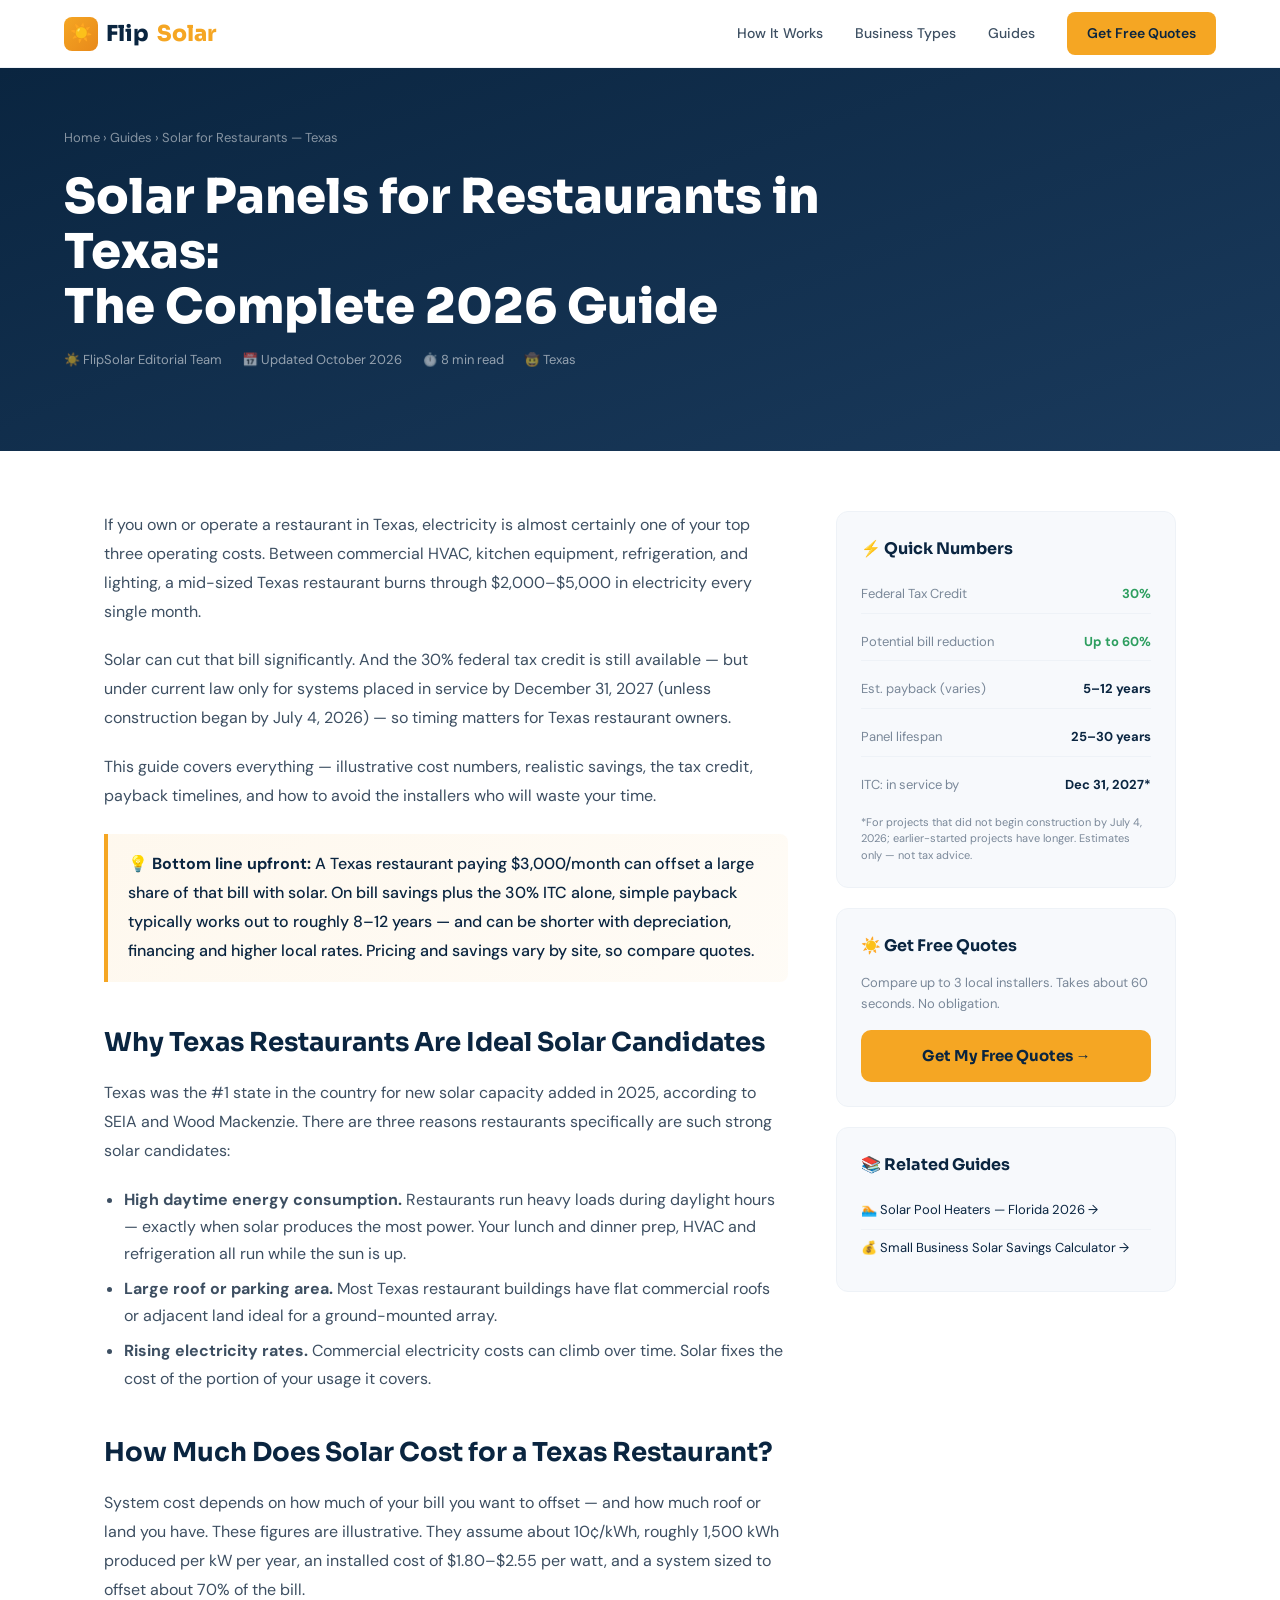
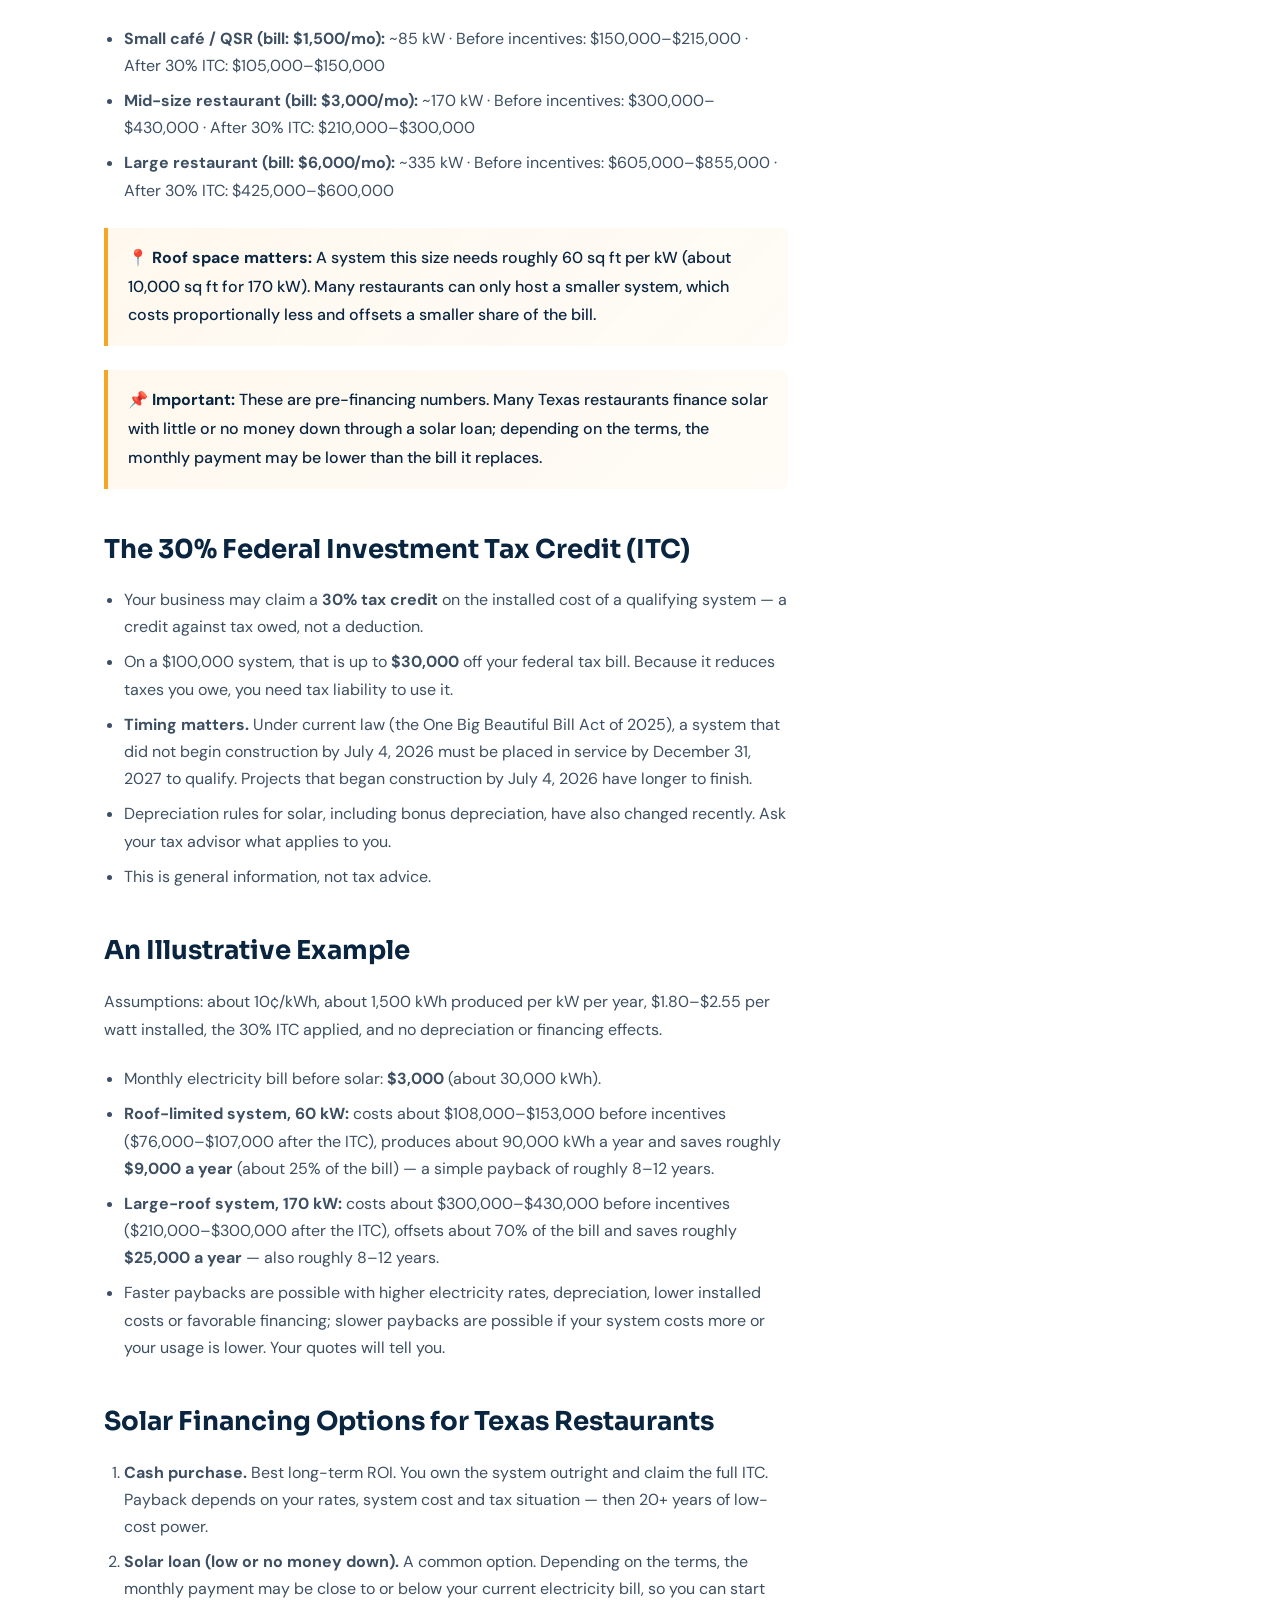
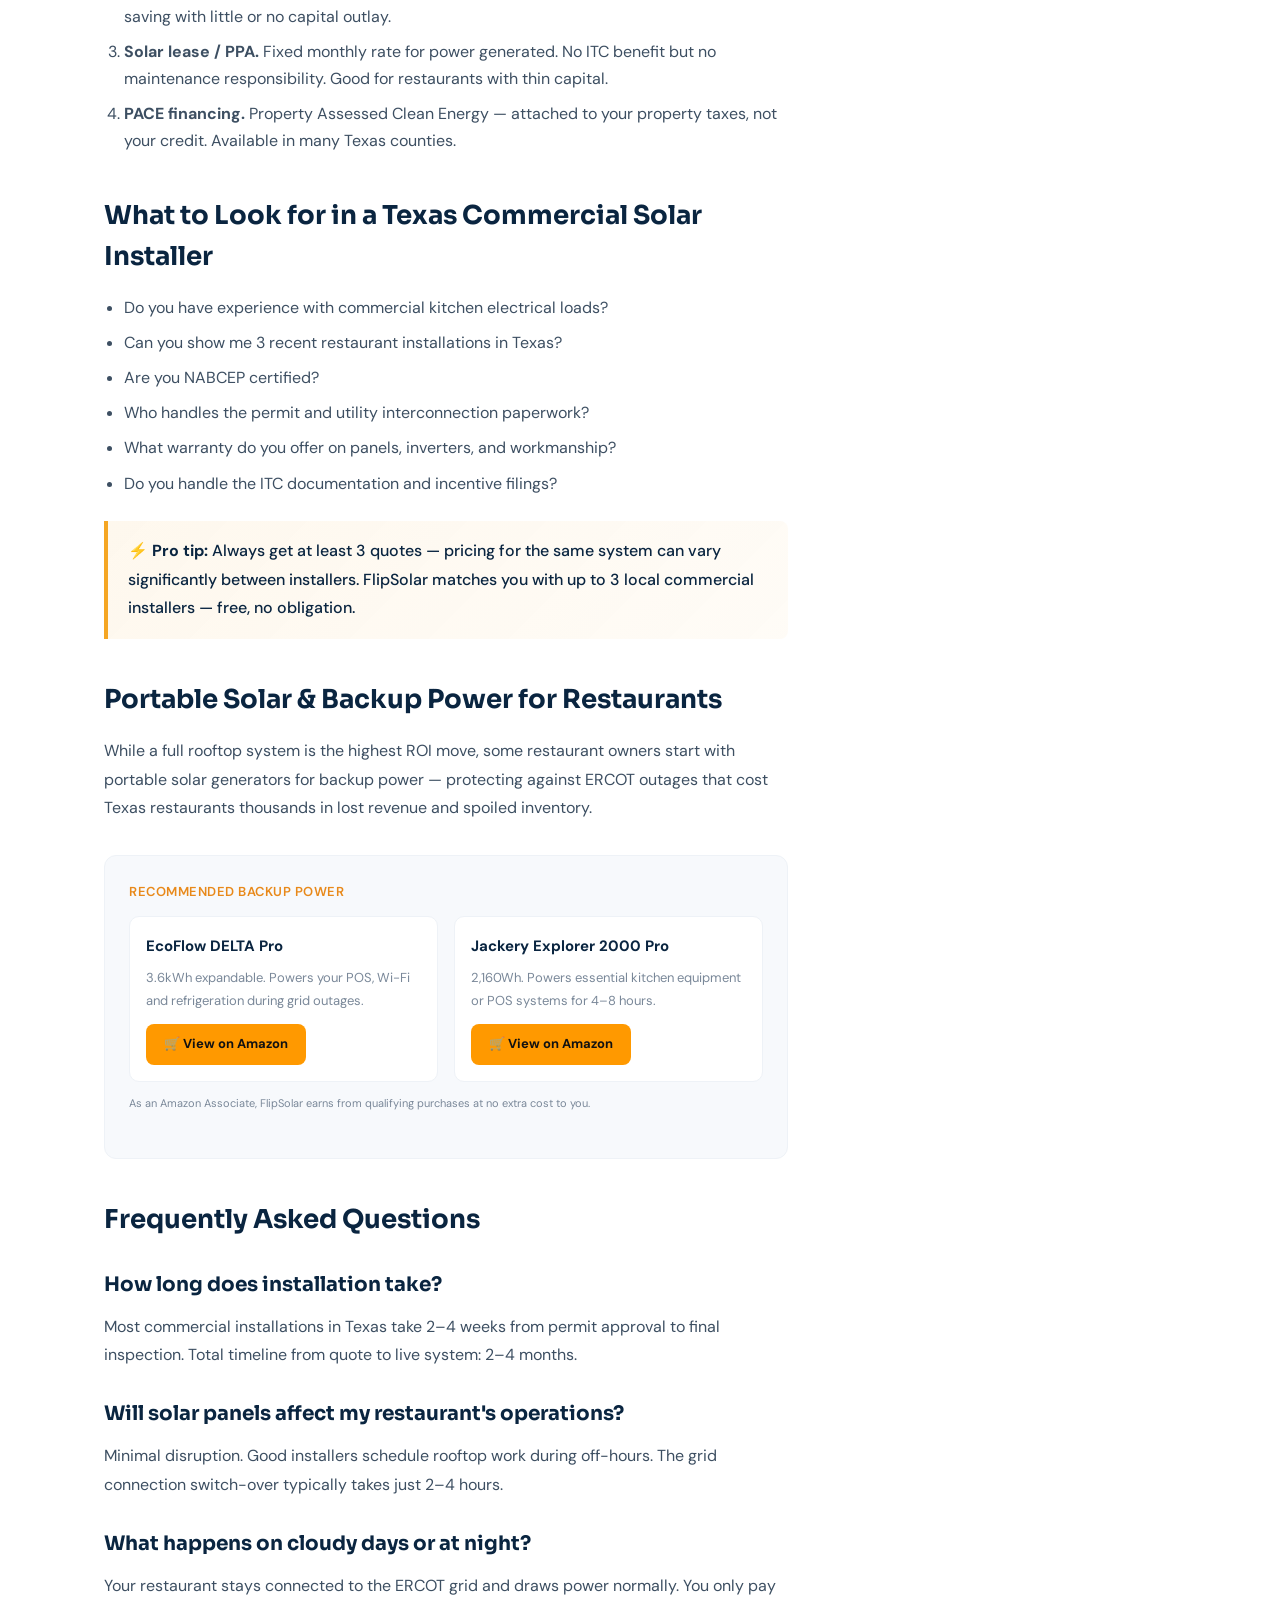
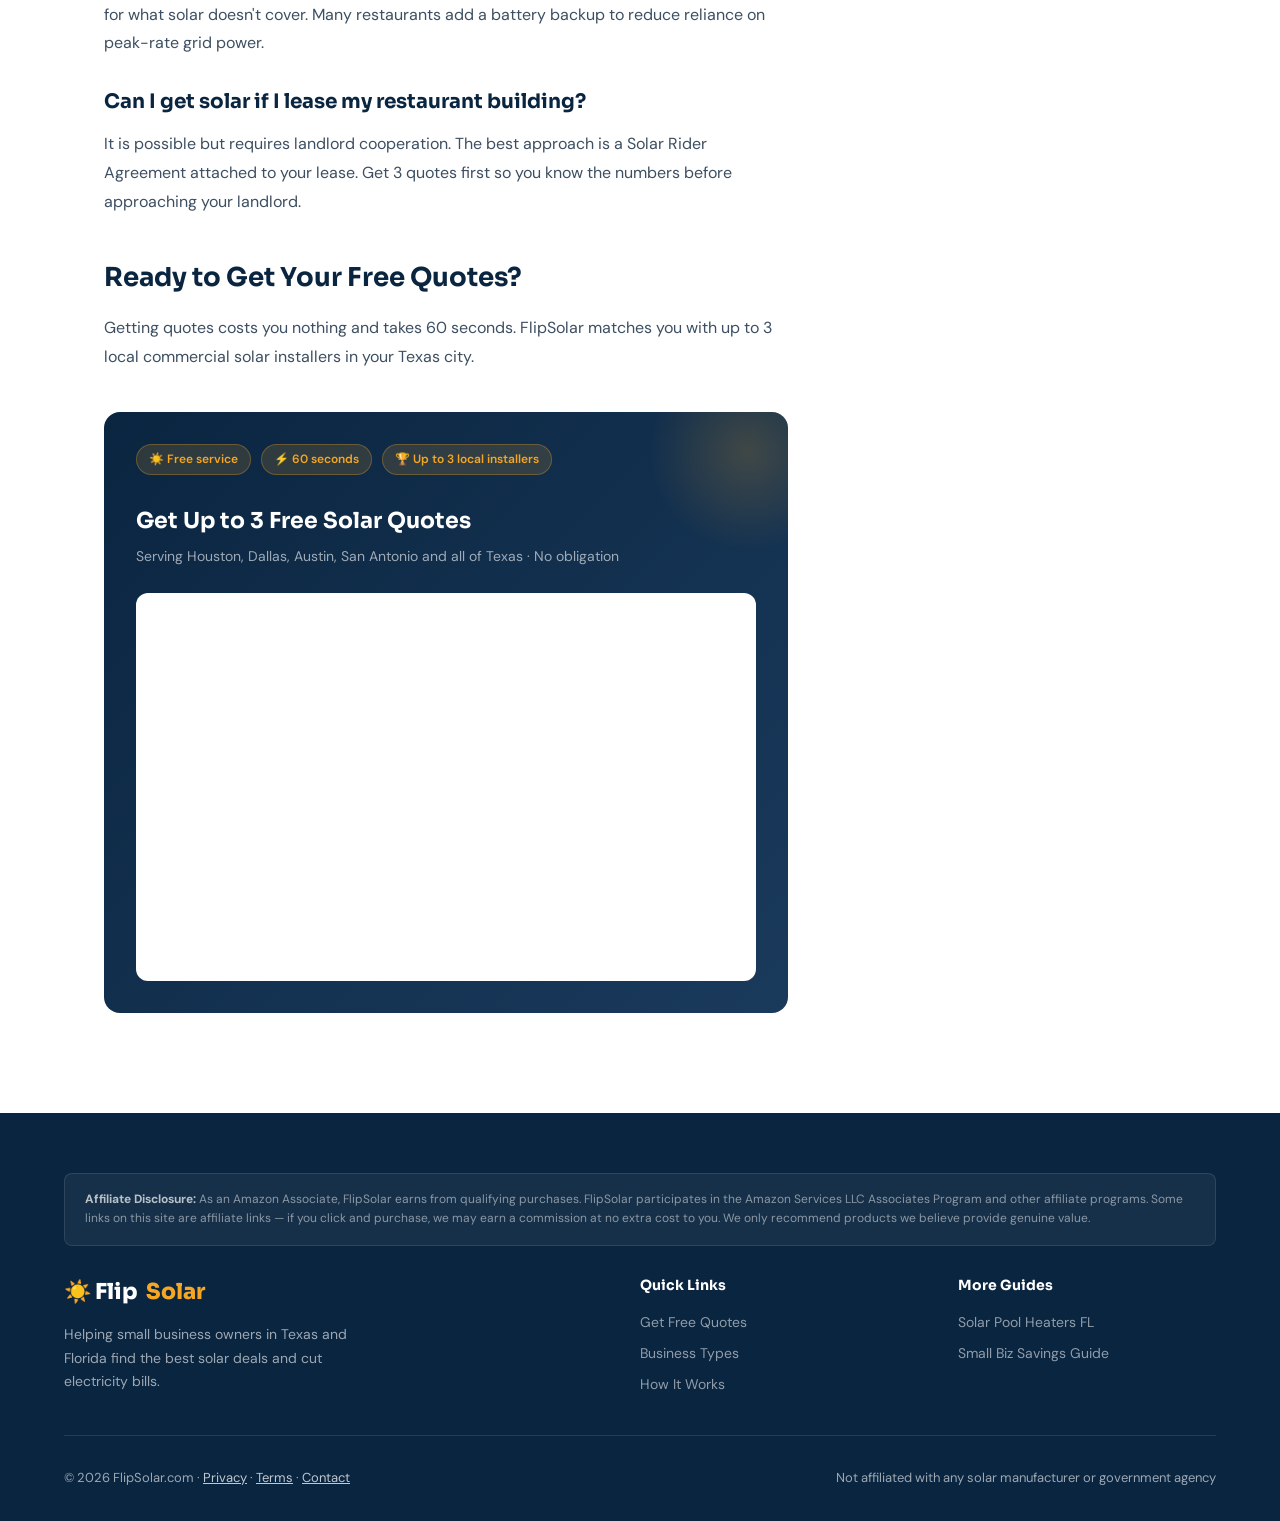
==== commit db6640c3: "Add files via upload" ====
--- a/blog/solar-panels-restaurants-texas.html
+++ b/blog/solar-panels-restaurants-texas.html
@@ -3,25 +3,28 @@
 <head>
   <meta charset="UTF-8" />
   <meta name="viewport" content="width=device-width, initial-scale=1.0" />
-  <title>Solar Panels for Restaurants in Texas: Full 2025 Guide | FlipSolar</title>
+  <title>Solar Panels for Restaurants in Texas: Full 2026 Guide | FlipSolar</title>
   <meta name="description" content="How much can a Texas restaurant save with solar panels? Real cost breakdowns, ROI timelines, the 30% federal tax credit, and how to get free quotes from local installers." />
   <meta name="keywords" content="solar panels for restaurants Texas, restaurant solar energy savings, commercial solar Texas, solar ROI restaurant, solar tax credit restaurant, Houston restaurant solar, Dallas solar panels business" />
   <meta name="robots" content="index, follow" />
   <link rel="canonical" href="https://flipsolar.com/blog/solar-panels-restaurants-texas.html" />
-  <meta property="og:title" content="Solar Panels for Restaurants in Texas: Full 2025 Guide" />
+  <meta property="og:title" content="Solar Panels for Restaurants in Texas: Full 2026 Guide" />
   <meta property="og:description" content="Real cost and savings numbers for Texas restaurant owners considering solar. 30% tax credit, payback period, and how to find the best local installer." />
   <meta property="og:url" content="https://flipsolar.com/blog/solar-panels-restaurants-texas.html" />
+  <meta property="og:image" content="https://flipsolar.com/images/og-image.png" />
+  <meta name="twitter:card" content="summary_large_image" />
+  <meta name="twitter:image" content="https://flipsolar.com/images/og-image.png" />
   <meta property="og:type" content="article" />
   <script type="application/ld+json">
   {
     "@context": "https://schema.org",
     "@type": "Article",
-    "headline": "Solar Panels for Restaurants in Texas: Full 2025 Guide",
+    "headline": "Solar Panels for Restaurants in Texas: Full 2026 Guide",
     "description": "How much can a Texas restaurant save with solar panels? Real cost breakdowns, ROI timelines, and the 30% federal tax credit explained.",
     "author": { "@type": "Organization", "name": "FlipSolar", "url": "https://flipsolar.com" },
     "publisher": { "@type": "Organization", "name": "FlipSolar", "url": "https://flipsolar.com" },
     "datePublished": "2025-06-01",
-    "dateModified": "2025-06-06",
+    "dateModified": "2026-10-28",
     "mainEntityOfPage": { "@type": "WebPage", "@id": "https://flipsolar.com/blog/solar-panels-restaurants-texas.html" }
   }
   </script>
@@ -30,9 +33,10 @@
     "@context": "https://schema.org",
     "@type": "FAQPage",
     "mainEntity": [
-      { "@type": "Question", "name": "How much do solar panels cost for a restaurant in Texas?", "acceptedAnswer": { "@type": "Answer", "text": "A typical restaurant solar system in Texas costs $40,000–$120,000 before incentives. After the 30% federal ITC, the net cost is $28,000–$84,000. Most restaurants see full payback in 3–5 years." } },
-      { "@type": "Question", "name": "How much can a Texas restaurant save with solar?", "acceptedAnswer": { "@type": "Answer", "text": "A restaurant paying $3,000/month in electricity can save $1,200–$1,800/month with solar. Annual savings of $14,000–$22,000 are common for mid-sized restaurants in Texas." } },
-      { "@type": "Question", "name": "Is there a tax credit for restaurant solar panels in Texas?", "acceptedAnswer": { "@type": "Answer", "text": "Yes. The federal ITC gives your business a 30% tax credit on the total installed cost. Texas also has no state income tax, which means you keep more of your savings." } }
+      {"@type": "Question", "name": "How long does installation take?", "acceptedAnswer": {"@type": "Answer", "text": "Most commercial installations in Texas take 2–4 weeks from permit approval to final inspection. Total timeline from quote to live system: 2–4 months."}},
+      {"@type": "Question", "name": "Will solar panels affect my restaurant's operations?", "acceptedAnswer": {"@type": "Answer", "text": "Minimal disruption. Good installers schedule rooftop work during off-hours. The grid connection switch-over typically takes just 2–4 hours."}},
+      {"@type": "Question", "name": "What happens on cloudy days or at night?", "acceptedAnswer": {"@type": "Answer", "text": "Your restaurant stays connected to the ERCOT grid and draws power normally. You only pay for what solar doesn't cover. Many restaurants add a battery backup to reduce reliance on peak-rate grid power."}},
+      {"@type": "Question", "name": "Can I get solar if I lease my restaurant building?", "acceptedAnswer": {"@type": "Answer", "text": "It is possible but requires landlord cooperation. The best approach is a Solar Rider Agreement attached to your lease. Get 3 quotes first so you know the numbers before approaching your landlord."}}
     ]
   }
   </script>
@@ -148,7 +152,7 @@
   <div class="nav-links">
     <a href="/#how-it-works">How It Works</a>
     <a href="/#businesses">Business Types</a>
-    <a href="/blog/solar-panels-restaurants-texas.html">Guides</a>
+    <a href="/#blog">Guides</a>
     <a href="/#get-quotes" class="nav-cta">Get Free Quotes</a>
   </div>
 </nav>
@@ -157,10 +161,10 @@
   <div class="breadcrumb" aria-label="Breadcrumb">
     <a href="/">Home</a> &rsaquo; <a href="/#blog">Guides</a> &rsaquo; Solar for Restaurants — Texas
   </div>
-  <h1>Solar Panels for Restaurants in Texas:<br/>The Complete 2025 Guide</h1>
+  <h1>Solar Panels for Restaurants in Texas:<br/>The Complete 2026 Guide</h1>
   <div class="article-meta">
     <span>☀️ FlipSolar Editorial Team</span>
-    <span>📅 Updated June 2025</span>
+    <span>📅 Updated October 2026</span>
     <span>⏱️ 8 min read</span>
     <span>🤠 Texas</span>
   </div>
@@ -171,57 +175,59 @@
 
     <p>If you own or operate a restaurant in Texas, electricity is almost certainly one of your top three operating costs. Between commercial HVAC, kitchen equipment, refrigeration, and lighting, a mid-sized Texas restaurant burns through $2,000–$5,000 in electricity every single month.</p>
 
-    <p>Solar panels can cut that bill by 40–70%. And with the 30% federal tax credit still available through 2032, there has never been a better time for Texas restaurant owners to make the switch.</p>
-
-    <p>This guide covers everything — real cost numbers, realistic savings, the tax credit, payback timeline, and how to avoid the installers who will waste your time.</p>
+    <p>Solar can cut that bill significantly. And the 30% federal tax credit is still available — but under current law only for systems placed in service by December 31, 2027 (unless construction began by July 4, 2026) — so timing matters for Texas restaurant owners.</p>
+
+    <p>This guide covers everything — illustrative cost numbers, realistic savings, the tax credit, payback timelines, and how to avoid the installers who will waste your time.</p>
 
     <div class="callout">
-      <p>💡 <strong>Bottom line upfront:</strong> A Texas restaurant paying $3,000/month in electricity will typically save $1,200–$1,800/month after going solar, with a full payback in 3–5 years and 20+ years of near-free electricity after that.</p>
+      <p>💡 <strong>Bottom line upfront:</strong> A Texas restaurant paying $3,000/month can offset a large share of that bill with solar. On bill savings plus the 30% ITC alone, simple payback typically works out to roughly 8–12 years — and can be shorter with depreciation, financing and higher local rates. Pricing and savings vary by site, so compare quotes.</p>
     </div>
 
     <h2>Why Texas Restaurants Are Ideal Solar Candidates</h2>
-    <p>Texas is the #1 state in the country for new solar capacity added in 2025. There are three reasons restaurants specifically are such strong solar candidates:</p>
+    <p>Texas was the #1 state in the country for new solar capacity added in 2025, according to SEIA and Wood Mackenzie. There are three reasons restaurants specifically are such strong solar candidates:</p>
     <ul>
       <li><strong>High daytime energy consumption.</strong> Restaurants run heavy loads during daylight hours — exactly when solar produces the most power. Your lunch and dinner prep, HVAC and refrigeration all run while the sun is up.</li>
       <li><strong>Large roof or parking area.</strong> Most Texas restaurant buildings have flat commercial roofs or adjacent land ideal for a ground-mounted array.</li>
-      <li><strong>Rising electricity rates.</strong> ERCOT commercial rates have risen 18% over the past 3 years. Solar locks in your energy cost before the next hike.</li>
+      <li><strong>Rising electricity rates.</strong> Commercial electricity costs can climb over time. Solar fixes the cost of the portion of your usage it covers.</li>
     </ul>
 
     <h2>How Much Does Solar Cost for a Texas Restaurant?</h2>
-    <p>System cost depends on your monthly electricity consumption. Here is a real breakdown by restaurant size:</p>
-    <ul>
-      <li><strong>Small café / QSR (bill: $1,000–$2,000/mo):</strong> System size 20–40kW · Cost before incentives: $40,000–$80,000 · After 30% ITC: $28,000–$56,000</li>
-      <li><strong>Mid-size restaurant (bill: $2,000–$4,000/mo):</strong> System size 40–80kW · Cost before incentives: $80,000–$160,000 · After 30% ITC: $56,000–$112,000</li>
-      <li><strong>Large restaurant / chain (bill: $4,000–$8,000/mo):</strong> System size 80–160kW · Cost before incentives: $160,000–$320,000 · After 30% ITC: $112,000–$224,000</li>
-    </ul>
+    <p>System cost depends on how much of your bill you want to offset — and how much roof or land you have. These figures are illustrative. They assume about 10¢/kWh, roughly 1,500 kWh produced per kW per year, an installed cost of $1.80–$2.55 per watt, and a system sized to offset about 70% of the bill.</p>
+<ul>
+<li><strong>Small café / QSR (bill: $1,500/mo):</strong> ~85 kW · Before incentives: $150,000–$215,000 · After 30% ITC: $105,000–$150,000</li>
+<li><strong>Mid-size restaurant (bill: $3,000/mo):</strong> ~170 kW · Before incentives: $300,000–$430,000 · After 30% ITC: $210,000–$300,000</li>
+<li><strong>Large restaurant (bill: $6,000/mo):</strong> ~335 kW · Before incentives: $605,000–$855,000 · After 30% ITC: $425,000–$600,000</li>
+</ul>
+<div class="callout">
+<p>📍 <strong>Roof space matters:</strong> A system this size needs roughly 60 sq ft per kW (about 10,000 sq ft for 170 kW). Many restaurants can only host a smaller system, which costs proportionally less and offsets a smaller share of the bill.</p>
+</div>
 
     <div class="callout">
-      <p>📌 <strong>Important:</strong> These are pre-financing numbers. Many Texas restaurants finance solar with $0 down through a solar loan, meaning they pay less per month than their current electricity bill from day one — with no capital outlay.</p>
+      <p>📌 <strong>Important:</strong> These are pre-financing numbers. Many Texas restaurants finance solar with little or no money down through a solar loan; depending on the terms, the monthly payment may be lower than the bill it replaces.</p>
     </div>
 
     <h2>The 30% Federal Investment Tax Credit (ITC)</h2>
-    <ul>
-      <li>Your business gets a <strong>30% tax credit</strong> on the total installed cost — not a deduction, a direct credit against your tax bill.</li>
-      <li>If your system costs $100,000, you get <strong>$30,000 back from the IRS</strong>.</li>
-      <li>Texas has no state income tax, so every dollar of federal savings goes straight to your bottom line.</li>
-      <li>The ITC is available through 2032 at the full 30% rate. It steps down after that.</li>
-      <li>You can also use <strong>bonus depreciation</strong> to write off up to 60% of the remaining system cost in year one.</li>
-    </ul>
-
-    <h2>Real Savings: What Texas Restaurants Actually Save</h2>
-    <ul>
-      <li>Monthly electricity bill before solar: <strong>$3,000</strong></li>
-      <li>Solar system size: 60kW · System cost before ITC: <strong>$120,000</strong></li>
-      <li>After 30% ITC: <strong>$84,000 net cost</strong></li>
-      <li>Monthly bill after solar: <strong>$600–$900</strong> (remaining grid usage at night)</li>
-      <li>Monthly savings: <strong>$2,100–$2,400</strong> · Annual savings: <strong>$25,000–$29,000</strong></li>
-      <li>Full payback period: <strong>3–4 years</strong> · 25-year total savings: <strong>$500,000+</strong></li>
-    </ul>
+<ul>
+<li>Your business may claim a <strong>30% tax credit</strong> on the installed cost of a qualifying system — a credit against tax owed, not a deduction.</li>
+<li>On a $100,000 system, that is up to <strong>$30,000</strong> off your federal tax bill. Because it reduces taxes you owe, you need tax liability to use it.</li>
+<li><strong>Timing matters.</strong> Under current law (the One Big Beautiful Bill Act of 2025), a system that did not begin construction by July 4, 2026 must be placed in service by December 31, 2027 to qualify. Projects that began construction by July 4, 2026 have longer to finish.</li>
+<li>Depreciation rules for solar, including bonus depreciation, have also changed recently. Ask your tax advisor what applies to you.</li>
+<li>This is general information, not tax advice.</li>
+</ul>
+
+    <h2>An Illustrative Example</h2>
+<p>Assumptions: about 10¢/kWh, about 1,500 kWh produced per kW per year, $1.80–$2.55 per watt installed, the 30% ITC applied, and no depreciation or financing effects.</p>
+<ul>
+<li>Monthly electricity bill before solar: <strong>$3,000</strong> (about 30,000 kWh).</li>
+<li><strong>Roof-limited system, 60 kW:</strong> costs about $108,000–$153,000 before incentives ($76,000–$107,000 after the ITC), produces about 90,000 kWh a year and saves roughly <strong>$9,000 a year</strong> (about 25% of the bill) — a simple payback of roughly 8–12 years.</li>
+<li><strong>Large-roof system, 170 kW:</strong> costs about $300,000–$430,000 before incentives ($210,000–$300,000 after the ITC), offsets about 70% of the bill and saves roughly <strong>$25,000 a year</strong> — also roughly 8–12 years.</li>
+<li>Faster paybacks are possible with higher electricity rates, depreciation, lower installed costs or favorable financing; slower paybacks are possible if your system costs more or your usage is lower. Your quotes will tell you.</li>
+</ul>
 
     <h2>Solar Financing Options for Texas Restaurants</h2>
     <ol>
-      <li><strong>Cash purchase.</strong> Best long-term ROI. You own the system outright and claim the full ITC. Payback in 3–5 years, then 20+ years of near-free power.</li>
-      <li><strong>Solar loan ($0 down).</strong> Most popular option. Monthly loan payment is less than your current electricity bill — immediate net savings with no capital outlay.</li>
+      <li><strong>Cash purchase.</strong> Best long-term ROI. You own the system outright and claim the full ITC. Payback depends on your rates, system cost and tax situation — then 20+ years of low-cost power.</li>
+      <li><strong>Solar loan (low or no money down).</strong> A common option. Depending on the terms, the monthly payment may be close to or below your current electricity bill, so you can start saving with little or no capital outlay.</li>
       <li><strong>Solar lease / PPA.</strong> Fixed monthly rate for power generated. No ITC benefit but no maintenance responsibility. Good for restaurants with thin capital.</li>
       <li><strong>PACE financing.</strong> Property Assessed Clean Energy — attached to your property taxes, not your credit. Available in many Texas counties.</li>
     </ol>
@@ -237,7 +243,7 @@
     </ul>
 
     <div class="callout">
-      <p>⚡ <strong>Pro tip:</strong> Always get at least 3 quotes. Prices for the same system can vary by 20–30% between installers in the same city. FlipSolar matches you with 3 vetted commercial installers — free, no obligation.</p>
+      <p>⚡ <strong>Pro tip:</strong> Always get at least 3 quotes — pricing for the same system can vary significantly between installers. FlipSolar matches you with up to 3 local commercial installers — free, no obligation.</p>
     </div>
 
     <h2>Portable Solar &amp; Backup Power for Restaurants</h2>
@@ -249,15 +255,15 @@
         <div style="background:white;border-radius:10px;padding:16px;border:1px solid var(--grey-100);">
           <p style="font-size:15px;font-weight:700;color:var(--sky);margin-bottom:6px;">EcoFlow DELTA Pro</p>
           <p style="font-size:13px;color:var(--grey-500);margin-bottom:12px;">3.6kWh expandable. Powers your POS, Wi-Fi and refrigeration during grid outages.</p>
-          <a href="https://www.amazon.com/dp/B09STZTLGN?tag=YOUR_AFFILIATE_TAG" style="display:inline-block;background:#FF9900;color:#111;font-weight:700;font-size:13px;padding:10px 18px;border-radius:8px;text-decoration:none;" target="_blank" rel="noopener sponsored">🛒 View on Amazon</a>
+          <a href="https://www.amazon.com/dp/B0C1Z4GLKS?tag=flipsolar-20" style="display:inline-block;background:#FF9900;color:#111;font-weight:700;font-size:13px;padding:10px 18px;border-radius:8px;text-decoration:none;" target="_blank" rel="noopener sponsored">🛒 View on Amazon</a>
         </div>
         <div style="background:white;border-radius:10px;padding:16px;border:1px solid var(--grey-100);">
           <p style="font-size:15px;font-weight:700;color:var(--sky);margin-bottom:6px;">Jackery Explorer 2000 Pro</p>
           <p style="font-size:13px;color:var(--grey-500);margin-bottom:12px;">2,160Wh. Powers essential kitchen equipment or POS systems for 4–8 hours.</p>
-          <a href="https://www.amazon.com/dp/B09MWZXKQS?tag=YOUR_AFFILIATE_TAG" style="display:inline-block;background:#FF9900;color:#111;font-weight:700;font-size:13px;padding:10px 18px;border-radius:8px;text-decoration:none;" target="_blank" rel="noopener sponsored">🛒 View on Amazon</a>
+          <a href="https://www.amazon.com/dp/B0B8ZLZ53M?tag=flipsolar-20" style="display:inline-block;background:#FF9900;color:#111;font-weight:700;font-size:13px;padding:10px 18px;border-radius:8px;text-decoration:none;" target="_blank" rel="noopener sponsored">🛒 View on Amazon</a>
         </div>
       </div>
-      <p style="font-size:11px;color:var(--grey-500);margin-top:12px;">* FlipSolar earns a small commission from Amazon purchases at no extra cost to you.</p>
+      <p style="font-size:11px;color:var(--grey-500);margin-top:12px;">As an Amazon Associate, FlipSolar earns from qualifying purchases at no extra cost to you.</p>
     </div>
 
     <h2>Frequently Asked Questions</h2>
@@ -274,16 +280,16 @@
     <p>It is possible but requires landlord cooperation. The best approach is a Solar Rider Agreement attached to your lease. Get 3 quotes first so you know the numbers before approaching your landlord.</p>
 
     <h2>Ready to Get Your Free Quotes?</h2>
-    <p>Getting quotes costs you nothing and takes 60 seconds. FlipSolar matches you with up to 3 vetted commercial solar installers in your Texas city who specialise in restaurant installations.</p>
+    <p>Getting quotes costs you nothing and takes 60 seconds. FlipSolar matches you with up to 3 local commercial solar installers in your Texas city.</p>
 
     <!-- ═══ STYLED TALLY EMBED ═══ -->
     <div class="article-tally-box">
       <div class="atb-badges">
         <span class="atb-badge">☀️ Free service</span>
         <span class="atb-badge">⚡ 60 seconds</span>
-        <span class="atb-badge">🏆 3 verified installers</span>
+        <span class="atb-badge">🏆 Up to 3 local installers</span>
       </div>
-      <h3>Get Your 3 Free Solar Quotes</h3>
+      <h3>Get Up to 3 Free Solar Quotes</h3>
       <p class="atb-sub">Serving Houston, Dallas, Austin, San Antonio and all of Texas · No obligation</p>
 
       <div class="tally-inner-wrap">
@@ -321,20 +327,21 @@
       <h4>⚡ Quick Numbers</h4>
       <div style="display:flex;flex-direction:column;gap:10px;">
         <div style="display:flex;justify-content:space-between;font-size:13px;padding:8px 0;border-bottom:1px solid var(--grey-100);"><span style="color:var(--grey-500)">Federal Tax Credit</span><strong style="color:var(--grass)">30%</strong></div>
-        <div style="display:flex;justify-content:space-between;font-size:13px;padding:8px 0;border-bottom:1px solid var(--grey-100);"><span style="color:var(--grey-500)">Avg bill reduction</span><strong style="color:var(--grass)">40–60%</strong></div>
-        <div style="display:flex;justify-content:space-between;font-size:13px;padding:8px 0;border-bottom:1px solid var(--grey-100);"><span style="color:var(--grey-500)">Payback period</span><strong>3–5 years</strong></div>
+        <div style="display:flex;justify-content:space-between;font-size:13px;padding:8px 0;border-bottom:1px solid var(--grey-100);"><span style="color:var(--grey-500)">Potential bill reduction</span><strong style="color:var(--grass)">Up to 60%</strong></div>
+        <div style="display:flex;justify-content:space-between;font-size:13px;padding:8px 0;border-bottom:1px solid var(--grey-100);"><span style="color:var(--grey-500)">Est. payback (varies)</span><strong>5–12 years</strong></div>
         <div style="display:flex;justify-content:space-between;font-size:13px;padding:8px 0;border-bottom:1px solid var(--grey-100);"><span style="color:var(--grey-500)">Panel lifespan</span><strong>25–30 years</strong></div>
-        <div style="display:flex;justify-content:space-between;font-size:13px;padding:8px 0;"><span style="color:var(--grey-500)">ITC available until</span><strong>2032</strong></div>
+        <div style="display:flex;justify-content:space-between;font-size:13px;padding:8px 0;"><span style="color:var(--grey-500)">ITC: in service by</span><strong>Dec 31, 2027*</strong></div>
       </div>
+      <p style="font-size:11px;color:var(--grey-500);margin:10px 0 0;line-height:1.5;">*For projects that did not begin construction by July 4, 2026; earlier-started projects have longer. Estimates only — not tax advice.</p>
     </div>
     <div class="sidebar-card">
       <h4>☀️ Get Free Quotes</h4>
-      <p style="font-size:13px;color:var(--grey-500);margin-bottom:16px;">Compare 3 local installers. Takes 60 seconds. No obligation.</p>
+      <p style="font-size:13px;color:var(--grey-500);margin-bottom:16px;">Compare up to 3 local installers. Takes about 60 seconds. No obligation.</p>
       <a href="/#get-quotes" style="display:block;text-align:center;background:var(--sun);color:var(--sky);font-family:'Sora',sans-serif;font-weight:700;padding:14px;border-radius:10px;text-decoration:none;font-size:15px;">Get My Free Quotes →</a>
     </div>
     <div class="sidebar-card">
       <h4>📚 Related Guides</h4>
-      <a href="/blog/solar-pool-heater-florida-2025.html" style="font-size:13px;color:var(--sky);text-decoration:none;padding:8px 0;border-bottom:1px solid var(--grey-100);display:block;">🏊 Solar Pool Heaters — Florida 2025 →</a>
+      <a href="/blog/solar-pool-heater-florida-2026.html" style="font-size:13px;color:var(--sky);text-decoration:none;padding:8px 0;border-bottom:1px solid var(--grey-100);display:block;">🏊 Solar Pool Heaters — Florida 2026 →</a>
       <a href="/blog/solar-savings-small-business.html" style="font-size:13px;color:var(--sky);text-decoration:none;padding:8px 0;display:block;">💰 Small Business Solar Savings Calculator →</a>
     </div>
   </aside>
@@ -343,7 +350,7 @@
 <!-- ═══ FOOTER ═══ -->
 <footer>
   <div class="affiliate-disclosure">
-    <strong style="color:rgba(255,255,255,0.7)">Affiliate Disclosure:</strong> FlipSolar participates in the Amazon Services LLC Associates Program and other affiliate programs. Some links on this site are affiliate links — if you click and purchase, we may earn a commission at no extra cost to you. We only recommend products we believe provide genuine value.
+    <strong style="color:rgba(255,255,255,0.7)">Affiliate Disclosure:</strong> As an Amazon Associate, FlipSolar earns from qualifying purchases. FlipSolar participates in the Amazon Services LLC Associates Program and other affiliate programs. Some links on this site are affiliate links — if you click and purchase, we may earn a commission at no extra cost to you. We only recommend products we believe provide genuine value.
   </div>
   <div class="footer-top">
     <div>
@@ -361,13 +368,13 @@
     <div>
       <h4>More Guides</h4>
       <ul>
-        <li><a href="/blog/solar-pool-heater-florida-2025.html">Solar Pool Heaters FL</a></li>
+        <li><a href="/blog/solar-pool-heater-florida-2026.html">Solar Pool Heaters FL</a></li>
         <li><a href="/blog/solar-savings-small-business.html">Small Biz Savings Guide</a></li>
       </ul>
     </div>
   </div>
   <div class="footer-bottom">
-    <span>© 2025 FlipSolar.com</span>
+    <span>© 2026 FlipSolar.com · <a href="/privacy.html">Privacy</a> · <a href="/terms.html">Terms</a> · <a href="/contact.html">Contact</a></span>
     <span>Not affiliated with any solar manufacturer or government agency</span>
   </div>
 </footer>
--- a/css/style.css
+++ b/css/style.css
@@ -869,7 +869,7 @@
   .products-grid { grid-template-columns: 1fr; }
   .blog-grid { grid-template-columns: 1fr; }
   .footer-top { grid-template-columns: 1fr; gap: 32px; }
-  .article-layout { grid-template-columns: 1fr; }
+  .article-layout { grid-template-columns: minmax(0, 1fr); }
   .nav-links { display: none; }
 }
 
@@ -877,3 +877,37 @@
   .biz-grid { grid-template-columns: 1fr; }
   .hero-stats { flex-wrap: wrap; gap: 20px; }
 }
+
+/* ── Added pre-launch: footnotes, form fallback/consent, footer legal, legal pages ── */
+.hero-footnote { font-size: 12px; line-height: 1.5; color: rgba(255,255,255,0.6); margin-top: 18px; max-width: 520px; }
+.hero-footnote a { color: inherit; text-decoration: underline; }
+.biz-footnote { font-size: 13px; color: var(--grey-500); text-align: center; margin: 24px auto 0; max-width: 720px; }
+.form-fallback, .form-consent { font-size: 12.5px; line-height: 1.5; color: var(--grey-500); text-align: center; margin: 10px 0 0; }
+.form-consent { margin-bottom: 4px; }
+.form-fallback a, .form-consent a { color: inherit; text-decoration: underline; }
+.footer-bottom { flex-wrap: wrap; gap: 10px 24px; }
+.footer-bottom a { color: rgba(255,255,255,0.75); text-decoration: underline; }
+.footer-bottom a:hover { color: var(--sun); }
+footer ul li { font-size: 14px; line-height: 1.5; }
+footer ul li strong { color: rgba(255,255,255,0.8); font-weight: 600; }
+:focus-visible { outline: 3px solid var(--sun); outline-offset: 2px; }
+
+.legal-hero { background: linear-gradient(160deg, var(--sky) 0%, var(--sky-mid) 100%); color: #fff; padding: 56px 5% 40px; }
+.legal-hero h1 { font-family: 'Sora', sans-serif; font-size: clamp(28px, 4vw, 40px); margin: 0 0 8px; }
+.legal-hero p { margin: 0; color: rgba(255,255,255,0.7); font-size: 14px; }
+.legal-body { max-width: 780px; margin: 0 auto; padding: 40px 5% 72px; line-height: 1.75; color: var(--sky); }
+.legal-body h2 { font-family: 'Sora', sans-serif; font-size: 20px; margin: 36px 0 10px; }
+.legal-body p, .legal-body li { font-size: 16px; }
+.legal-body ul { padding-left: 22px; }
+.legal-body a { color: var(--sun-deep); }
+.thanks-steps { counter-reset: s; list-style: none; padding: 0; }
+.thanks-steps li { counter-increment: s; position: relative; padding: 4px 0 18px 52px; }
+.thanks-steps li::before { content: counter(s); position: absolute; left: 0; top: 0; width: 36px; height: 36px; border-radius: 50%; background: var(--sun); color: var(--sky); font-weight: 800; display: flex; align-items: center; justify-content: center; }
+.btn-row { display: flex; flex-wrap: wrap; gap: 12px; margin-top: 24px; }
+
+/* Guides: let grid children shrink; keep calculator readable on narrow phones */
+.article-body { min-width: 0; overflow-wrap: break-word; }
+@media (max-width: 480px) {
+  .calc-results { grid-template-columns: 1fr; }
+  .article-body .calc-box { padding: 24px 18px; }
+}
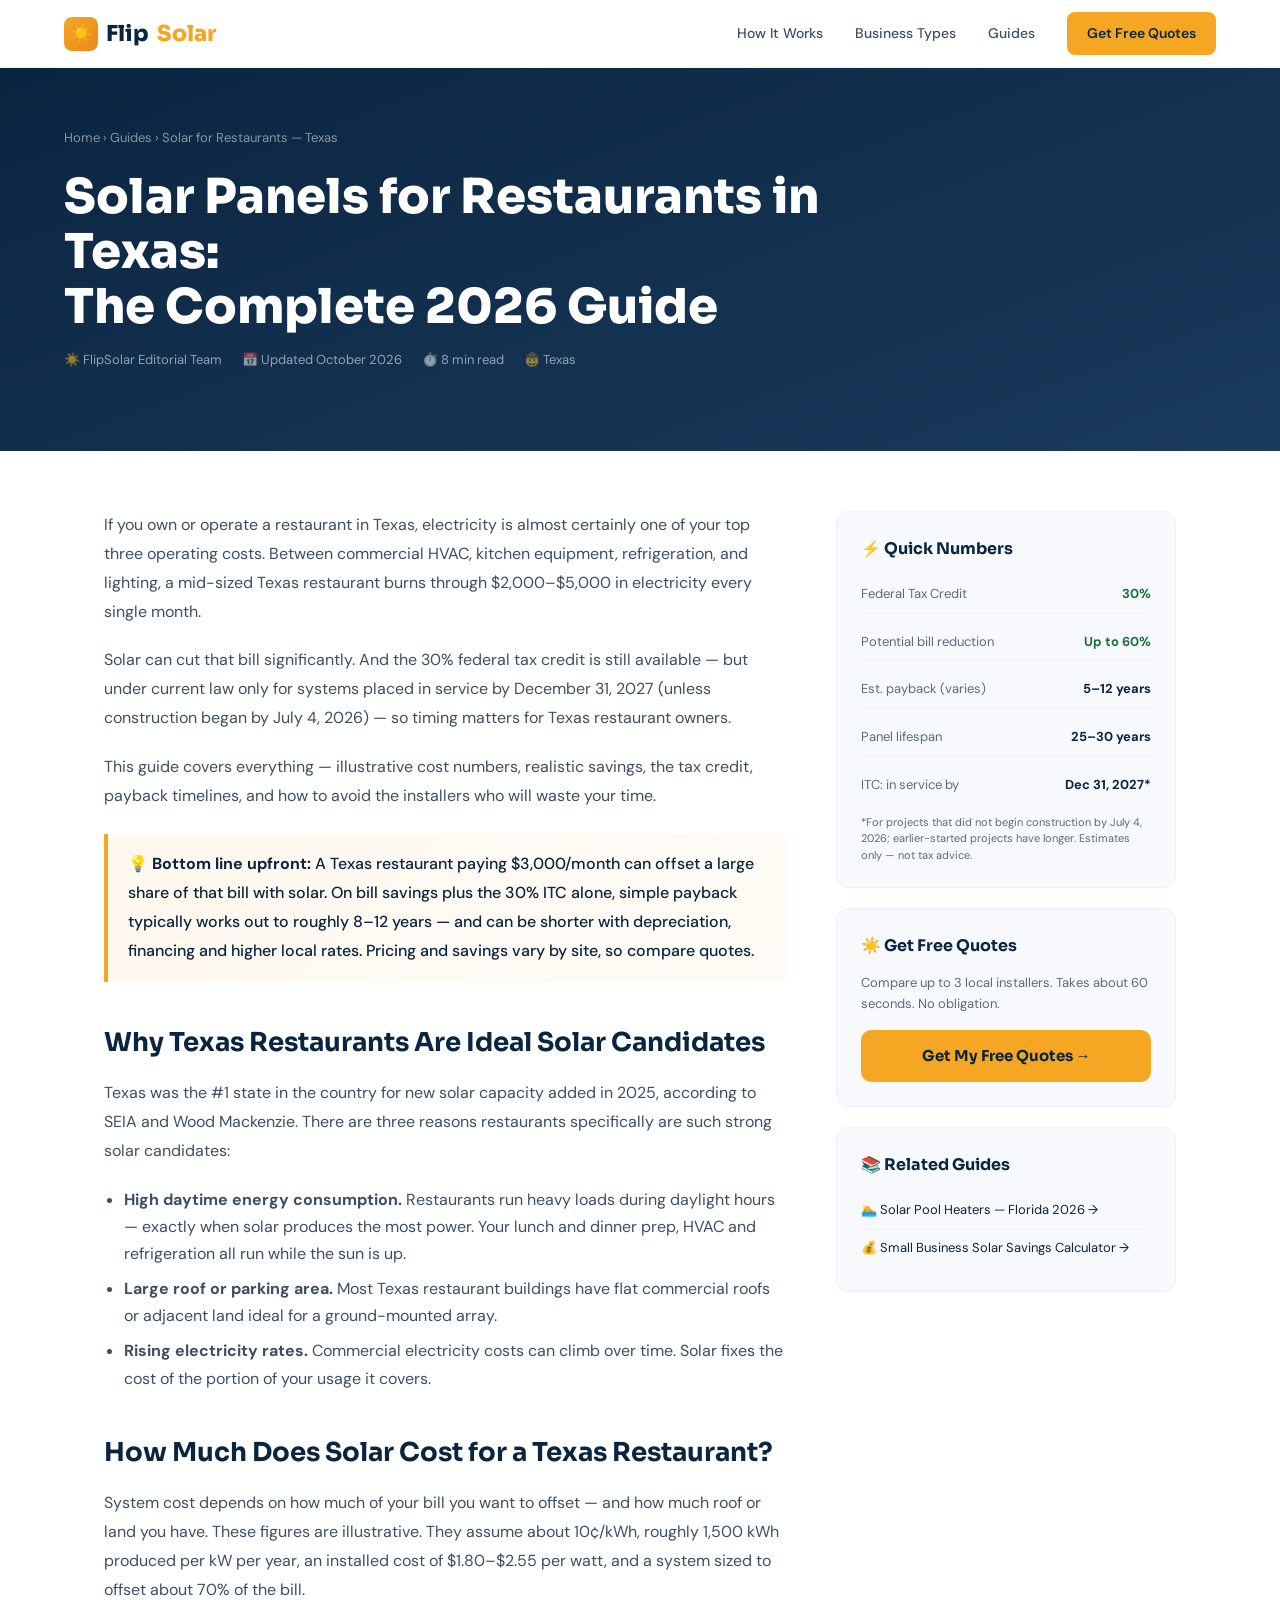
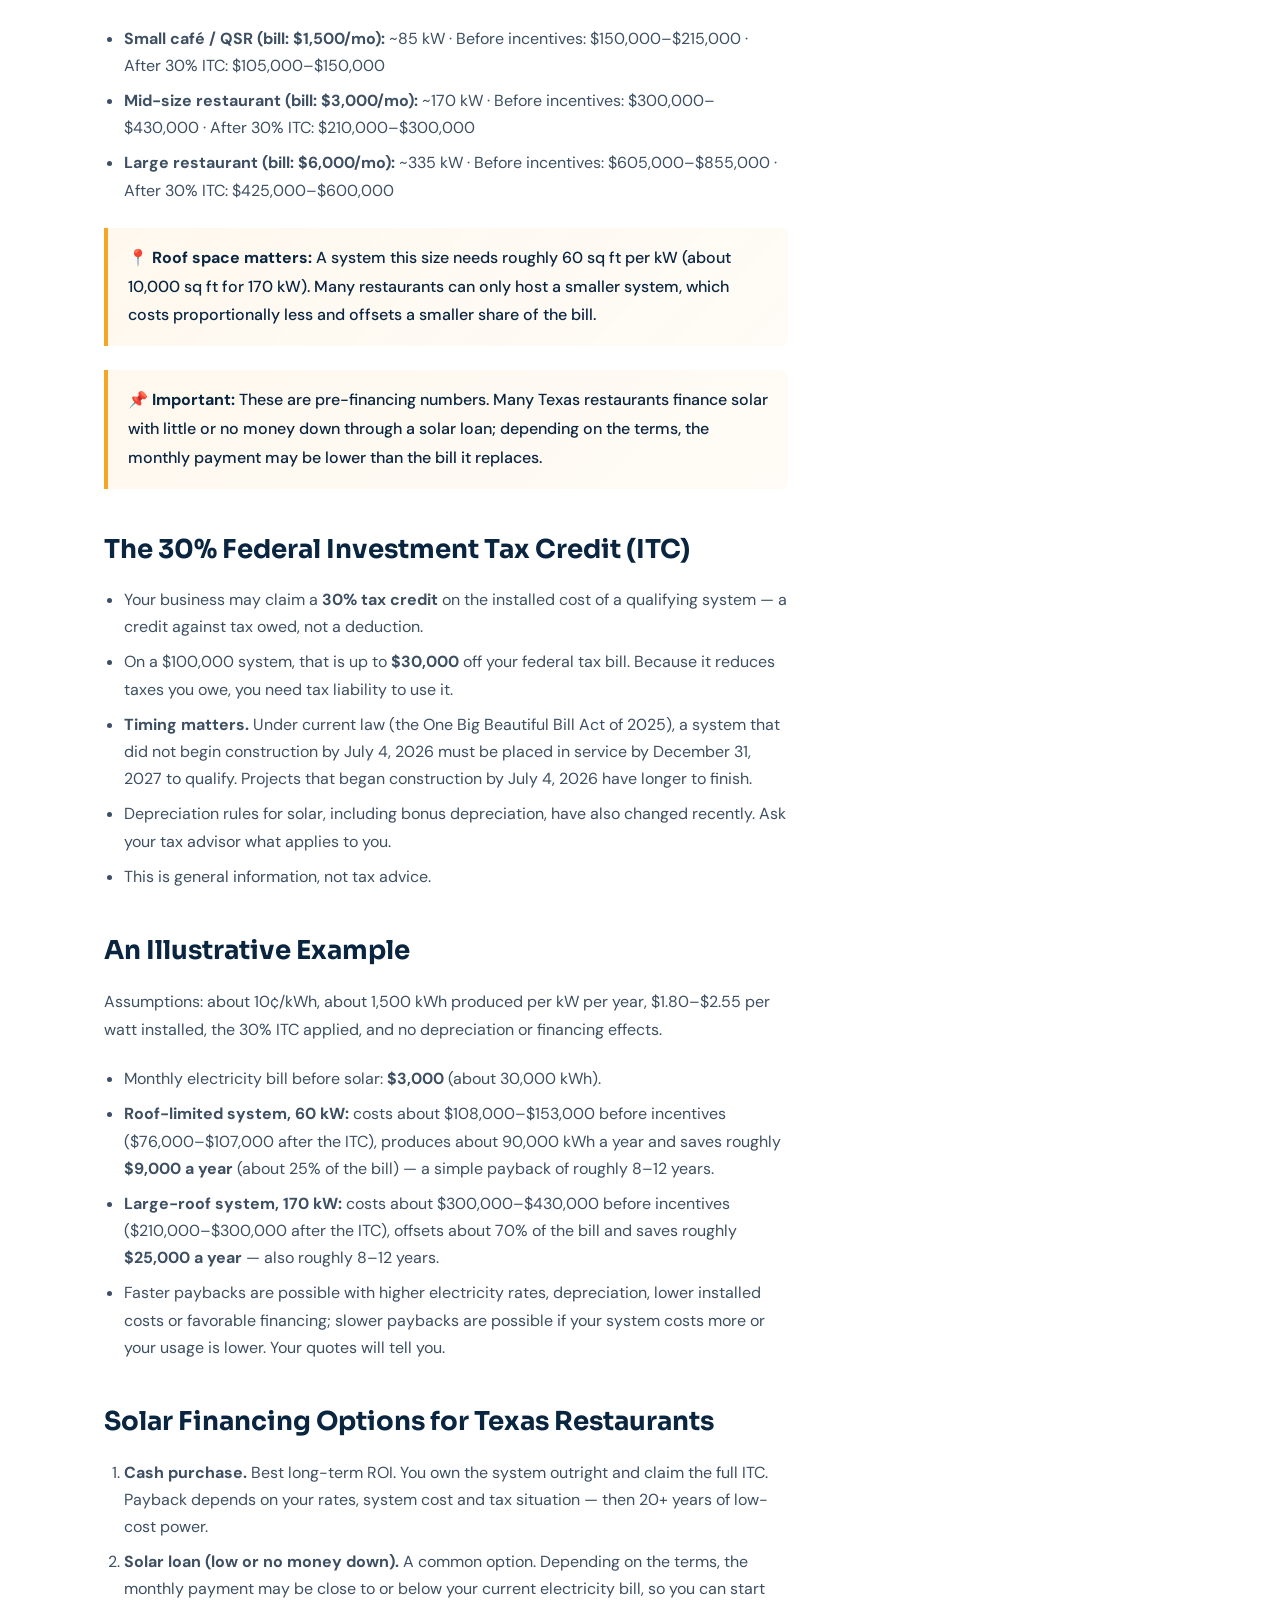
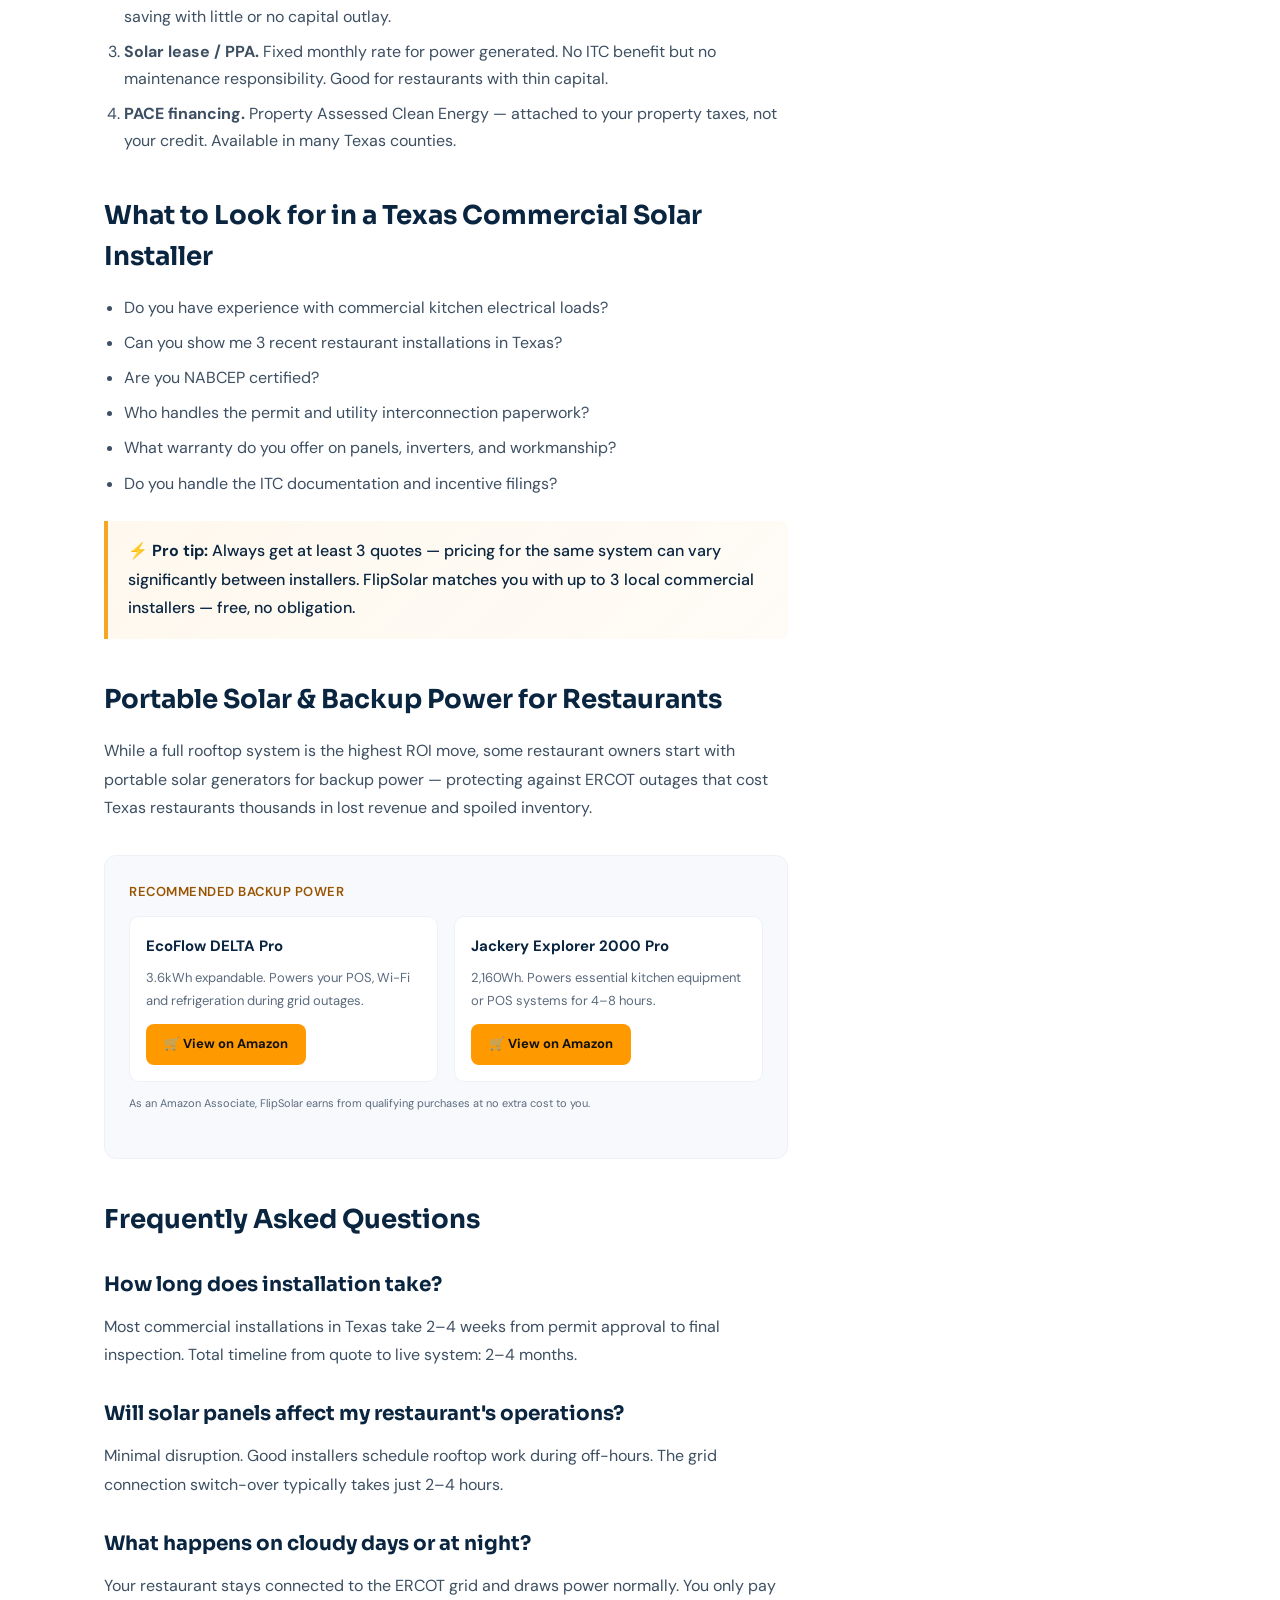
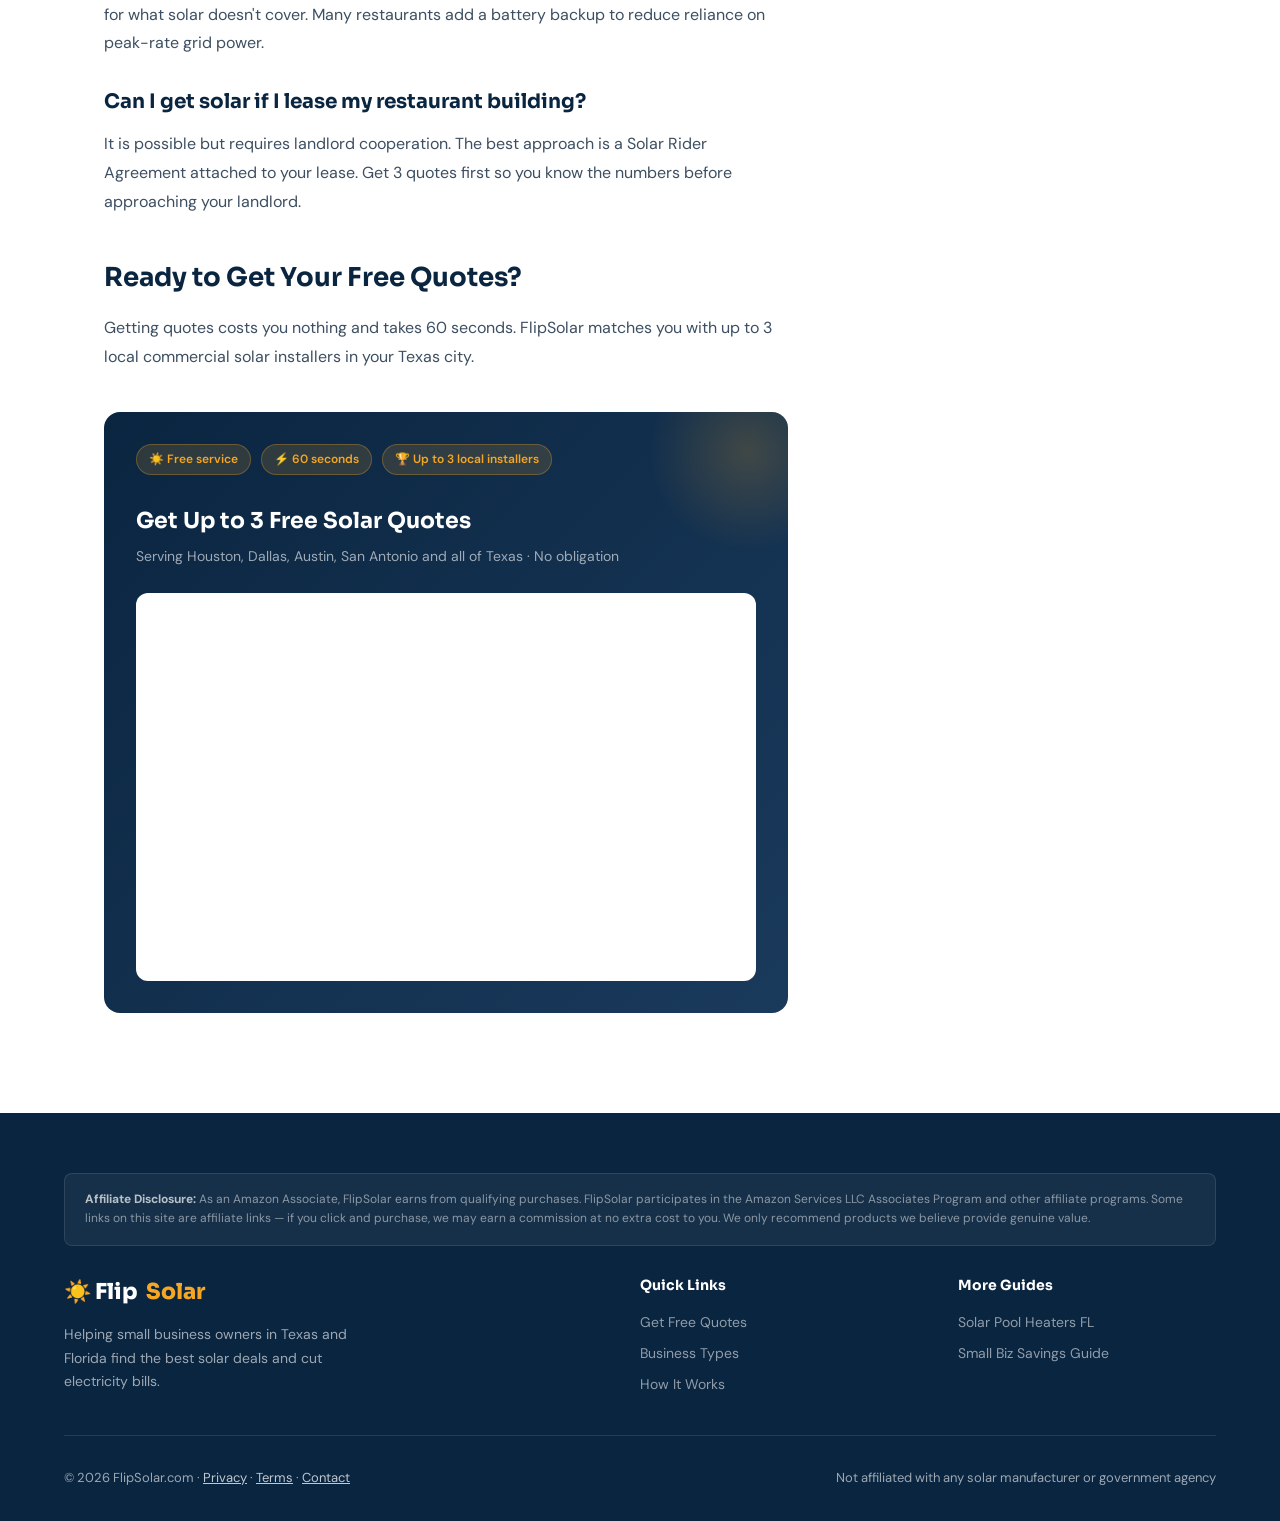
==== commit 6652830a: "Add files via upload" ====
--- a/blog/solar-panels-restaurants-texas.html
+++ b/blog/solar-panels-restaurants-texas.html
@@ -157,7 +157,7 @@
   </div>
 </nav>
 
-<div class="article-hero">
+<div class="article-hero" role="region" aria-label="Article header">
   <div class="breadcrumb" aria-label="Breadcrumb">
     <a href="/">Home</a> &rsaquo; <a href="/#blog">Guides</a> &rsaquo; Solar for Restaurants — Texas
   </div>
@@ -250,7 +250,7 @@
     <p>While a full rooftop system is the highest ROI move, some restaurant owners start with portable solar generators for backup power — protecting against ERCOT outages that cost Texas restaurants thousands in lost revenue and spoiled inventory.</p>
 
     <div style="background:var(--off-white);border-radius:var(--radius);padding:24px;margin:32px 0;border:1px solid var(--grey-100);">
-      <p style="font-size:13px;font-weight:600;color:var(--sun-deep);margin-bottom:12px;text-transform:uppercase;letter-spacing:0.5px;">Recommended Backup Power</p>
+      <p style="font-size:13px;font-weight:600;color:var(--sun-text);margin-bottom:12px;text-transform:uppercase;letter-spacing:0.5px;">Recommended Backup Power</p>
       <div style="display:grid;grid-template-columns:1fr 1fr;gap:16px;">
         <div style="background:white;border-radius:10px;padding:16px;border:1px solid var(--grey-100);">
           <p style="font-size:15px;font-weight:700;color:var(--sky);margin-bottom:6px;">EcoFlow DELTA Pro</p>
@@ -326,8 +326,8 @@
     <div class="sidebar-card">
       <h4>⚡ Quick Numbers</h4>
       <div style="display:flex;flex-direction:column;gap:10px;">
-        <div style="display:flex;justify-content:space-between;font-size:13px;padding:8px 0;border-bottom:1px solid var(--grey-100);"><span style="color:var(--grey-500)">Federal Tax Credit</span><strong style="color:var(--grass)">30%</strong></div>
-        <div style="display:flex;justify-content:space-between;font-size:13px;padding:8px 0;border-bottom:1px solid var(--grey-100);"><span style="color:var(--grey-500)">Potential bill reduction</span><strong style="color:var(--grass)">Up to 60%</strong></div>
+        <div style="display:flex;justify-content:space-between;font-size:13px;padding:8px 0;border-bottom:1px solid var(--grey-100);"><span style="color:var(--grey-500)">Federal Tax Credit</span><strong style="color:var(--grass-text)">30%</strong></div>
+        <div style="display:flex;justify-content:space-between;font-size:13px;padding:8px 0;border-bottom:1px solid var(--grey-100);"><span style="color:var(--grey-500)">Potential bill reduction</span><strong style="color:var(--grass-text)">Up to 60%</strong></div>
         <div style="display:flex;justify-content:space-between;font-size:13px;padding:8px 0;border-bottom:1px solid var(--grey-100);"><span style="color:var(--grey-500)">Est. payback (varies)</span><strong>5–12 years</strong></div>
         <div style="display:flex;justify-content:space-between;font-size:13px;padding:8px 0;border-bottom:1px solid var(--grey-100);"><span style="color:var(--grey-500)">Panel lifespan</span><strong>25–30 years</strong></div>
         <div style="display:flex;justify-content:space-between;font-size:13px;padding:8px 0;"><span style="color:var(--grey-500)">ITC: in service by</span><strong>Dec 31, 2027*</strong></div>
--- a/css/style.css
+++ b/css/style.css
@@ -11,7 +11,9 @@
   --off-white: #F7F9FC;
   --grey-100: #EEF2F7;
   --grey-300: #C4CDD8;
-  --grey-500: #7A8899;
+  --grey-500: #5B6B7D;      /* darkened from #7A8899 for WCAG AA text contrast */
+  --sun-text: #9A5400;      /* orange that is readable as text on light backgrounds */
+  --grass-text: #1B6F40;    /* green that is readable as text on light backgrounds */
   --grey-700: #3D4F62;
   --text: #0A2540;
   --radius: 12px;
@@ -98,15 +100,17 @@
 /* ── HERO ── */
 .hero {
   background: linear-gradient(160deg, var(--sky) 0%, var(--sky-mid) 60%, #1e4a73 100%);
-  min-height: 88vh;
+  min-height: auto;
   display: grid;
-  grid-template-columns: 1fr 1fr;
-  align-items: center;
+  grid-template-columns: minmax(0, 1fr) minmax(0, 1fr);
+  align-items: start;
   gap: 60px;
-  padding: 80px 5% 80px;
+  padding: 56px 5% 72px;
   position: relative;
   overflow: hidden;
-}
+  overflow: clip;
+}
+.hero-content { position: sticky; top: 100px; padding-top: 24px; }
 
 .hero::before {
   content: '';
@@ -251,14 +255,14 @@
 }
 
 /* ── SECTION SHARED ── */
-section { padding: 80px 5%; }
+section { padding: 64px 5%; }
 
 .section-label {
   font-size: 13px;
   font-weight: 600;
   letter-spacing: 1px;
   text-transform: uppercase;
-  color: var(--sun-deep);
+  color: var(--sun-text);
   margin-bottom: 12px;
 }
 
@@ -371,7 +375,7 @@
   margin-top: 10px;
   font-size: 12px;
   font-weight: 600;
-  color: var(--grass);
+  color: var(--grass-text);
   background: rgba(45,158,95,0.08);
   padding: 3px 10px;
   border-radius: 20px;
@@ -485,7 +489,7 @@
 
 .state-fact::before {
   content: '✓';
-  color: var(--grass);
+  color: var(--grass-text);
   font-weight: 700;
 }
 
@@ -569,7 +573,7 @@
 .cta-section {
   background: linear-gradient(135deg, var(--sun) 0%, var(--sun-deep) 100%);
   text-align: center;
-  padding: 100px 5%;
+  padding: 72px 5%;
 }
 
 .cta-section h2 {
@@ -651,7 +655,7 @@
   font-weight: 600;
   text-transform: uppercase;
   letter-spacing: 0.5px;
-  color: var(--sun-deep);
+  color: var(--sun-text);
   margin-bottom: 8px;
 }
 
@@ -712,7 +716,7 @@
 
 .footer-desc { font-size: 14px; line-height: 1.7; max-width: 300px; }
 
-footer h4 {
+footer h4, footer h3 {
   font-family: 'Sora', sans-serif;
   font-size: 14px;
   font-weight: 700;
@@ -860,7 +864,8 @@
 
 /* ── RESPONSIVE ── */
 @media (max-width: 900px) {
-  .hero { grid-template-columns: 1fr; gap: 40px; min-height: auto; padding: 60px 5%; }
+  .hero { grid-template-columns: minmax(0, 1fr); gap: 40px; min-height: auto; padding: 48px 5%; }
+  .hero-content { position: static; padding-top: 0; }
   .why-grid { grid-template-columns: 1fr; }
   .biz-grid { grid-template-columns: 1fr 1fr; }
   .steps { grid-template-columns: 1fr; }
@@ -899,7 +904,8 @@
 .legal-body h2 { font-family: 'Sora', sans-serif; font-size: 20px; margin: 36px 0 10px; }
 .legal-body p, .legal-body li { font-size: 16px; }
 .legal-body ul { padding-left: 22px; }
-.legal-body a { color: var(--sun-deep); }
+.legal-body a:not(.btn-primary) { color: var(--sun-text); }
+.legal-body a.btn-primary { color: var(--white); text-decoration: none; }
 .thanks-steps { counter-reset: s; list-style: none; padding: 0; }
 .thanks-steps li { counter-increment: s; position: relative; padding: 4px 0 18px 52px; }
 .thanks-steps li::before { content: counter(s); position: absolute; left: 0; top: 0; width: 36px; height: 36px; border-radius: 50%; background: var(--sun); color: var(--sky); font-weight: 800; display: flex; align-items: center; justify-content: center; }
@@ -911,3 +917,11 @@
   .calc-results { grid-template-columns: 1fr; }
   .article-body .calc-box { padding: 24px 18px; }
 }
+
+/* ── Hero layout: top-align so a tall embedded form doesn't leave a gap above the headline ── */
+@media (min-width: 901px) {
+  .hero { align-items: start; min-height: 0; padding-top: 64px; padding-bottom: 64px; overflow: clip; }
+  .hero-content { position: sticky; top: 96px; }
+}
+.form-card { padding: 28px; }
+.form-card-head { margin-bottom: 8px; }
